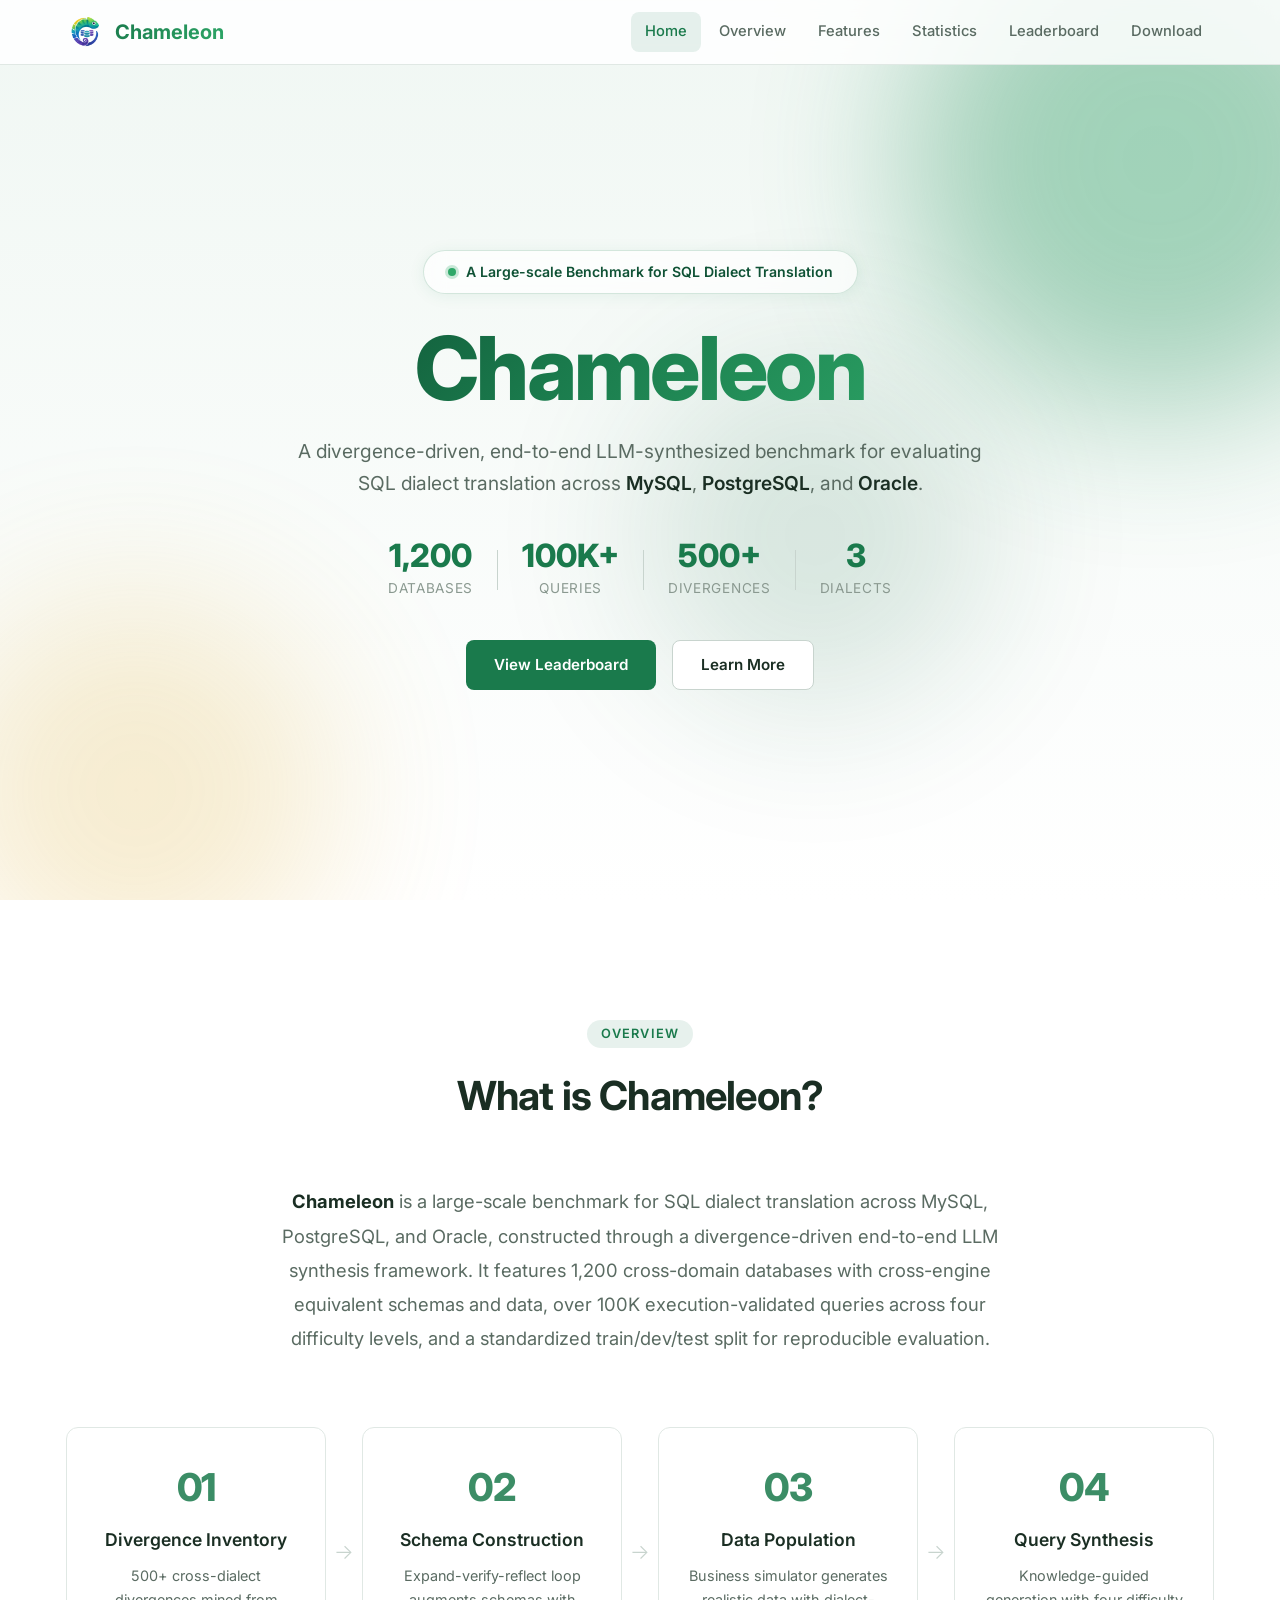
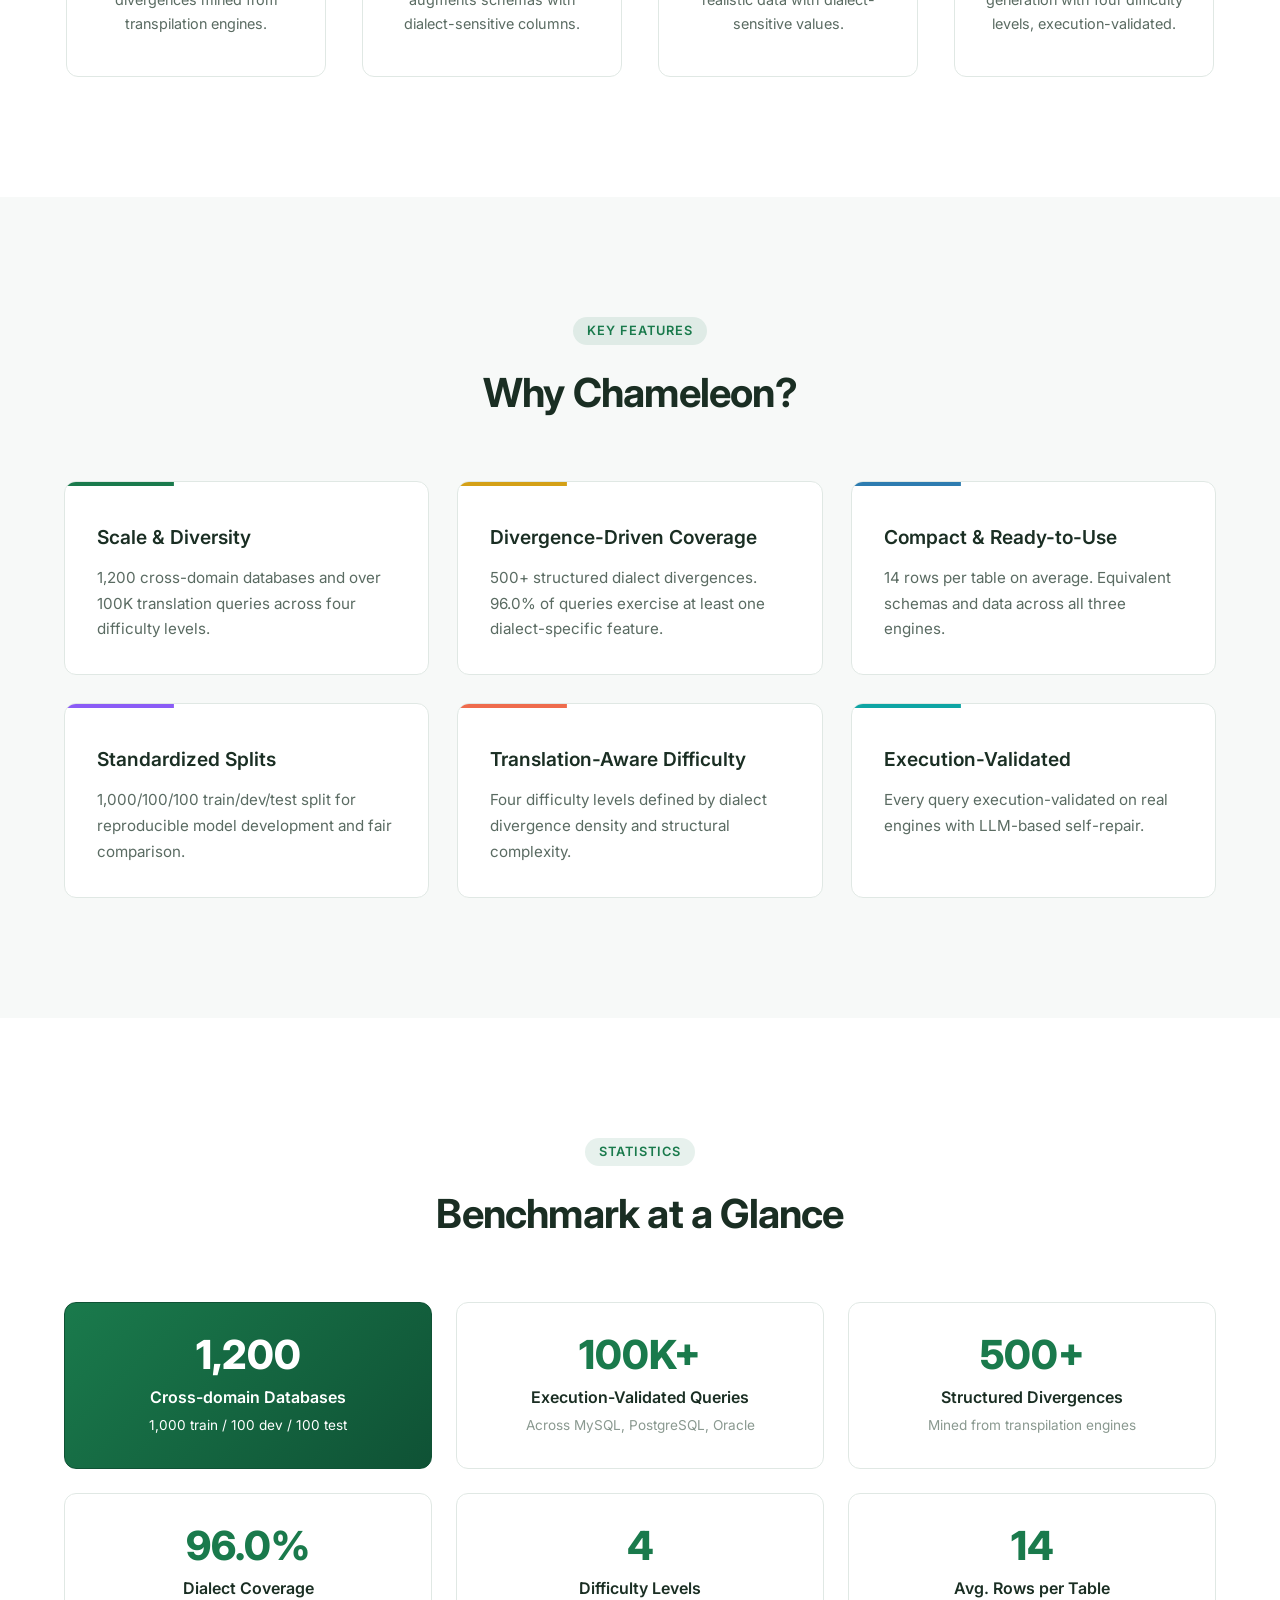
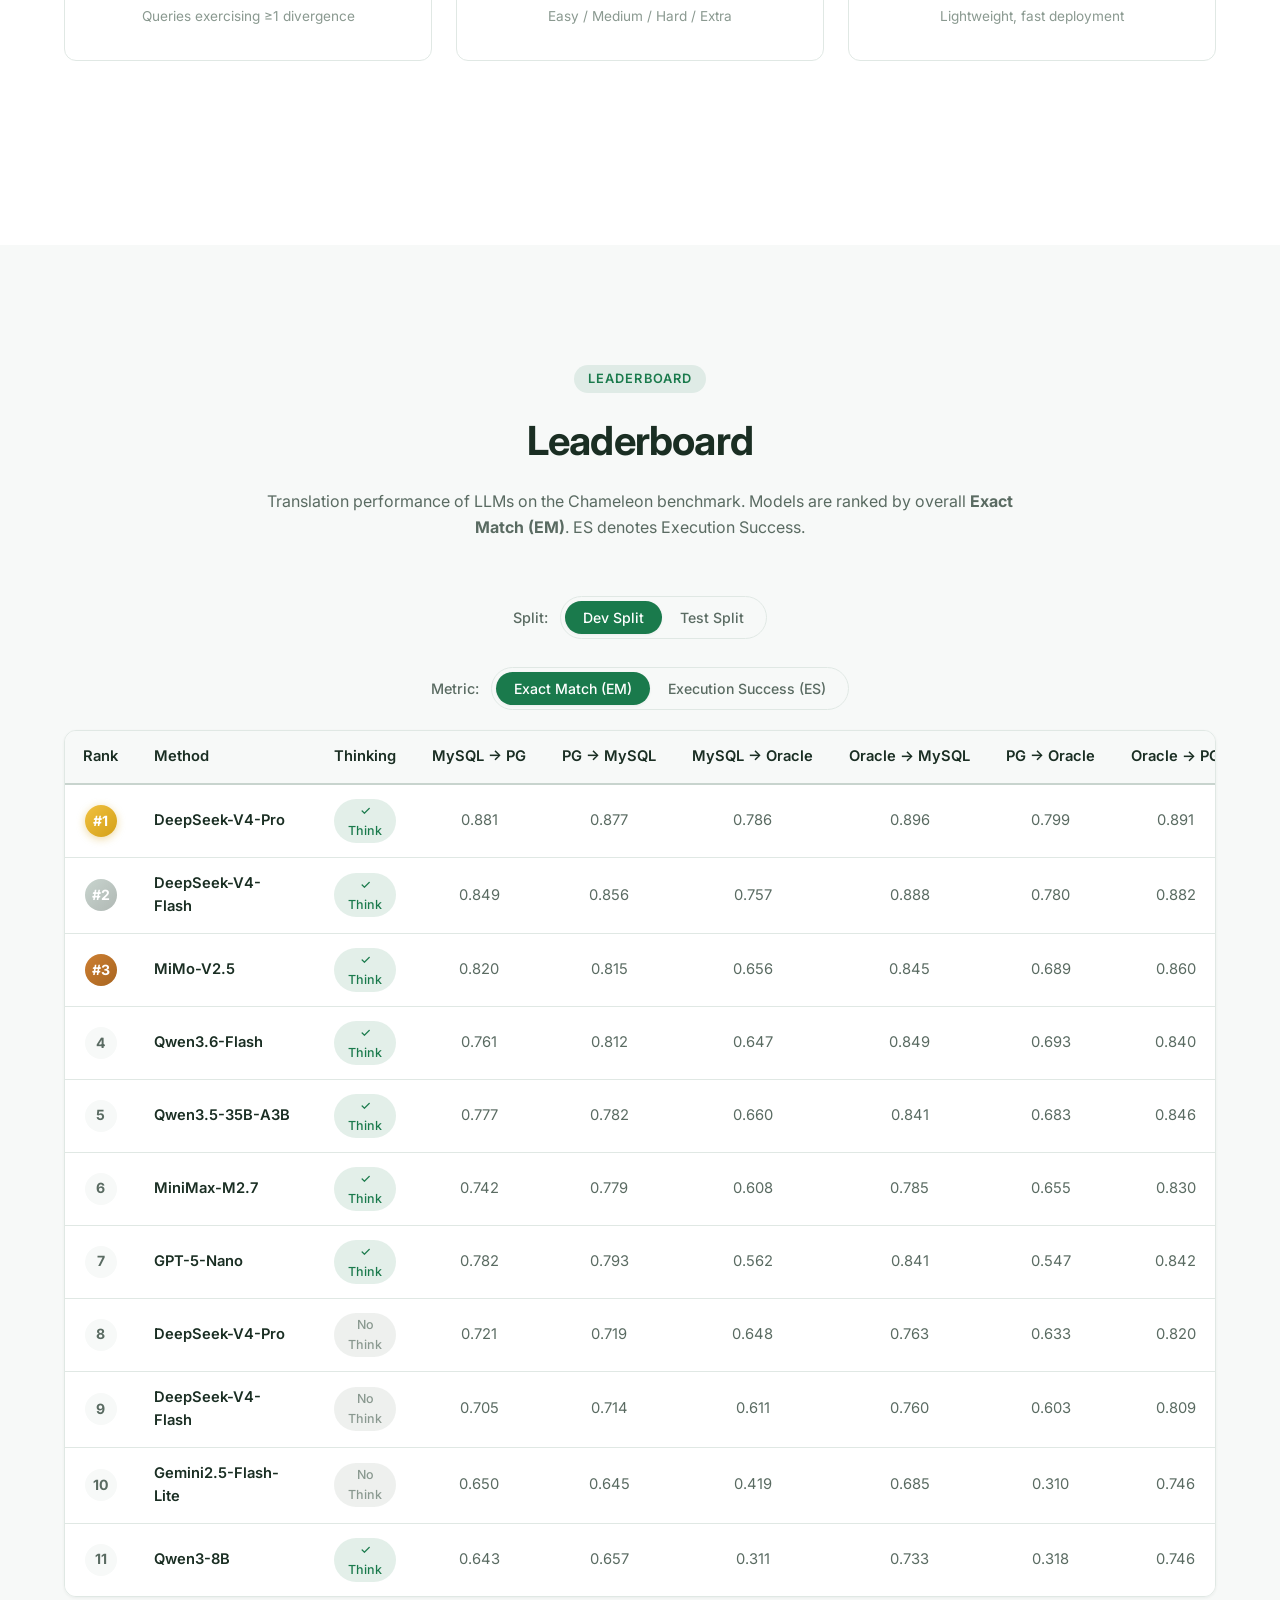
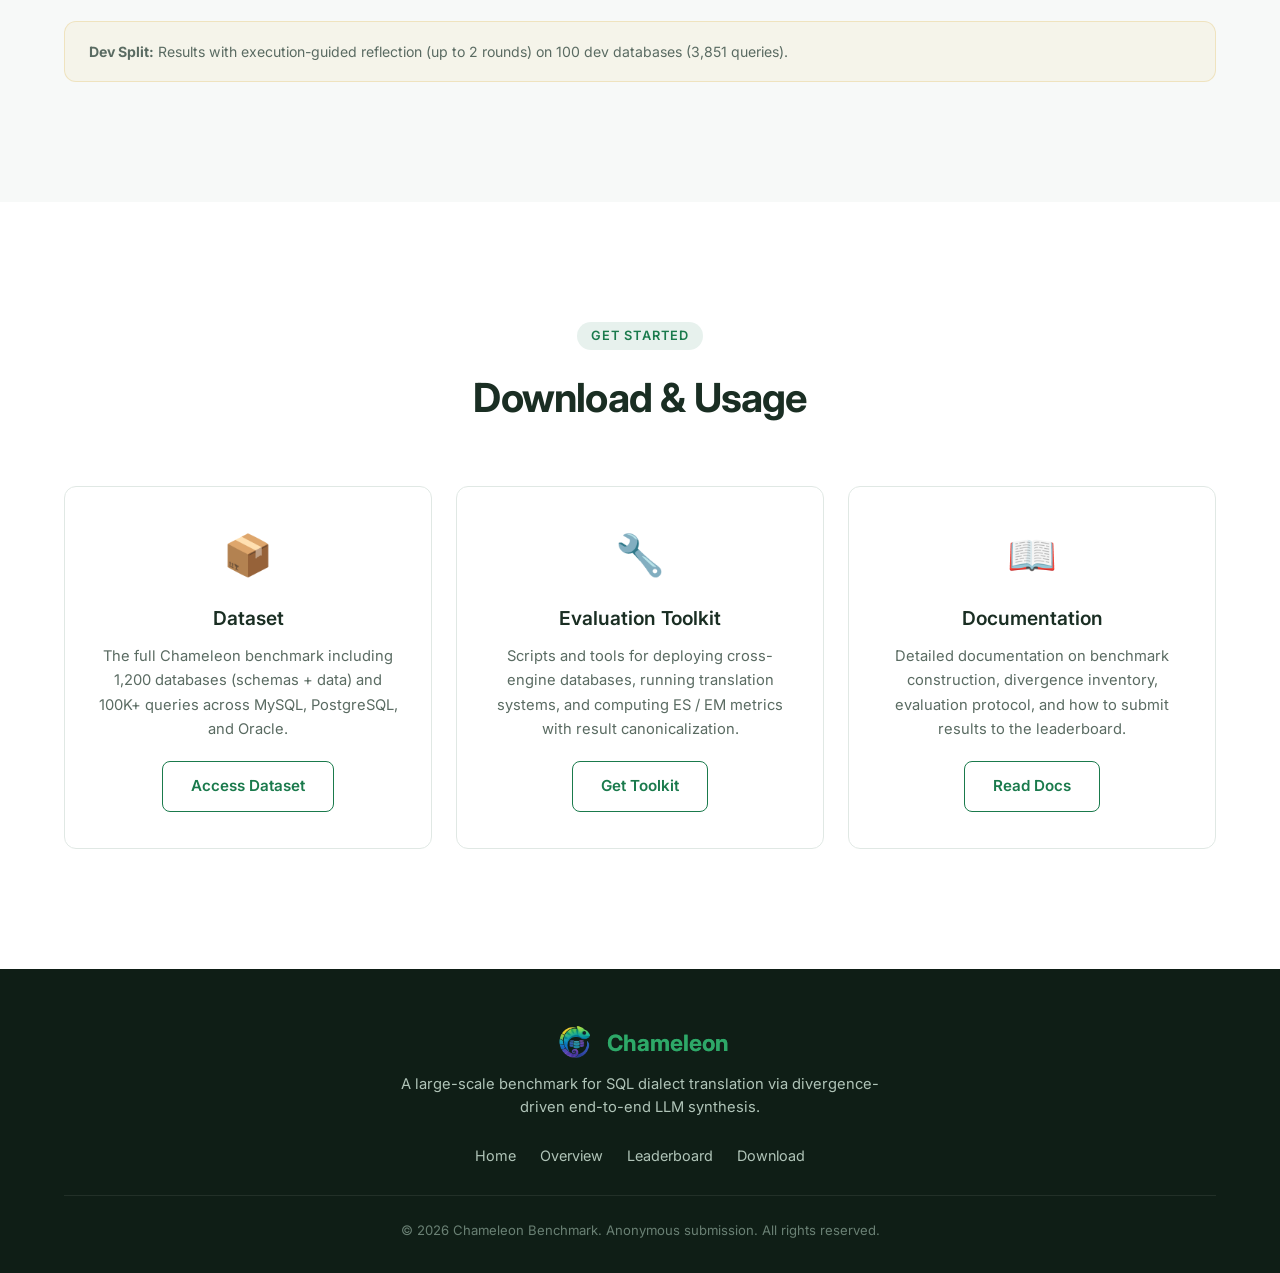
==== index.html @ 234d5c5d "Redesign: cleaner overview and features" ====
<!DOCTYPE html>
<html lang="en">
<head>
    <meta charset="UTF-8">
    <meta name="viewport" content="width=device-width, initial-scale=1.0">
    <title>Chameleon: A Large-scale Benchmark for SQL Dialect Translation</title>
    <meta name="description" content="Chameleon is a large-scale benchmark for SQL dialect translation constructed through a divergence-driven end-to-end LLM synthesis framework.">
    <link rel="stylesheet" href="css/style.css">
    <link rel="preconnect" href="https://fonts.googleapis.com">
    <link rel="preconnect" href="https://fonts.gstatic.com" crossorigin>
    <link href="https://fonts.googleapis.com/css2?family=Inter:wght@300;400;500;600;700;800&family=JetBrains+Mono:wght@400;500&display=swap" rel="stylesheet">
</head>
<body>
    <!-- Navigation -->
    <nav class="navbar" id="navbar">
        <div class="nav-container">
            <a href="#home" class="nav-logo">
                <img src="logo.png" alt="Chameleon" class="logo-img">
                <span class="logo-text">Chameleon</span>
            </a>
            <ul class="nav-menu">
                <li><a href="#home" class="nav-link">Home</a></li>
                <li><a href="#overview" class="nav-link">Overview</a></li>
                <li><a href="#features" class="nav-link">Features</a></li>
                <li><a href="#statistics" class="nav-link">Statistics</a></li>
                <li><a href="#leaderboard" class="nav-link">Leaderboard</a></li>
                <li><a href="#download" class="nav-link">Download</a></li>
            </ul>
            <button class="nav-toggle" id="navToggle" aria-label="Toggle menu">
                <span></span>
                <span></span>
                <span></span>
            </button>
        </div>
    </nav>

    <!-- Hero Section -->
    <section class="hero" id="home">
        <div class="hero-bg">
            <div class="hero-blob blob-1"></div>
            <div class="hero-blob blob-2"></div>
            <div class="hero-blob blob-3"></div>
        </div>
        <div class="hero-content">
            <div class="hero-badge">
                <span class="badge-dot"></span>
                A Large-scale Benchmark for SQL Dialect Translation
            </div>
            <h1 class="hero-title">Chameleon</h1>
            <p class="hero-subtitle">
                A divergence-driven, end-to-end LLM-synthesized benchmark for evaluating
                SQL dialect translation across <strong>MySQL</strong>, <strong>PostgreSQL</strong>, and <strong>Oracle</strong>.
            </p>
            <div class="hero-stats">
                <div class="hero-stat">
                    <span class="stat-number">1,200</span>
                    <span class="stat-label">Databases</span>
                </div>
                <div class="hero-stat-divider"></div>
                <div class="hero-stat">
                    <span class="stat-number">100K+</span>
                    <span class="stat-label">Queries</span>
                </div>
                <div class="hero-stat-divider"></div>
                <div class="hero-stat">
                    <span class="stat-number">500+</span>
                    <span class="stat-label">Divergences</span>
                </div>
                <div class="hero-stat-divider"></div>
                <div class="hero-stat">
                    <span class="stat-number">3</span>
                    <span class="stat-label">Dialects</span>
                </div>
            </div>
            <div class="hero-actions">
                <a href="#leaderboard" class="btn btn-primary">View Leaderboard</a>
                <a href="#overview" class="btn btn-secondary">Learn More</a>
            </div>
        </div>
    </section>

    <!-- Overview Section -->
    <section class="section" id="overview">
        <div class="container">
            <div class="section-header">
                <span class="section-tag">Overview</span>
                <h2 class="section-title">What is Chameleon?</h2>
            </div>
            <div class="overview-intro">
                <p>
                    <strong>Chameleon</strong> is a large-scale benchmark for SQL dialect translation across MySQL, PostgreSQL, and Oracle, constructed through a divergence-driven end-to-end LLM synthesis framework. It features 1,200 cross-domain databases with cross-engine equivalent schemas and data, over 100K execution-validated queries across four difficulty levels, and a standardized train/dev/test split for reproducible evaluation.
                </p>
            </div>
            <div class="framework-pipeline">
                <div class="pipeline-step">
                    <div class="pipeline-number">01</div>
                    <h4>Divergence Inventory</h4>
                    <p>500+ cross-dialect divergences mined from transpilation engines.</p>
                </div>
                <div class="pipeline-connector"><span>→</span></div>
                <div class="pipeline-step">
                    <div class="pipeline-number">02</div>
                    <h4>Schema Construction</h4>
                    <p>Expand-verify-reflect loop augments schemas with dialect-sensitive columns.</p>
                </div>
                <div class="pipeline-connector"><span>→</span></div>
                <div class="pipeline-step">
                    <div class="pipeline-number">03</div>
                    <h4>Data Population</h4>
                    <p>Business simulator generates realistic data with dialect-sensitive values.</p>
                </div>
                <div class="pipeline-connector"><span>→</span></div>
                <div class="pipeline-step">
                    <div class="pipeline-number">04</div>
                    <h4>Query Synthesis</h4>
                    <p>Knowledge-guided generation with four difficulty levels, execution-validated.</p>
                </div>
            </div>
        </div>
    </section>

    <!-- Features Section -->
    <section class="section section-alt" id="features">
        <div class="container">
            <div class="section-header">
                <span class="section-tag">Key Features</span>
                <h2 class="section-title">Why Chameleon?</h2>
            </div>
            <div class="features-grid">
                <div class="feature-card" style="--card-accent: #1a7a4c;">
                    <div class="feature-accent-bar"></div>
                    <h3>Scale &amp; Diversity</h3>
                    <p>1,200 cross-domain databases and over 100K translation queries across four difficulty levels.</p>
                </div>
                <div class="feature-card" style="--card-accent: #d4a017;">
                    <div class="feature-accent-bar"></div>
                    <h3>Divergence-Driven Coverage</h3>
                    <p>500+ structured dialect divergences. 96.0% of queries exercise at least one dialect-specific feature.</p>
                </div>
                <div class="feature-card" style="--card-accent: #2d7cb0;">
                    <div class="feature-accent-bar"></div>
                    <h3>Compact &amp; Ready-to-Use</h3>
                    <p>14 rows per table on average. Equivalent schemas and data across all three engines.</p>
                </div>
                <div class="feature-card" style="--card-accent: #8b5cf6;">
                    <div class="feature-accent-bar"></div>
                    <h3>Standardized Splits</h3>
                    <p>1,000/100/100 train/dev/test split for reproducible model development and fair comparison.</p>
                </div>
                <div class="feature-card" style="--card-accent: #ef6c4d;">
                    <div class="feature-accent-bar"></div>
                    <h3>Translation-Aware Difficulty</h3>
                    <p>Four difficulty levels defined by dialect divergence density and structural complexity.</p>
                </div>
                <div class="feature-card" style="--card-accent: #0ea5a4;">
                    <div class="feature-accent-bar"></div>
                    <h3>Execution-Validated</h3>
                    <p>Every query execution-validated on real engines with LLM-based self-repair.</p>
                </div>
            </div>
        </div>
    </section>

    <!-- Statistics Section -->
    <section class="section" id="statistics">
        <div class="container">
            <div class="section-header">
                <span class="section-tag">Statistics</span>
                <h2 class="section-title">Benchmark at a Glance</h2>
            </div>
            <div class="stats-grid">
                <div class="stat-card highlight">
                    <div class="stat-card-number">1,200</div>
                    <div class="stat-card-label">Cross-domain Databases</div>
                    <div class="stat-card-sub">1,000 train / 100 dev / 100 test</div>
                </div>
                <div class="stat-card">
                    <div class="stat-card-number">100K+</div>
                    <div class="stat-card-label">Execution-Validated Queries</div>
                    <div class="stat-card-sub">Across MySQL, PostgreSQL, Oracle</div>
                </div>
                <div class="stat-card">
                    <div class="stat-card-number">500+</div>
                    <div class="stat-card-label">Structured Divergences</div>
                    <div class="stat-card-sub">Mined from transpilation engines</div>
                </div>
                <div class="stat-card">
                    <div class="stat-card-number">96.0%</div>
                    <div class="stat-card-label">Dialect Coverage</div>
                    <div class="stat-card-sub">Queries exercising ≥1 divergence</div>
                </div>
                <div class="stat-card">
                    <div class="stat-card-number">4</div>
                    <div class="stat-card-label">Difficulty Levels</div>
                    <div class="stat-card-sub">Easy / Medium / Hard / Extra</div>
                </div>
                <div class="stat-card">
                    <div class="stat-card-number">14</div>
                    <div class="stat-card-label">Avg. Rows per Table</div>
                    <div class="stat-card-sub">Lightweight, fast deployment</div>
                </div>
            </div>
        </div>
    </section>

    <!-- Leaderboard Section -->
    <section class="section section-alt" id="leaderboard">
        <div class="container">
            <div class="section-header">
                <span class="section-tag">Leaderboard</span>
                <h2 class="section-title">Leaderboard</h2>
                <p class="section-desc">
                    Translation performance of LLMs on the Chameleon benchmark.
                    Models are ranked by overall <strong>Exact Match (EM)</strong>. ES denotes Execution Success.
                </p>
            </div>

            <!-- Split Toggle -->
            <div class="leaderboard-controls">
                <div class="control-group">
                    <label>Split:</label>
                    <div class="toggle-group">
                        <button class="split-btn toggle-btn active" data-split="dev">Dev Split</button>
                        <button class="split-btn toggle-btn" data-split="test">Test Split</button>
                    </div>
                </div>
            </div>

            <!-- Dev Split View -->
            <div id="devView">
                <div class="leaderboard-controls sub-controls">
                    <div class="control-group">
                        <label>Metric:</label>
                        <div class="toggle-group">
                            <button class="metric-btn toggle-btn active" data-metric="em">Exact Match (EM)</button>
                            <button class="metric-btn toggle-btn" data-metric="es">Execution Success (ES)</button>
                        </div>
                    </div>
                </div>
                <div class="table-container leaderboard-container">
                    <table class="leaderboard-table">
                        <thead>
                            <tr>
                                <th class="rank-col">Rank</th>
                                <th class="method-col">Method</th>
                                <th>Thinking</th>
                                <th>MySQL → PG</th>
                                <th>PG → MySQL</th>
                                <th>MySQL → Oracle</th>
                                <th>Oracle → MySQL</th>
                                <th>PG → Oracle</th>
                                <th>Oracle → PG</th>
                                <th class="overall-col">Overall</th>
                            </tr>
                        </thead>
                        <tbody id="devLeaderboardBody"></tbody>
                    </table>
                </div>
                <div class="leaderboard-note">
                    <p>
                        <strong>Dev Split:</strong> Results with execution-guided reflection (up to 2 rounds) on 100 dev databases (3,851 queries).
                    </p>
                </div>
            </div>

            <!-- Test Split View -->
            <div id="testView" style="display: none;">
                <div class="table-container leaderboard-container">
                    <table class="leaderboard-table test-table">
                        <thead>
                            <tr>
                                <th class="rank-col" rowspan="2">Rank</th>
                                <th class="method-col" rowspan="2">Method</th>
                                <th rowspan="2">Thinking</th>
                                <th colspan="2" class="group-header">No Reflection</th>
                                <th colspan="2" class="group-header group-highlight">With Reflection</th>
                            </tr>
                            <tr>
                                <th>ES</th>
                                <th>EM</th>
                                <th>ES</th>
                                <th class="overall-col">EM</th>
                            </tr>
                        </thead>
                        <tbody id="testLeaderboardBody"></tbody>
                    </table>
                </div>
                <div class="leaderboard-note">
                    <p>
                        <strong>Test Split:</strong> Results on 100 test databases (4,000+ queries). Test split statistics are withheld to prevent contamination.
                        To submit your model results, please refer to the submission instructions in the GitHub repository.
                    </p>
                </div>
            </div>
        </div>
    </section>

    <!-- Download Section -->
    <section class="section" id="download">
        <div class="container">
            <div class="section-header">
                <span class="section-tag">Get Started</span>
                <h2 class="section-title">Download &amp; Usage</h2>
            </div>
            <div class="download-grid">
                <div class="download-card">
                    <div class="download-icon">📦</div>
                    <h3>Dataset</h3>
                    <p>The full Chameleon benchmark including 1,200 databases (schemas + data) and 100K+ queries across MySQL, PostgreSQL, and Oracle.</p>
                    <a href="#" class="btn btn-outline" onclick="alert('Repository link will be available upon paper acceptance.'); return false;">Access Dataset</a>
                </div>
                <div class="download-card">
                    <div class="download-icon">🔧</div>
                    <h3>Evaluation Toolkit</h3>
                    <p>Scripts and tools for deploying cross-engine databases, running translation systems, and computing ES / EM metrics with result canonicalization.</p>
                    <a href="#" class="btn btn-outline" onclick="alert('Repository link will be available upon paper acceptance.'); return false;">Get Toolkit</a>
                </div>
                <div class="download-card">
                    <div class="download-icon">📖</div>
                    <h3>Documentation</h3>
                    <p>Detailed documentation on benchmark construction, divergence inventory, evaluation protocol, and how to submit results to the leaderboard.</p>
                    <a href="#" class="btn btn-outline" onclick="alert('Documentation will be available upon paper acceptance.'); return false;">Read Docs</a>
                </div>
            </div>
        </div>
    </section>

    <!-- Footer -->
    <footer class="footer">
        <div class="container">
            <div class="footer-content">
                <div class="footer-brand">
                    <img src="logo.png" alt="Chameleon" class="logo-img footer-logo-img">
                    <span class="logo-text">Chameleon</span>
                </div>
                <p class="footer-desc">
                    A large-scale benchmark for SQL dialect translation via divergence-driven end-to-end LLM synthesis.
                </p>
                <div class="footer-links">
                    <a href="#home">Home</a>
                    <a href="#overview">Overview</a>
                    <a href="#leaderboard">Leaderboard</a>
                    <a href="#download">Download</a>
                </div>
                <p class="footer-copy">
                    © 2026 Chameleon Benchmark. Anonymous submission. All rights reserved.
                </p>
            </div>
        </div>
    </footer>

    <script src="js/main.js"></script>
</body>
</html>
---- css/style.css ----
/* ===== Reset & Base ===== */
*,
*::before,
*::after {
    margin: 0;
    padding: 0;
    box-sizing: border-box;
}

:root {
    /* Chameleon-inspired palette */
    --color-primary: #1a7a4c;
    --color-primary-dark: #0f5235;
    --color-primary-light: #2ea868;
    --color-accent: #d4a017;
    --color-accent-light: #f0c040;

    --color-bg: #ffffff;
    --color-bg-alt: #f7f9f8;
    --color-bg-dark: #0f1e16;

    --color-text: #1a2e23;
    --color-text-light: #5a6b62;
    --color-text-muted: #8a9990;

    --color-border: #e0e8e4;
    --color-border-dark: #c8d4ce;

    --color-gold: #e8b339;
    --color-silver: #b0b8b4;
    --color-bronze: #cd7f32;

    --shadow-sm: 0 1px 3px rgba(15, 46, 35, 0.06);
    --shadow-md: 0 4px 16px rgba(15, 46, 35, 0.08);
    --shadow-lg: 0 12px 40px rgba(15, 46, 35, 0.12);

    --radius-sm: 8px;
    --radius-md: 12px;
    --radius-lg: 20px;

    --font-sans: 'Inter', -apple-system, BlinkMacSystemFont, 'Segoe UI', sans-serif;
    --font-mono: 'JetBrains Mono', 'SF Mono', Consolas, monospace;
}

html {
    scroll-behavior: smooth;
    scroll-padding-top: 80px;
}

body {
    font-family: var(--font-sans);
    color: var(--color-text);
    background: var(--color-bg);
    line-height: 1.6;
    -webkit-font-smoothing: antialiased;
    -moz-osx-font-smoothing: grayscale;
}

a {
    color: var(--color-primary);
    text-decoration: none;
    transition: color 0.2s ease;
}

a:hover {
    color: var(--color-primary-dark);
}

.container {
    max-width: 1200px;
    margin: 0 auto;
    padding: 0 24px;
}

/* ===== Navbar ===== */
.navbar {
    position: fixed;
    top: 0;
    left: 0;
    right: 0;
    z-index: 1000;
    background: rgba(255, 255, 255, 0.85);
    backdrop-filter: blur(12px);
    -webkit-backdrop-filter: blur(12px);
    border-bottom: 1px solid var(--color-border);
    transition: all 0.3s ease;
}

.navbar.scrolled {
    box-shadow: var(--shadow-sm);
}

.nav-container {
    max-width: 1200px;
    margin: 0 auto;
    padding: 0 24px;
    height: 64px;
    display: flex;
    align-items: center;
    justify-content: space-between;
}

.nav-logo {
    display: flex;
    align-items: center;
    gap: 8px;
    font-weight: 700;
    font-size: 1.25rem;
    color: var(--color-text);
}

.logo-icon {
    font-size: 1.5rem;
}

.logo-img {
    height: 32px;
    width: auto;
    object-fit: contain;
}

.footer-logo-img {
    height: 36px;
}

.logo-text {
    background: linear-gradient(135deg, var(--color-primary), var(--color-primary-light));
    -webkit-background-clip: text;
    -webkit-text-fill-color: transparent;
    background-clip: text;
}

.nav-menu {
    display: flex;
    list-style: none;
    gap: 4px;
}

.nav-link {
    display: block;
    padding: 8px 14px;
    color: var(--color-text-light);
    font-size: 0.92rem;
    font-weight: 500;
    border-radius: var(--radius-sm);
    transition: all 0.2s ease;
}

.nav-link:hover {
    color: var(--color-primary);
    background: rgba(26, 122, 76, 0.06);
}

.nav-link.active {
    color: var(--color-primary);
    background: rgba(26, 122, 76, 0.1);
}

.nav-toggle {
    display: none;
    flex-direction: column;
    gap: 5px;
    background: none;
    border: none;
    cursor: pointer;
    padding: 4px;
}

.nav-toggle span {
    width: 24px;
    height: 2px;
    background: var(--color-text);
    border-radius: 2px;
    transition: all 0.3s ease;
}

/* ===== Hero ===== */
.hero {
    position: relative;
    min-height: 100vh;
    display: flex;
    align-items: center;
    justify-content: center;
    overflow: hidden;
    background: linear-gradient(180deg, #f0f7f3 0%, #ffffff 100%);
    padding: 100px 24px 60px;
}

.hero-bg {
    position: absolute;
    inset: 0;
    overflow: hidden;
    z-index: 0;
}

.hero-blob {
    position: absolute;
    border-radius: 50%;
    filter: blur(80px);
    opacity: 0.4;
    animation: float 20s ease-in-out infinite;
}

.blob-1 {
    width: 500px;
    height: 500px;
    background: radial-gradient(circle, #2ea868, #1a7a4c);
    top: -10%;
    right: -10%;
    animation-delay: 0s;
}

.blob-2 {
    width: 400px;
    height: 400px;
    background: radial-gradient(circle, #d4a017, #e8b339);
    bottom: -10%;
    left: -5%;
    opacity: 0.2;
    animation-delay: -7s;
}

.blob-3 {
    width: 350px;
    height: 350px;
    background: radial-gradient(circle, #1a7a4c, #0f5235);
    top: 40%;
    left: 50%;
    opacity: 0.15;
    animation-delay: -14s;
}

@keyframes float {
    0%, 100% { transform: translate(0, 0) scale(1); }
    33% { transform: translate(30px, -30px) scale(1.05); }
    66% { transform: translate(-20px, 20px) scale(0.95); }
}

.hero-content {
    position: relative;
    z-index: 1;
    text-align: center;
    max-width: 900px;
}

.hero-badge {
    display: inline-flex;
    align-items: center;
    gap: 10px;
    padding: 10px 24px;
    background: rgba(255, 255, 255, 0.7);
    backdrop-filter: blur(10px);
    -webkit-backdrop-filter: blur(10px);
    border: 1px solid rgba(26, 122, 76, 0.18);
    border-radius: 50px;
    color: var(--color-primary-dark);
    font-size: 0.88rem;
    font-weight: 600;
    margin-bottom: 28px;
    box-shadow: 0 2px 16px rgba(26, 122, 76, 0.08);
}

.badge-dot {
    width: 8px;
    height: 8px;
    border-radius: 50%;
    background: var(--color-primary-light);
    box-shadow: 0 0 0 3px rgba(46, 168, 104, 0.25);
    animation: pulse 2s ease-in-out infinite;
    flex-shrink: 0;
}

@keyframes pulse {
    0%, 100% { box-shadow: 0 0 0 3px rgba(46, 168, 104, 0.25); }
    50% { box-shadow: 0 0 0 7px rgba(46, 168, 104, 0.08); }
}

.hero-title {
    font-size: clamp(3rem, 8vw, 5.5rem);
    font-weight: 800;
    letter-spacing: -0.03em;
    background: linear-gradient(135deg, #0f5235 0%, #1a7a4c 40%, #2ea868 100%);
    -webkit-background-clip: text;
    -webkit-text-fill-color: transparent;
    background-clip: text;
    margin-bottom: 20px;
    line-height: 1.05;
}

.hero-subtitle {
    font-size: clamp(1rem, 2vw, 1.2rem);
    color: var(--color-text-light);
    max-width: 720px;
    margin: 0 auto 40px;
    line-height: 1.7;
}

.hero-subtitle strong {
    color: var(--color-text);
    font-weight: 600;
}

.hero-stats {
    display: flex;
    align-items: center;
    justify-content: center;
    gap: 24px;
    margin-bottom: 40px;
    flex-wrap: wrap;
}

.hero-stat {
    display: flex;
    flex-direction: column;
    align-items: center;
}

.stat-number {
    font-size: 2rem;
    font-weight: 800;
    color: var(--color-primary);
    line-height: 1;
}

.stat-label {
    font-size: 0.85rem;
    color: var(--color-text-muted);
    margin-top: 6px;
    text-transform: uppercase;
    letter-spacing: 0.05em;
}

.hero-stat-divider {
    width: 1px;
    height: 40px;
    background: var(--color-border-dark);
}

.hero-actions {
    display: flex;
    gap: 16px;
    justify-content: center;
    flex-wrap: wrap;
}

/* ===== Buttons ===== */
.btn {
    display: inline-flex;
    align-items: center;
    justify-content: center;
    padding: 12px 28px;
    border-radius: var(--radius-sm);
    font-size: 0.95rem;
    font-weight: 600;
    cursor: pointer;
    transition: all 0.2s ease;
    border: none;
    font-family: var(--font-sans);
}

.btn-primary {
    background: var(--color-primary);
    color: #fff;
}

.btn-primary:hover {
    background: var(--color-primary-dark);
    color: #fff;
    transform: translateY(-2px);
    box-shadow: var(--shadow-md);
}

.btn-secondary {
    background: #fff;
    color: var(--color-text);
    border: 1px solid var(--color-border-dark);
}

.btn-secondary:hover {
    border-color: var(--color-primary);
    color: var(--color-primary);
    transform: translateY(-2px);
    box-shadow: var(--shadow-sm);
}

.btn-outline {
    background: transparent;
    color: var(--color-primary);
    border: 1.5px solid var(--color-primary);
}

.btn-outline:hover {
    background: var(--color-primary);
    color: #fff;
}

/* ===== Sections ===== */
.section {
    padding: 120px 0;
}

.section-alt {
    background: var(--color-bg-alt);
}

.section-header {
    text-align: center;
    margin-bottom: 56px;
}

.section-tag {
    display: inline-block;
    padding: 4px 14px;
    background: rgba(26, 122, 76, 0.1);
    color: var(--color-primary);
    font-size: 0.8rem;
    font-weight: 600;
    text-transform: uppercase;
    letter-spacing: 0.08em;
    border-radius: 50px;
    margin-bottom: 16px;
}

.section-title {
    font-size: clamp(1.8rem, 4vw, 2.5rem);
    font-weight: 700;
    color: var(--color-text);
    letter-spacing: -0.02em;
}

.section-desc {
    max-width: 760px;
    margin: 16px auto 0;
    color: var(--color-text-light);
    font-size: 1rem;
}

.sub-section-title {
    font-size: 1.4rem;
    font-weight: 600;
    margin-bottom: 24px;
    color: var(--color-text);
}

/* ===== Overview ===== */
.overview-intro {
    max-width: 760px;
    margin: 0 auto 72px;
    text-align: center;
}

.overview-intro p {
    color: var(--color-text-light);
    font-size: 1.15rem;
    line-height: 1.85;
}

.overview-intro strong {
    color: var(--color-text);
}

.framework-pipeline {
    display: flex;
    align-items: stretch;
    justify-content: center;
    gap: 0;
}

.pipeline-step {
    flex: 1;
    min-width: 0;
    max-width: 260px;
    background: #fff;
    border: 1px solid var(--color-border);
    border-radius: var(--radius-md);
    padding: 40px 28px;
    text-align: center;
    transition: all 0.3s ease;
    position: relative;
}

.pipeline-step:hover {
    transform: translateY(-6px);
    box-shadow: var(--shadow-lg);
    border-color: var(--color-primary-light);
}

.pipeline-number {
    font-size: 2.4rem;
    font-weight: 800;
    color: var(--color-primary);
    letter-spacing: -0.03em;
    margin-bottom: 20px;
    line-height: 1;
    opacity: 0.85;
}

.pipeline-step h4 {
    font-size: 1.1rem;
    font-weight: 600;
    margin-bottom: 10px;
    color: var(--color-text);
}

.pipeline-step p {
    font-size: 0.9rem;
    color: var(--color-text-light);
    line-height: 1.65;
}

.pipeline-connector {
    display: flex;
    align-items: center;
    justify-content: center;
    padding: 0 8px;
    color: var(--color-border-dark);
    font-size: 1.3rem;
    font-weight: 300;
    flex-shrink: 0;
}

/* ===== Features ===== */
.features-grid {
    display: grid;
    grid-template-columns: repeat(3, 1fr);
    gap: 28px;
}

.feature-card {
    position: relative;
    background: #fff;
    border: 1px solid var(--color-border);
    border-radius: var(--radius-md);
    padding: 40px 32px 32px;
    transition: all 0.3s ease;
    overflow: hidden;
}

.feature-accent-bar {
    position: absolute;
    top: 0;
    left: 0;
    right: 0;
    height: 4px;
    background: var(--card-accent, var(--color-primary));
    transform: scaleX(0.3);
    transform-origin: left;
    transition: transform 0.35s ease;
}

.feature-card:hover {
    transform: translateY(-6px);
    box-shadow: var(--shadow-lg);
    border-color: transparent;
}

.feature-card:hover .feature-accent-bar {
    transform: scaleX(1);
}

.feature-card h3 {
    font-size: 1.2rem;
    font-weight: 600;
    margin-bottom: 12px;
    color: var(--color-text);
}

.feature-card p {
    font-size: 0.95rem;
    color: var(--color-text-light);
    line-height: 1.7;
}

/* ===== Statistics ===== */
.stats-grid {
    display: grid;
    grid-template-columns: repeat(3, 1fr);
    gap: 24px;
    margin-bottom: 64px;
}

.stat-card {
    background: #fff;
    border: 1px solid var(--color-border);
    border-radius: var(--radius-md);
    padding: 32px 28px;
    text-align: center;
    transition: all 0.3s ease;
}

.stat-card:hover {
    transform: translateY(-2px);
    box-shadow: var(--shadow-md);
}

.stat-card.highlight {
    background: linear-gradient(135deg, var(--color-primary), var(--color-primary-dark));
    border-color: var(--color-primary-dark);
}

.stat-card.highlight .stat-card-number,
.stat-card.highlight .stat-card-label,
.stat-card.highlight .stat-card-sub {
    color: #fff;
}

.stat-card-number {
    font-size: 2.5rem;
    font-weight: 800;
    color: var(--color-primary);
    line-height: 1;
    margin-bottom: 10px;
}

.stat-card-label {
    font-size: 1rem;
    font-weight: 600;
    color: var(--color-text);
    margin-bottom: 4px;
}

.stat-card-sub {
    font-size: 0.85rem;
    color: var(--color-text-muted);
}

/* ===== Tables ===== */
.table-container {
    overflow-x: auto;
    border-radius: var(--radius-md);
    border: 1px solid var(--color-border);
    background: #fff;
    box-shadow: var(--shadow-sm);
}

.comparison-table,
.leaderboard-table {
    width: 100%;
    border-collapse: collapse;
    font-size: 0.92rem;
}

.comparison-table th,
.comparison-table td,
.leaderboard-table th,
.leaderboard-table td {
    padding: 14px 18px;
    text-align: center;
}

.comparison-table th,
.leaderboard-table th {
    background: var(--color-bg-alt);
    font-weight: 600;
    color: var(--color-text);
    border-bottom: 2px solid var(--color-border-dark);
    white-space: nowrap;
}

.comparison-table td,
.leaderboard-table td {
    border-bottom: 1px solid var(--color-border);
    color: var(--color-text-light);
}

.comparison-table tbody tr:last-child td,
.leaderboard-table tbody tr:last-child td {
    border-bottom: none;
}

.comparison-table tbody tr:hover,
.leaderboard-table tbody tr:hover {
    background: rgba(26, 122, 76, 0.03);
}

.highlight-col {
    background: rgba(26, 122, 76, 0.05);
}

.highlight-col strong {
    color: var(--color-primary);
}

/* ===== Leaderboard ===== */
.leaderboard-controls {
    display: flex;
    justify-content: center;
    margin-bottom: 28px;
}

.leaderboard-controls.sub-controls {
    margin-bottom: 20px;
}

.control-group {
    display: flex;
    align-items: center;
    gap: 12px;
}

.control-group label {
    font-size: 0.9rem;
    color: var(--color-text-light);
    font-weight: 500;
}

.toggle-group {
    display: inline-flex;
    background: var(--color-bg-alt);
    border: 1px solid var(--color-border);
    border-radius: 50px;
    padding: 4px;
}

.toggle-btn {
    padding: 8px 18px;
    border: none;
    background: transparent;
    color: var(--color-text-light);
    font-size: 0.88rem;
    font-weight: 500;
    border-radius: 50px;
    cursor: pointer;
    transition: all 0.2s ease;
    font-family: var(--font-sans);
}

.toggle-btn.active {
    background: var(--color-primary);
    color: #fff;
    box-shadow: var(--shadow-sm);
}

.toggle-btn:hover:not(.active) {
    color: var(--color-primary);
}

.leaderboard-container {
    overflow-x: auto;
}

.leaderboard-table {
    min-width: 900px;
}

.leaderboard-table.test-table {
    min-width: 600px;
}

.group-header {
    text-align: center;
    font-size: 0.82rem;
    text-transform: uppercase;
    letter-spacing: 0.03em;
}

.group-highlight {
    background: rgba(26, 122, 76, 0.1);
    color: var(--color-primary);
}

.rank-col {
    width: 60px;
}

.method-col {
    text-align: left !important;
    min-width: 180px;
}

.overall-col {
    background: rgba(26, 122, 76, 0.08);
    font-weight: 600;
}

.leaderboard-table td.overall-cell {
    font-weight: 700;
    color: var(--color-primary);
    background: rgba(26, 122, 76, 0.05);
}

.leaderboard-table .rank-badge {
    display: inline-flex;
    align-items: center;
    justify-content: center;
    width: 32px;
    height: 32px;
    border-radius: 50%;
    font-weight: 700;
    font-size: 0.88rem;
}

.rank-1 {
    background: linear-gradient(135deg, #f0c040, #d4a017);
    color: #fff;
    box-shadow: 0 2px 8px rgba(212, 160, 23, 0.4);
}

.rank-2 {
    background: linear-gradient(135deg, #c8d4ce, #b0b8b4);
    color: #fff;
}

.rank-3 {
    background: linear-gradient(135deg, #cd7f32, #a86520);
    color: #fff;
}

.rank-other {
    background: var(--color-bg-alt);
    color: var(--color-text-light);
}

.method-name {
    font-weight: 600;
    color: var(--color-text);
}

.thinking-badge {
    display: inline-block;
    padding: 2px 10px;
    border-radius: 50px;
    font-size: 0.78rem;
    font-weight: 500;
}

.thinking-yes {
    background: rgba(26, 122, 76, 0.12);
    color: var(--color-primary);
}

.thinking-no {
    background: rgba(138, 153, 144, 0.15);
    color: var(--color-text-muted);
}

.leaderboard-note {
    margin-top: 24px;
    padding: 18px 24px;
    background: rgba(212, 160, 23, 0.06);
    border: 1px solid rgba(212, 160, 23, 0.2);
    border-radius: var(--radius-md);
}

.leaderboard-note p {
    font-size: 0.88rem;
    color: var(--color-text-light);
    line-height: 1.65;
}

/* ===== Download ===== */
.download-grid {
    display: grid;
    grid-template-columns: repeat(3, 1fr);
    gap: 24px;
}

.download-card {
    background: #fff;
    border: 1px solid var(--color-border);
    border-radius: var(--radius-md);
    padding: 36px 28px;
    text-align: center;
    transition: all 0.3s ease;
}

.download-card:hover {
    transform: translateY(-4px);
    box-shadow: var(--shadow-lg);
    border-color: var(--color-primary-light);
}

.download-icon {
    font-size: 2.5rem;
    margin-bottom: 16px;
}

.download-card h3 {
    font-size: 1.2rem;
    font-weight: 600;
    margin-bottom: 10px;
    color: var(--color-text);
}

.download-card p {
    font-size: 0.92rem;
    color: var(--color-text-light);
    margin-bottom: 20px;
    line-height: 1.65;
}

/* ===== Footer ===== */
.footer {
    background: var(--color-bg-dark);
    color: #b0c4b8;
    padding: 56px 0 32px;
}

.footer-content {
    text-align: center;
}

.footer-brand {
    display: flex;
    align-items: center;
    justify-content: center;
    gap: 8px;
    font-size: 1.4rem;
    font-weight: 700;
    margin-bottom: 12px;
}

.footer-brand .logo-text {
    color: var(--color-primary-light);
    -webkit-text-fill-color: var(--color-primary-light);
}

.footer-desc {
    max-width: 480px;
    margin: 0 auto 24px;
    font-size: 0.92rem;
    line-height: 1.6;
}

.footer-links {
    display: flex;
    justify-content: center;
    gap: 24px;
    flex-wrap: wrap;
    margin-bottom: 28px;
}

.footer-links a {
    color: #b0c4b8;
    font-size: 0.9rem;
    transition: color 0.2s ease;
}

.footer-links a:hover {
    color: var(--color-primary-light);
}

.footer-copy {
    font-size: 0.82rem;
    color: #6a8074;
    padding-top: 24px;
    border-top: 1px solid rgba(255, 255, 255, 0.08);
}

/* ===== Responsive ===== */
@media (max-width: 900px) {
    .framework-pipeline {
        flex-direction: column;
        align-items: center;
        gap: 0;
    }

    .pipeline-step {
        max-width: 400px;
        width: 100%;
    }

    .pipeline-connector {
        transform: rotate(90deg);
        padding: 8px 0;
    }

    .features-grid,
    .stats-grid,
    .download-grid {
        grid-template-columns: repeat(2, 1fr);
    }
}

@media (max-width: 768px) {
    .nav-menu {
        display: none;
        position: absolute;
        top: 64px;
        left: 0;
        right: 0;
        flex-direction: column;
        background: #fff;
        padding: 16px;
        box-shadow: var(--shadow-md);
        border-top: 1px solid var(--color-border);
        gap: 0;
    }

    .nav-menu.active {
        display: flex;
    }

    .nav-link {
        padding: 12px 16px;
    }

    .nav-toggle {
        display: flex;
    }

    .nav-toggle.active span:nth-child(1) {
        transform: rotate(45deg) translate(5px, 5px);
    }

    .nav-toggle.active span:nth-child(2) {
        opacity: 0;
    }

    .nav-toggle.active span:nth-child(3) {
        transform: rotate(-45deg) translate(5px, -5px);
    }

    .section {
        padding: 64px 0;
    }

    .hero {
        padding: 100px 20px 48px;
    }

    .hero-stats {
        gap: 16px;
    }

    .hero-stat-divider {
        display: none;
    }

    .stat-number {
        font-size: 1.6rem;
    }

    .features-grid,
    .stats-grid,
    .download-grid {
        grid-template-columns: 1fr;
    }
}

@media (max-width: 480px) {
    .hero-actions {
        flex-direction: column;
        width: 100%;
    }

    .btn {
        width: 100%;
    }
}
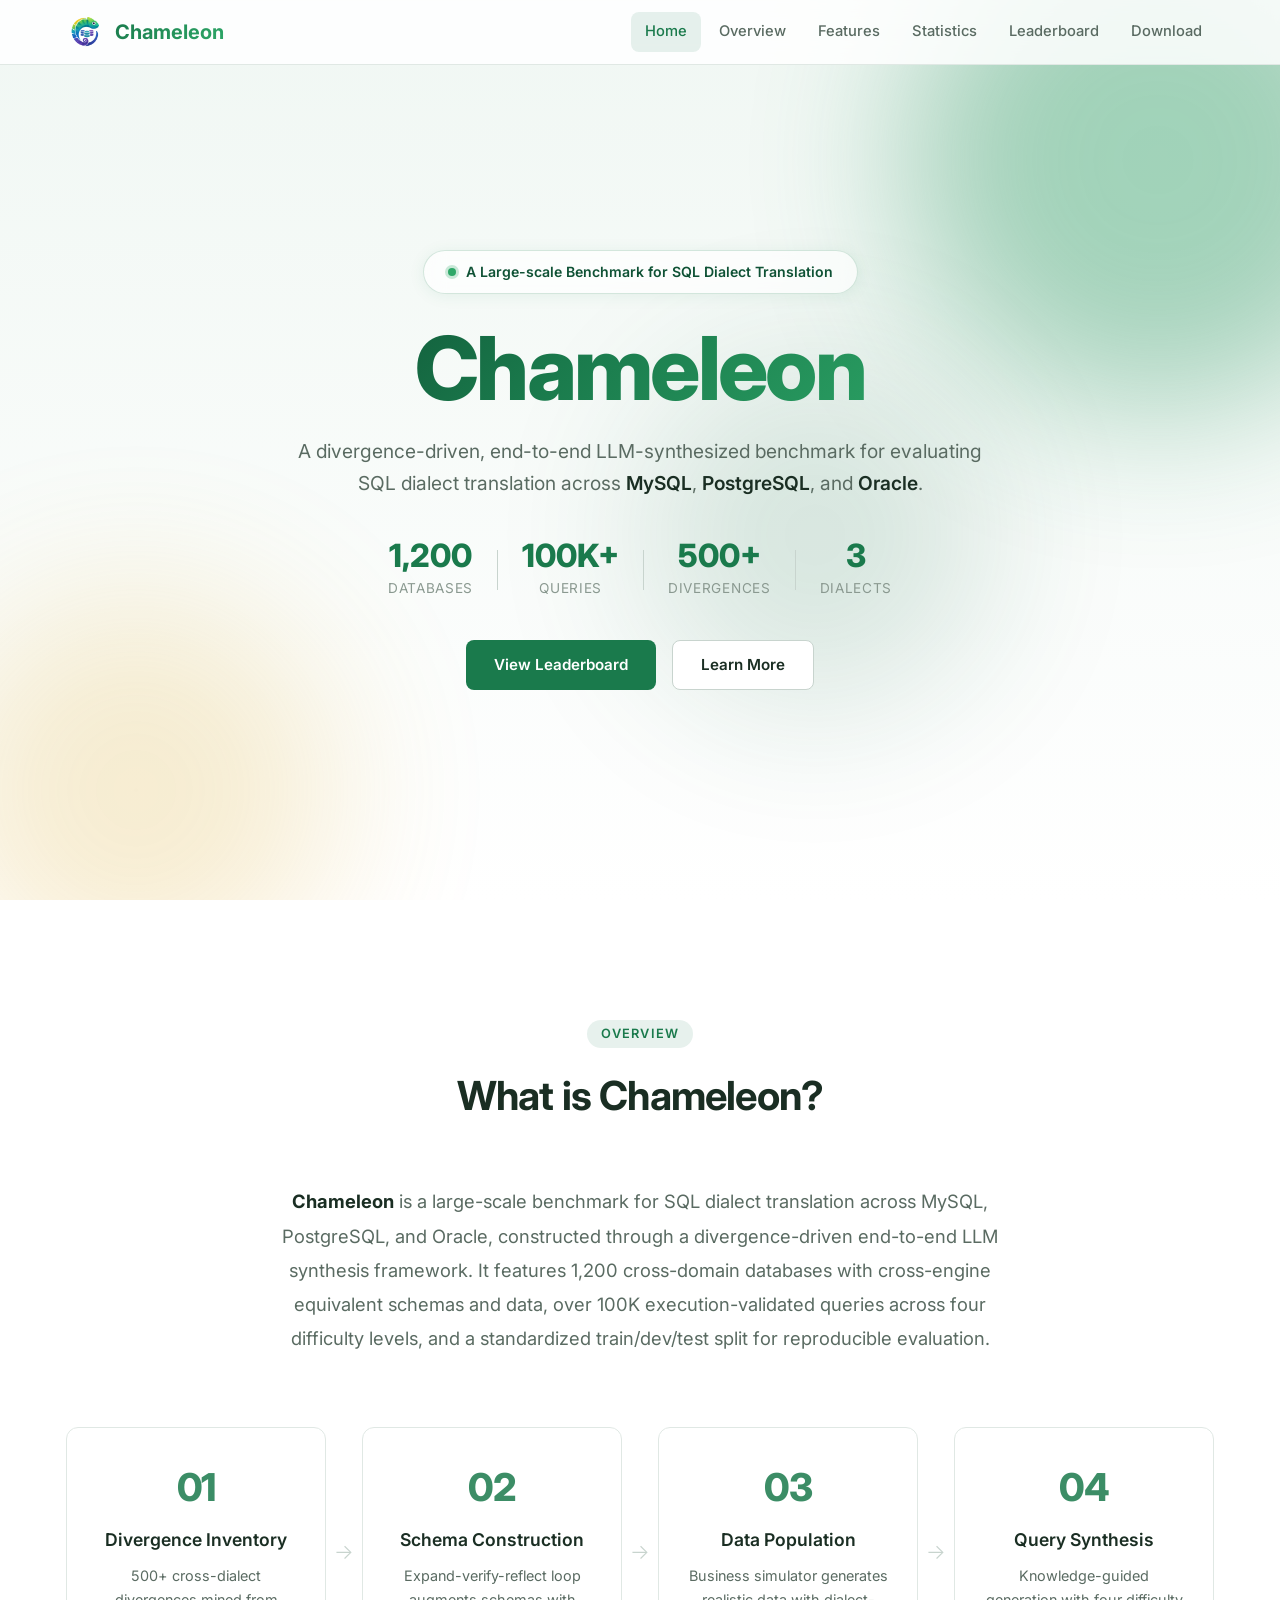
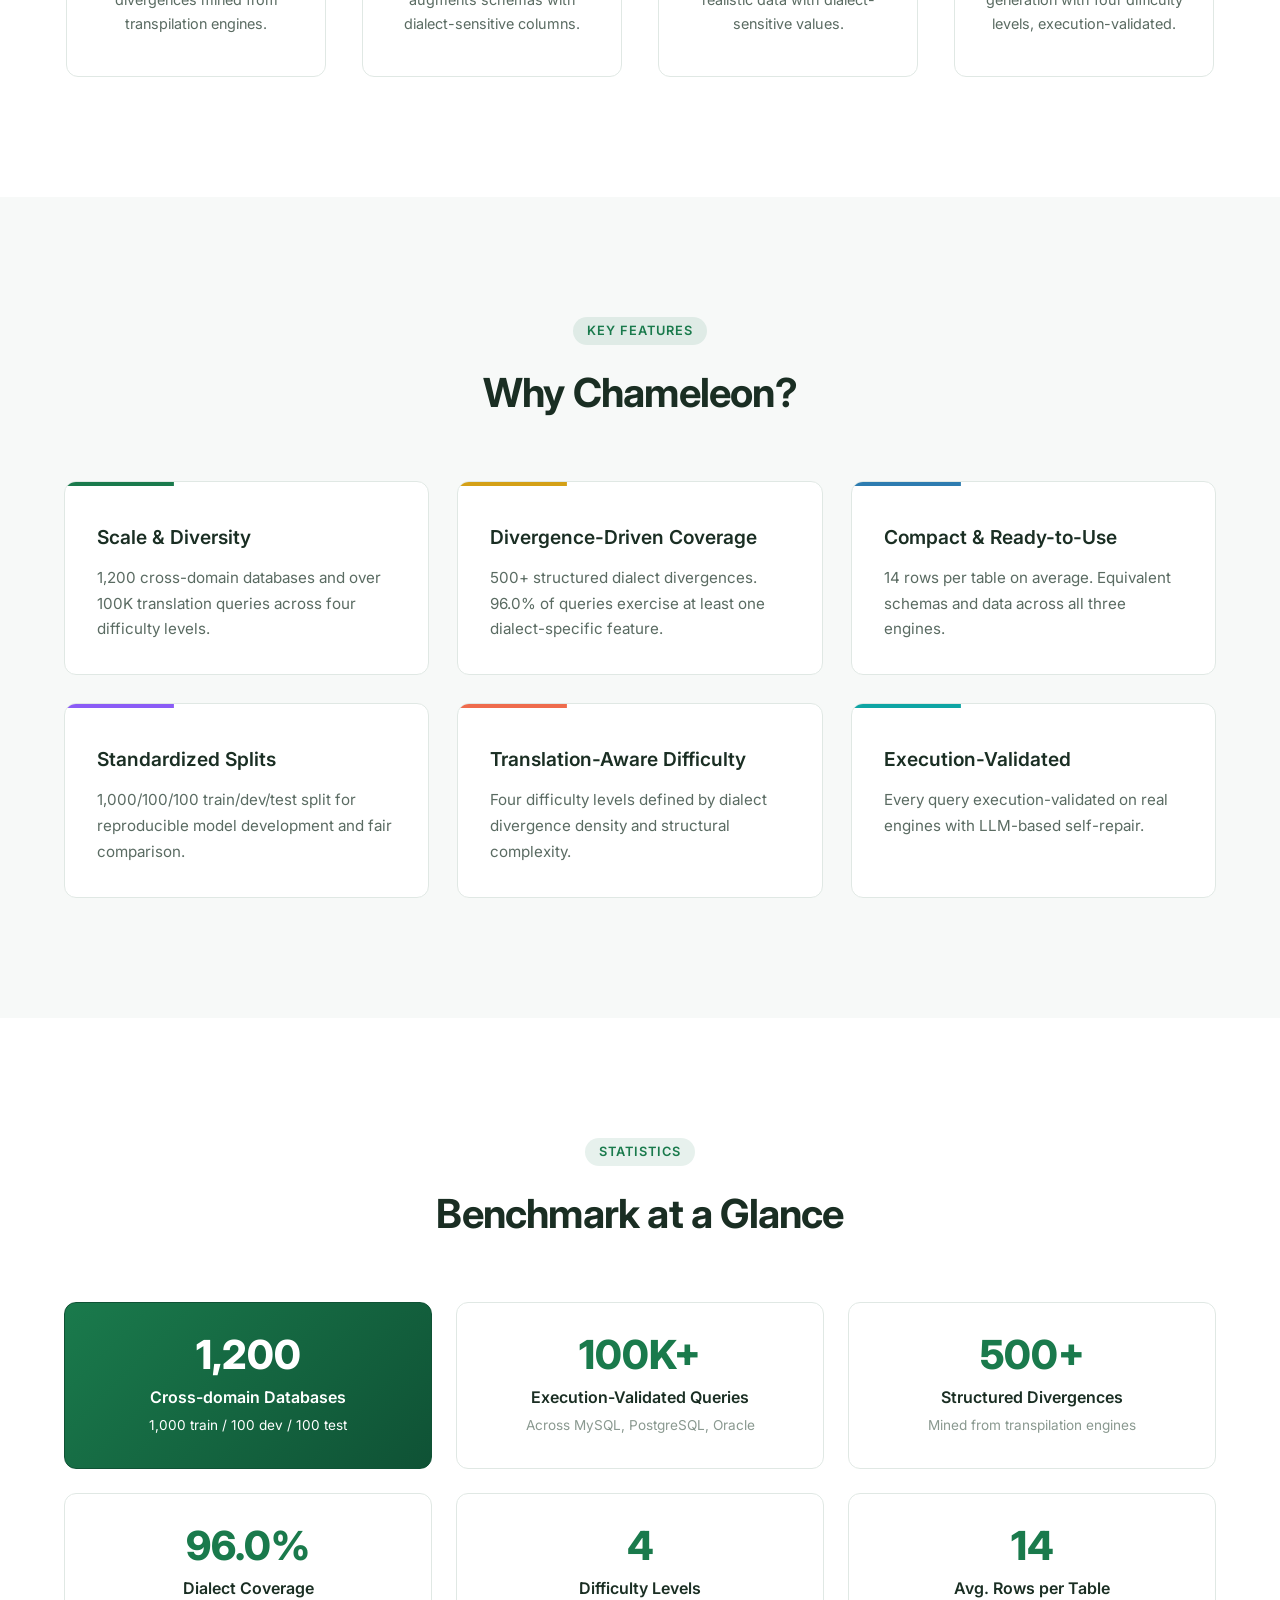
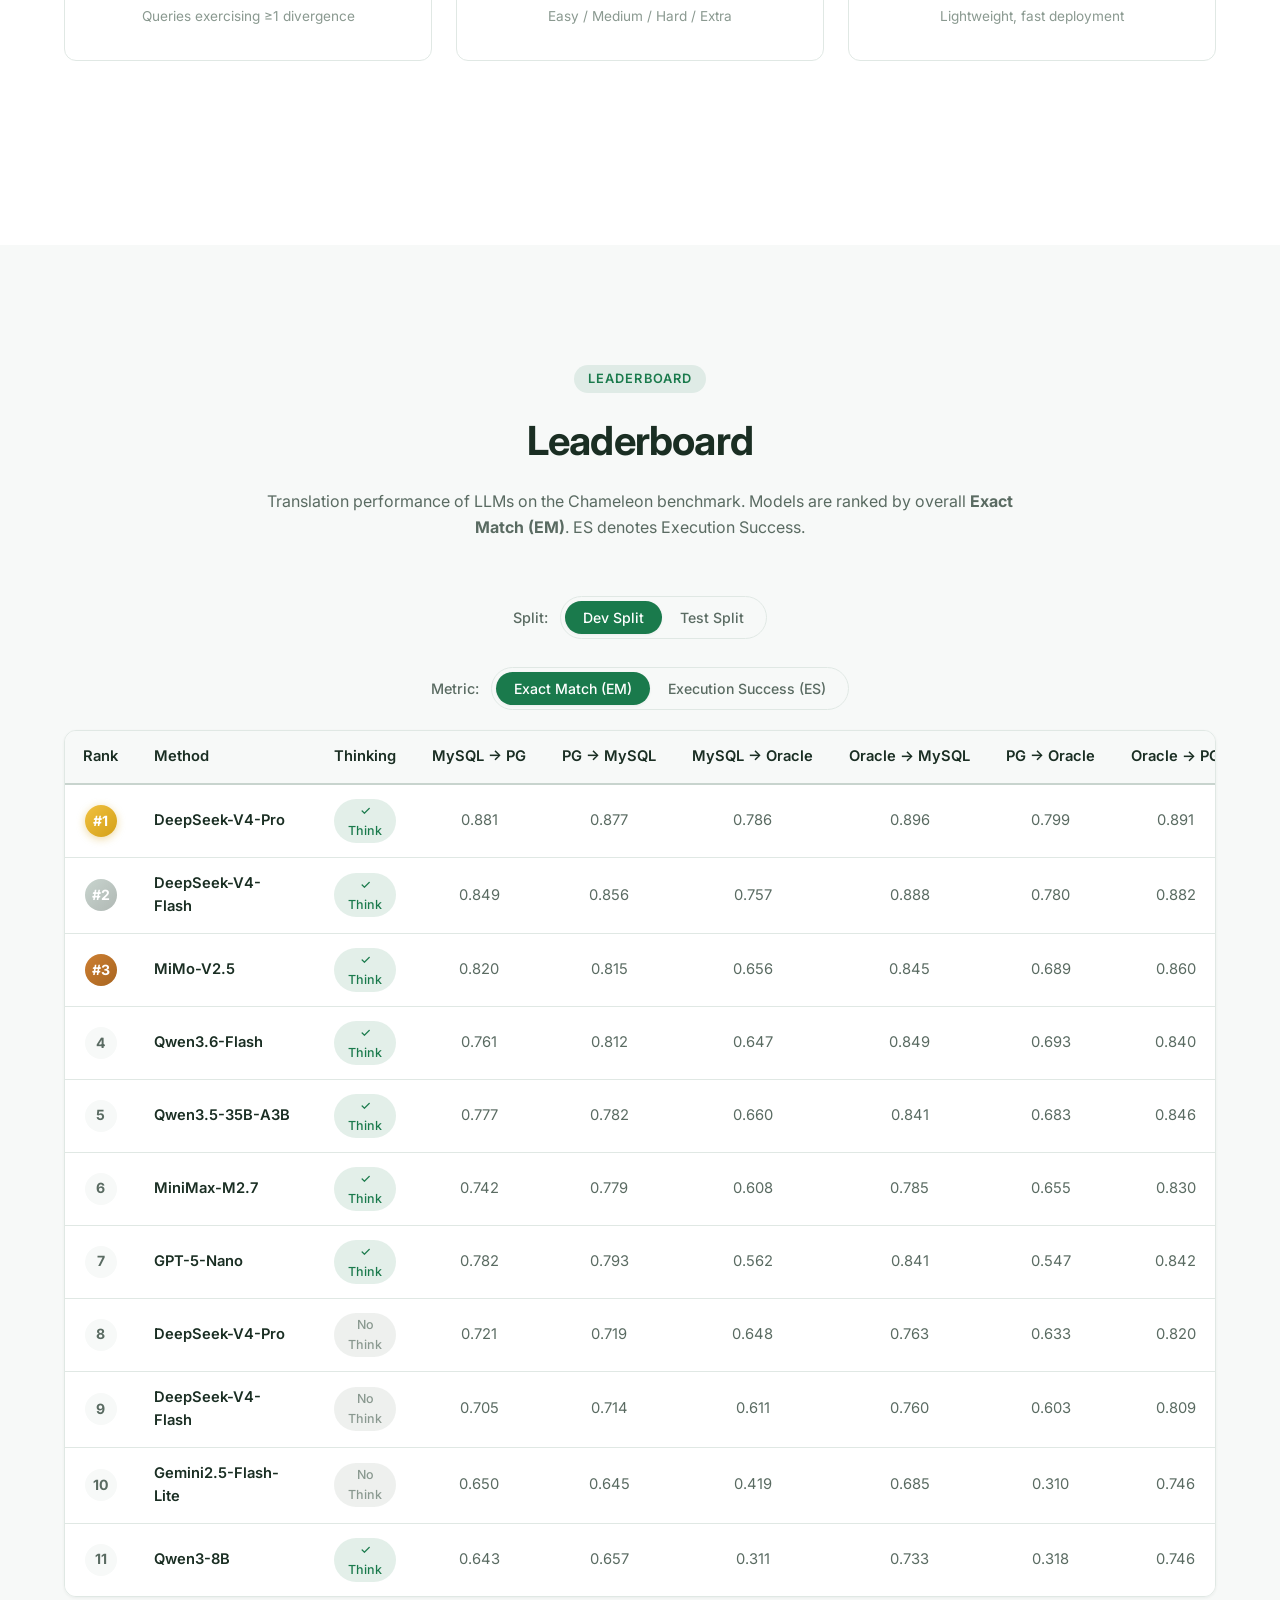
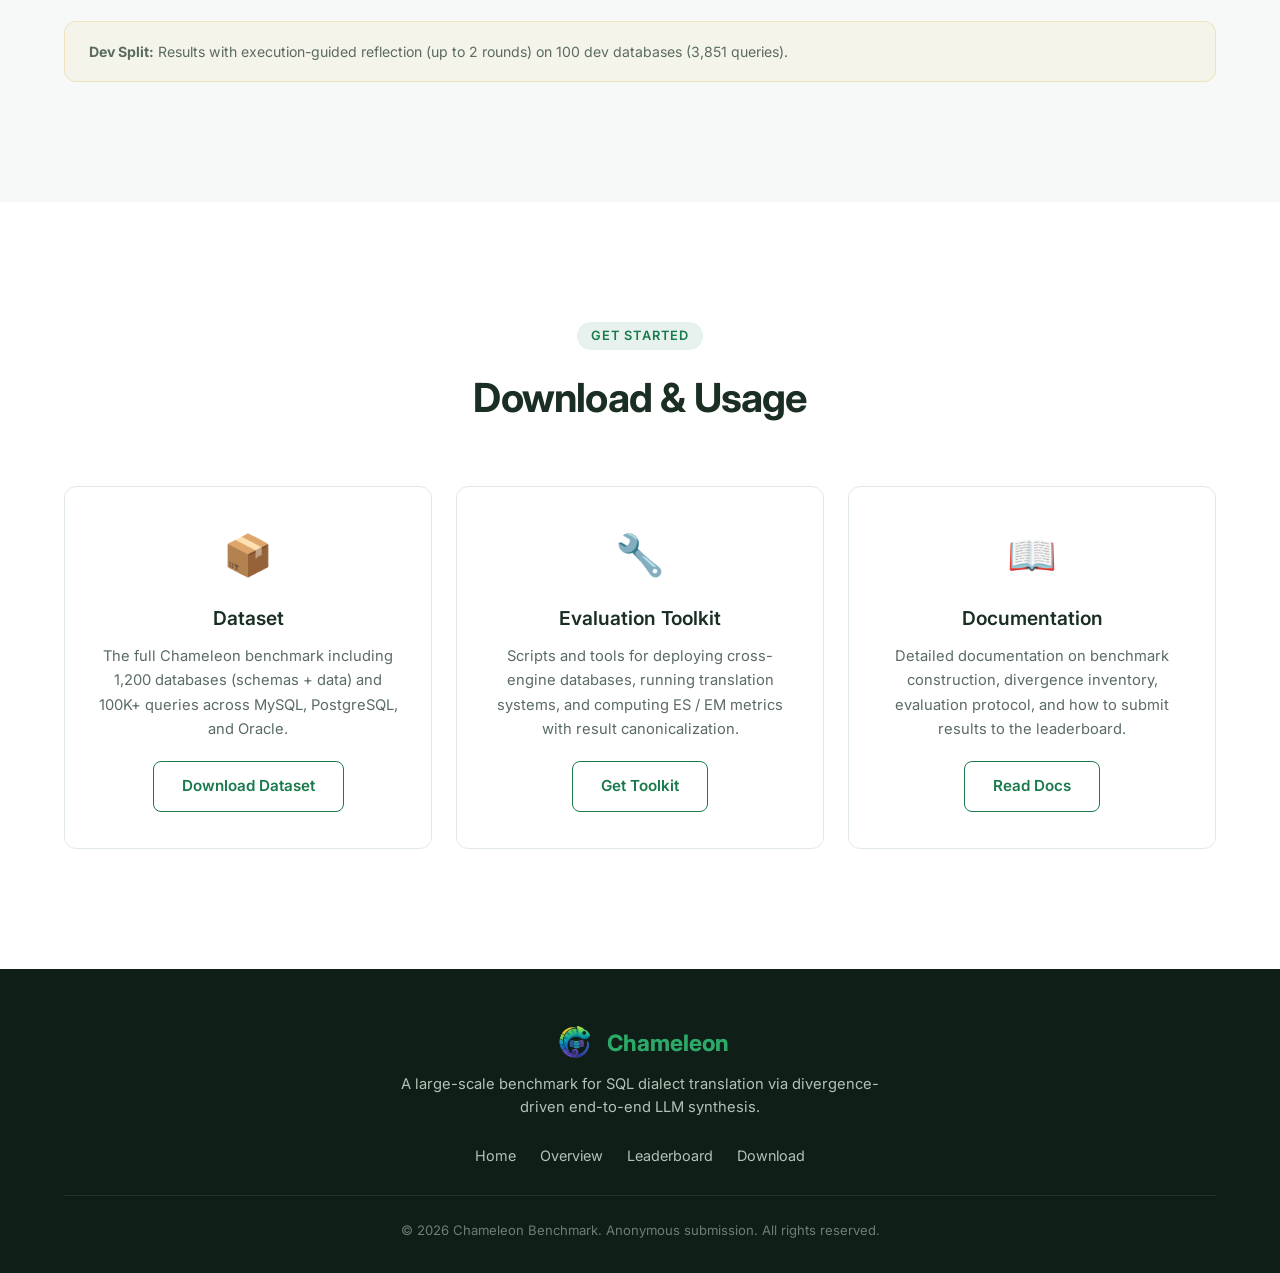
==== commit f5cd185c: "Add dataset download (train + dev splits, 38MB)" ====
--- a/index.html
+++ b/index.html
@@ -5,6 +5,7 @@
     <meta name="viewport" content="width=device-width, initial-scale=1.0">
     <title>Chameleon: A Large-scale Benchmark for SQL Dialect Translation</title>
     <meta name="description" content="Chameleon is a large-scale benchmark for SQL dialect translation constructed through a divergence-driven end-to-end LLM synthesis framework.">
+    <meta name="robots" content="noindex">
     <link rel="stylesheet" href="css/style.css">
     <link rel="preconnect" href="https://fonts.googleapis.com">
     <link rel="preconnect" href="https://fonts.gstatic.com" crossorigin>
@@ -307,7 +308,7 @@
                     <div class="download-icon">📦</div>
                     <h3>Dataset</h3>
                     <p>The full Chameleon benchmark including 1,200 databases (schemas + data) and 100K+ queries across MySQL, PostgreSQL, and Oracle.</p>
-                    <a href="#" class="btn btn-outline" onclick="alert('Repository link will be available upon paper acceptance.'); return false;">Access Dataset</a>
+                    <a href="dataset.zip" download class="btn btn-outline">Download Dataset</a>
                 </div>
                 <div class="download-card">
                     <div class="download-icon">🔧</div>
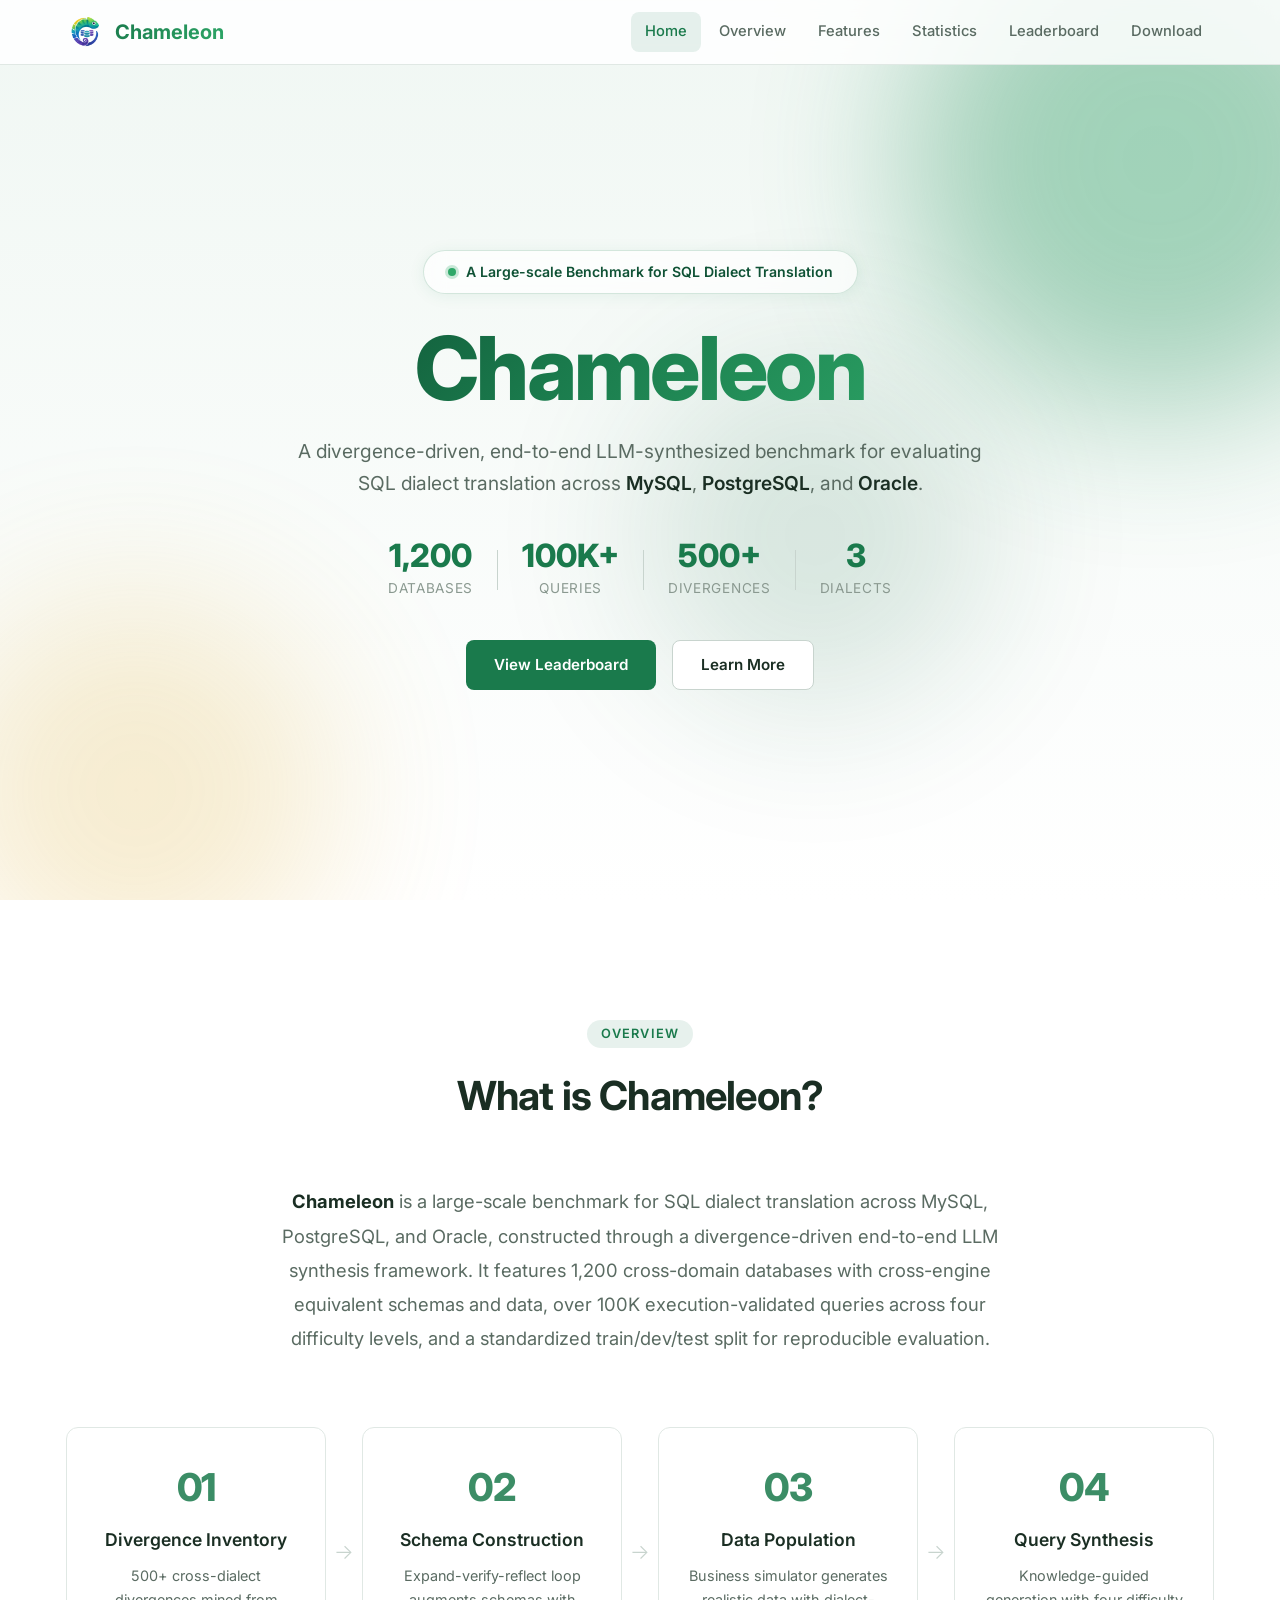
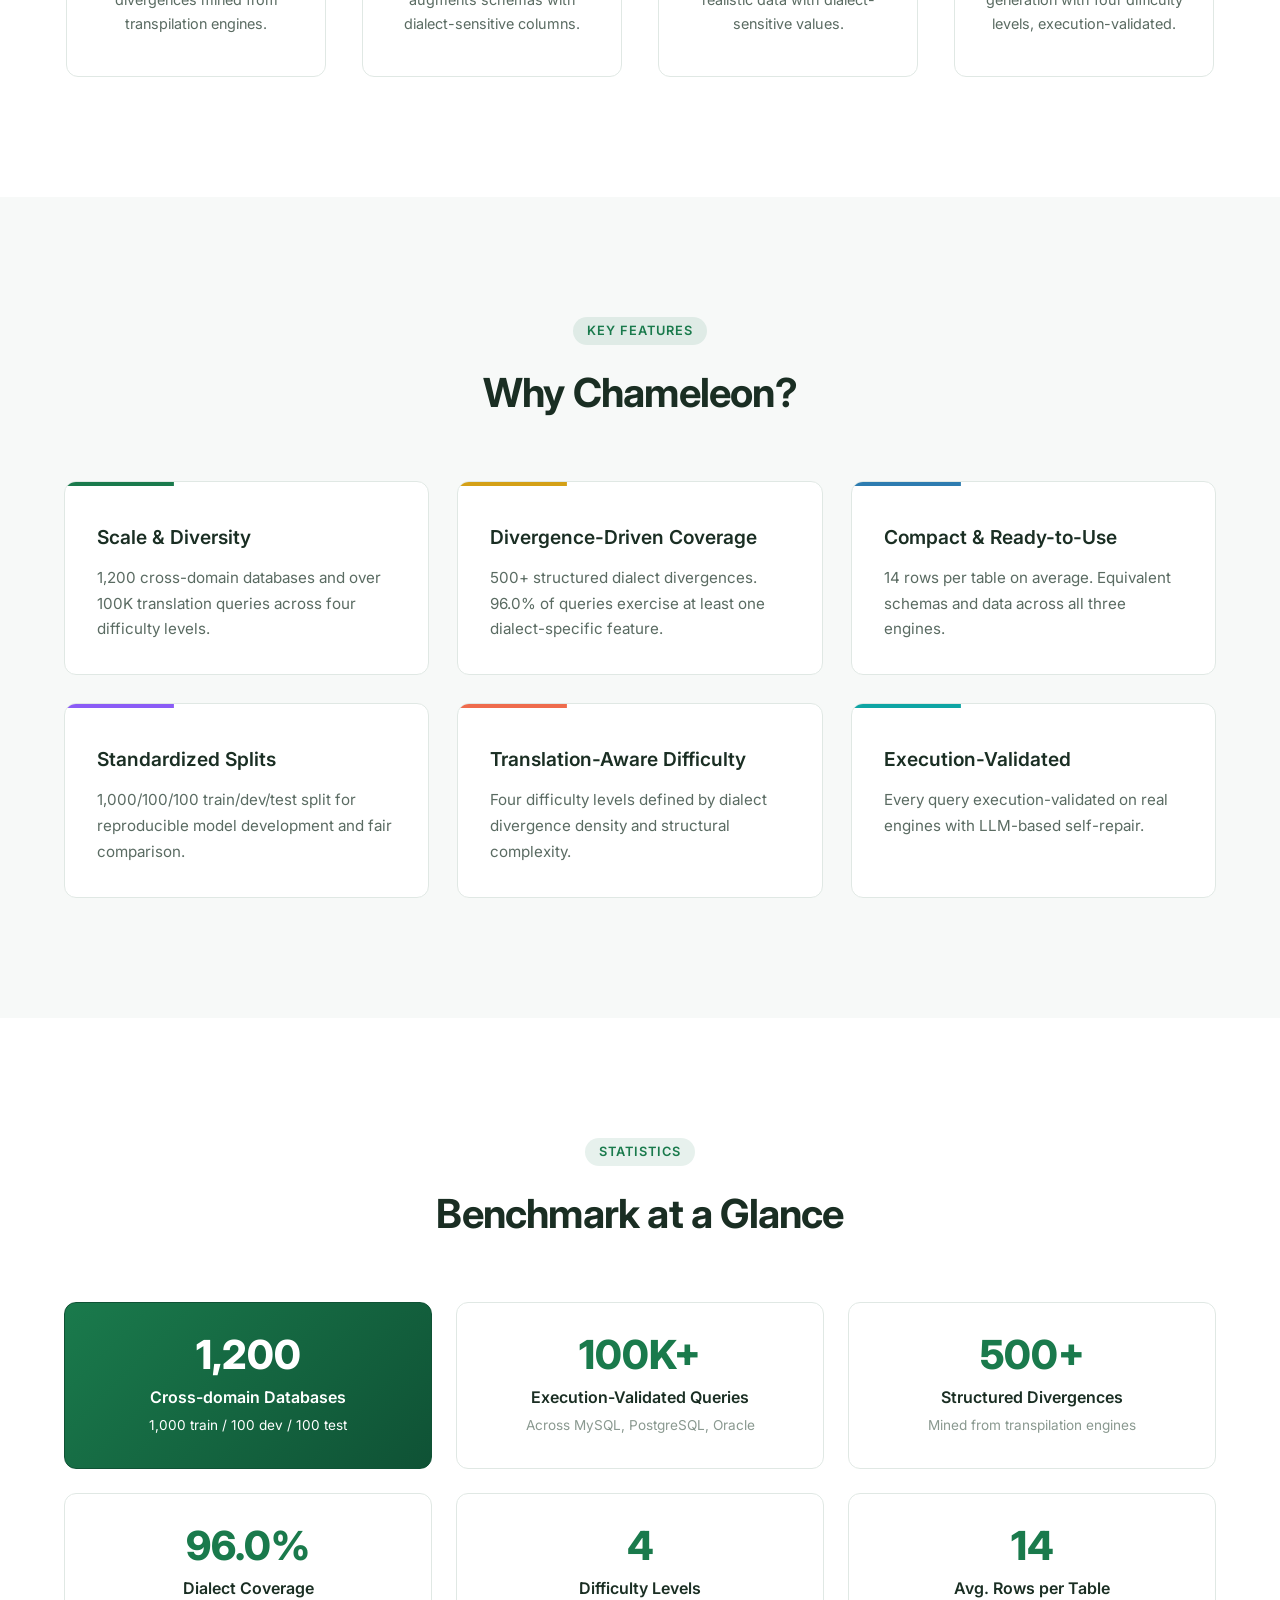
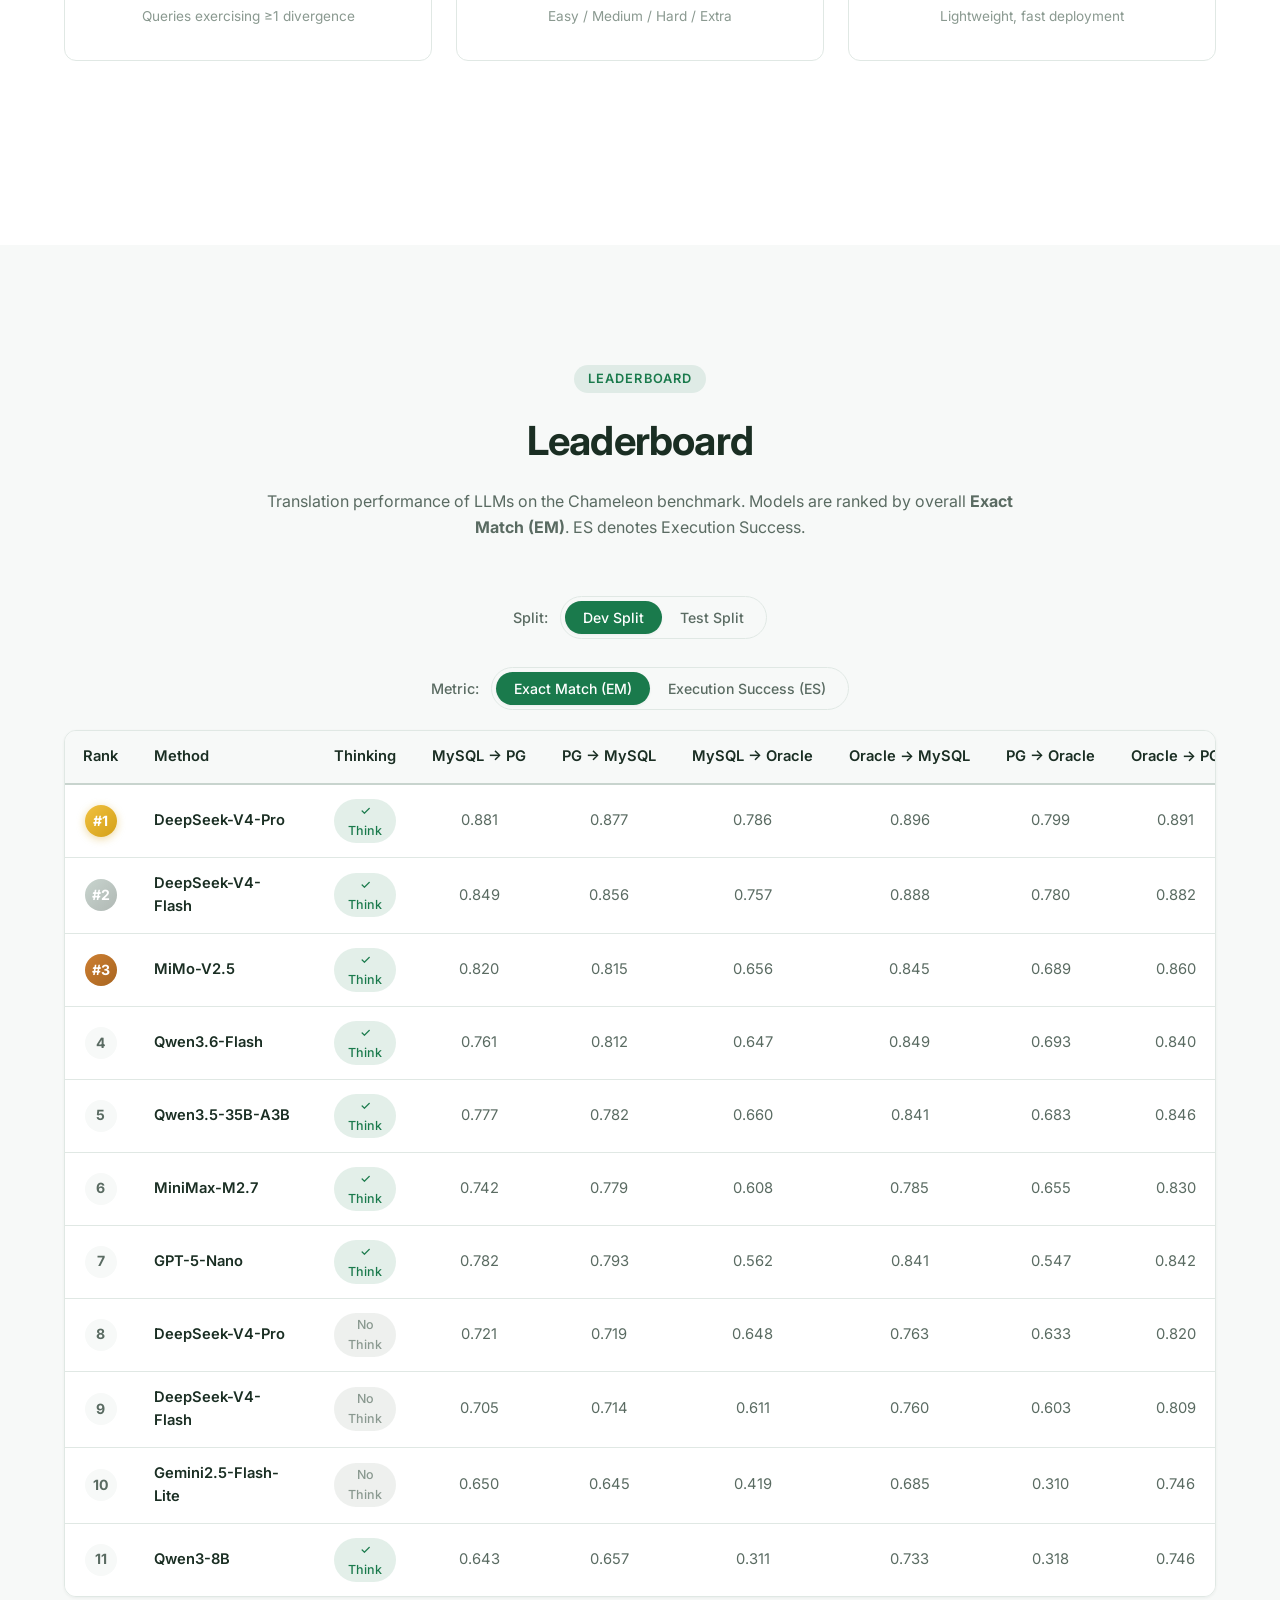
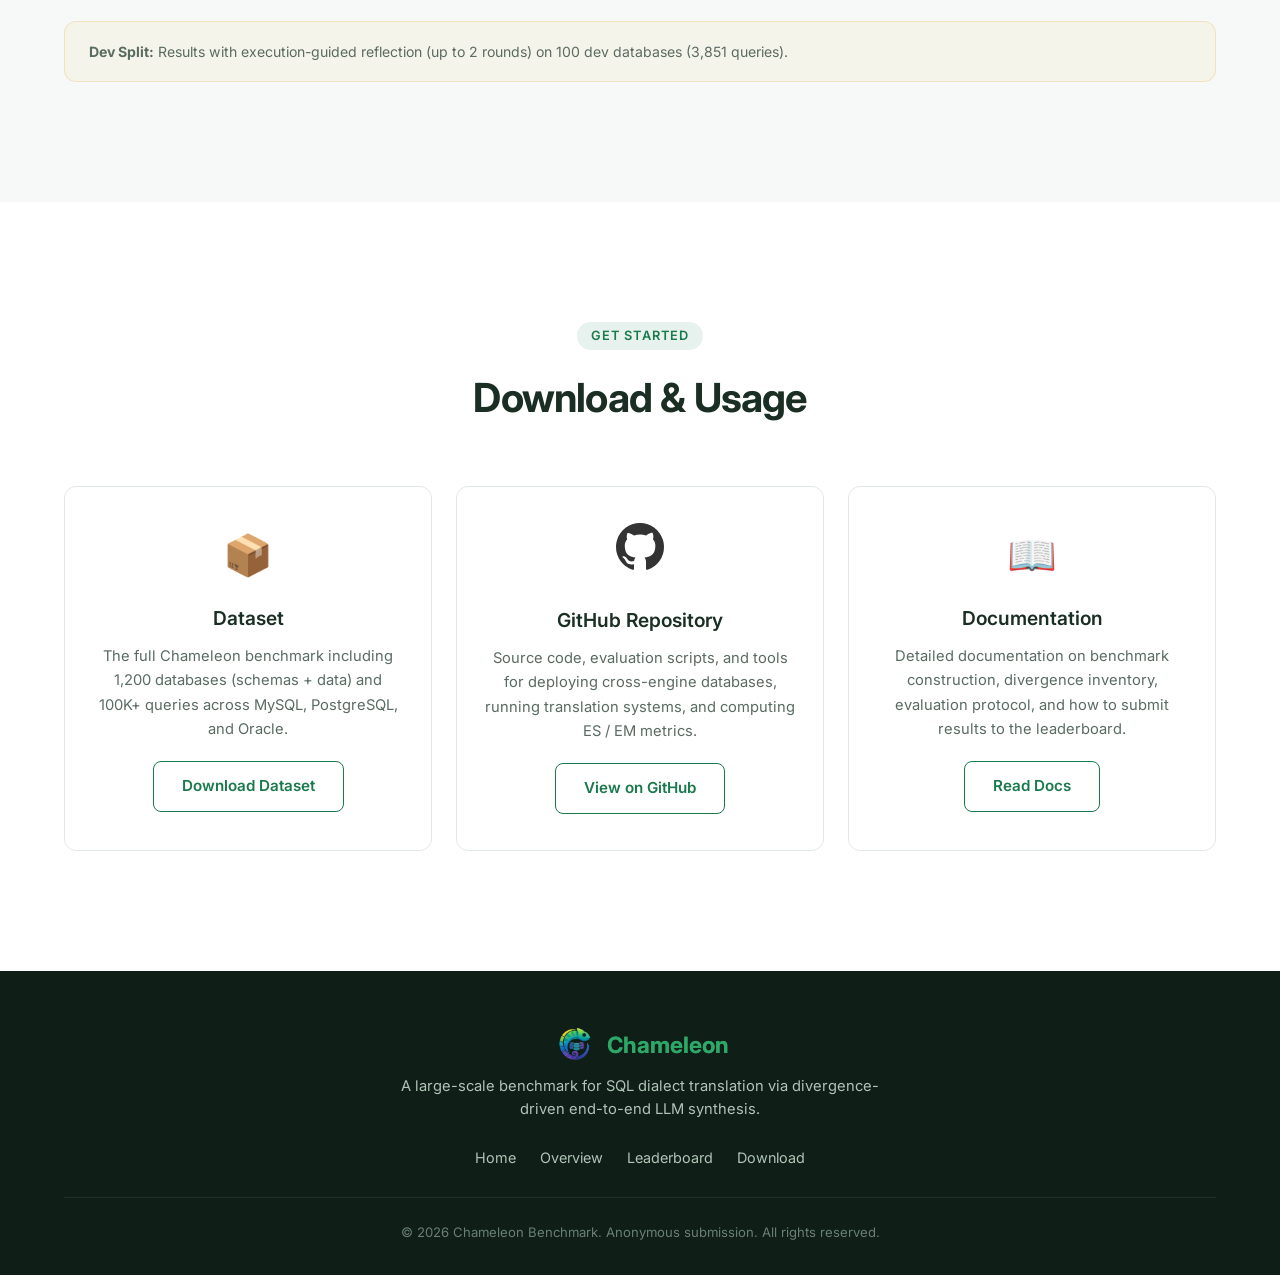
==== commit 121ce2cd: "Replace Evaluation Toolkit with GitHub Repository link" ====
--- a/index.html
+++ b/index.html
@@ -311,10 +311,10 @@
                     <a href="dataset.zip" download class="btn btn-outline">Download Dataset</a>
                 </div>
                 <div class="download-card">
-                    <div class="download-icon">🔧</div>
-                    <h3>Evaluation Toolkit</h3>
-                    <p>Scripts and tools for deploying cross-engine databases, running translation systems, and computing ES / EM metrics with result canonicalization.</p>
-                    <a href="#" class="btn btn-outline" onclick="alert('Repository link will be available upon paper acceptance.'); return false;">Get Toolkit</a>
+                    <div class="download-icon"><svg height="48" viewBox="0 0 16 16" width="48" fill="currentColor" style="color: #333;"><path d="M8 0c4.42 0 8 3.58 8 8a8.013 8.013 0 0 1-5.45 7.59c-.4.08-.55-.17-.55-.38 0-.27.01-1.13.01-2.2 0-.75-.25-1.23-.54-1.48 1.78-.2 3.65-.88 3.65-3.95 0-.88-.31-1.59-.82-2.15.08-.2.36-1.02-.08-2.12 0 0-.67-.22-2.2.82-.64-.18-1.32-.27-2-.27-.68 0-1.36.09-2 .27-1.53-1.03-2.2-.82-2.2-.82-.44 1.1-.16 1.92-.08 2.12-.51.56-.82 1.28-.82 2.15 0 3.06 1.86 3.75 3.64 3.95-.23.2-.44.55-.51 1.07-.46.21-1.61.55-2.33-.66-.15-.24-.6-.83-1.23-.82-.67.01-.27.38.01.53.34.19.73.9.82 1.13.16.45.68 1.31 2.69.94 0 .67.01 1.3.01 1.49 0 .21-.15.45-.55.38A7.995 7.995 0 0 1 0 8c0-4.42 3.58-8 8-8Z"></path></svg></div>
+                    <h3>GitHub Repository</h3>
+                    <p>Source code, evaluation scripts, and tools for deploying cross-engine databases, running translation systems, and computing ES / EM metrics.</p>
+                    <a href="https://github.com/chameleon-bench/Chameleon" target="_blank" rel="noopener noreferrer" class="btn btn-outline">View on GitHub</a>
                 </div>
                 <div class="download-card">
                     <div class="download-icon">📖</div>
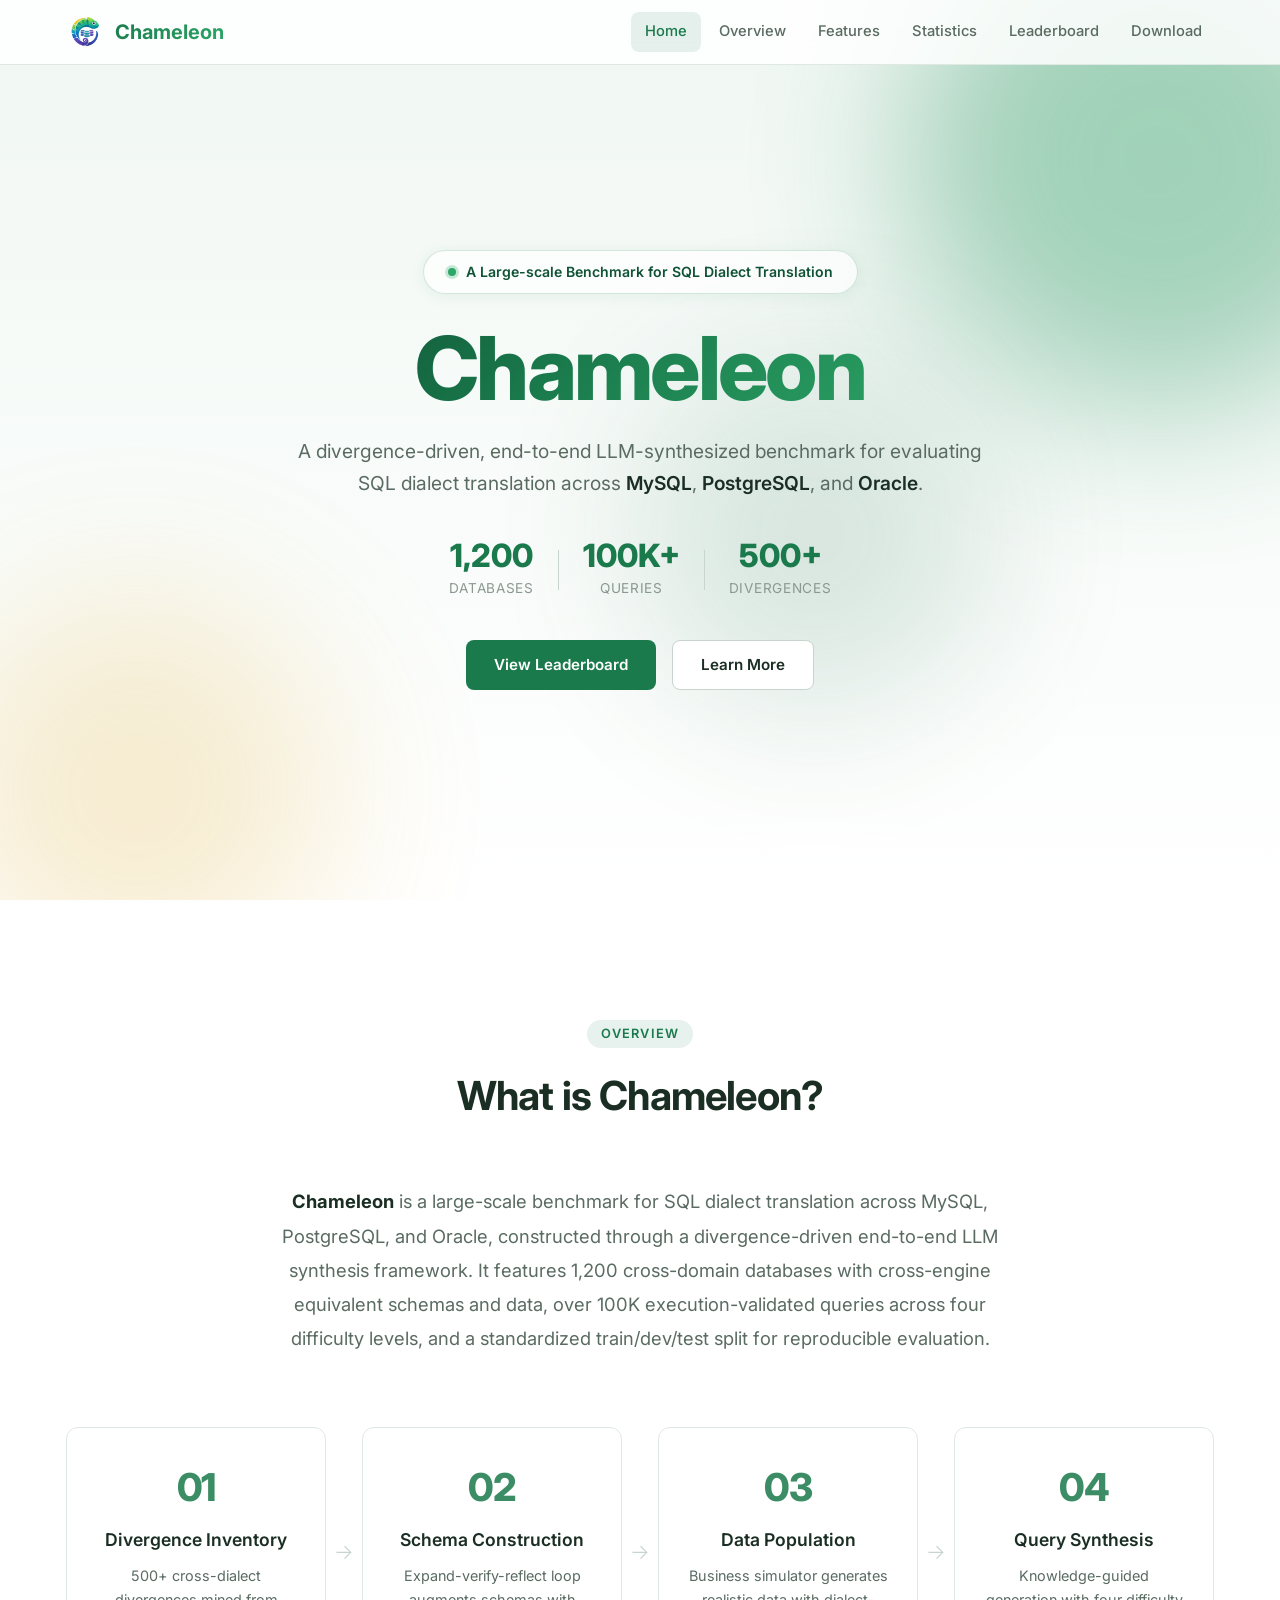
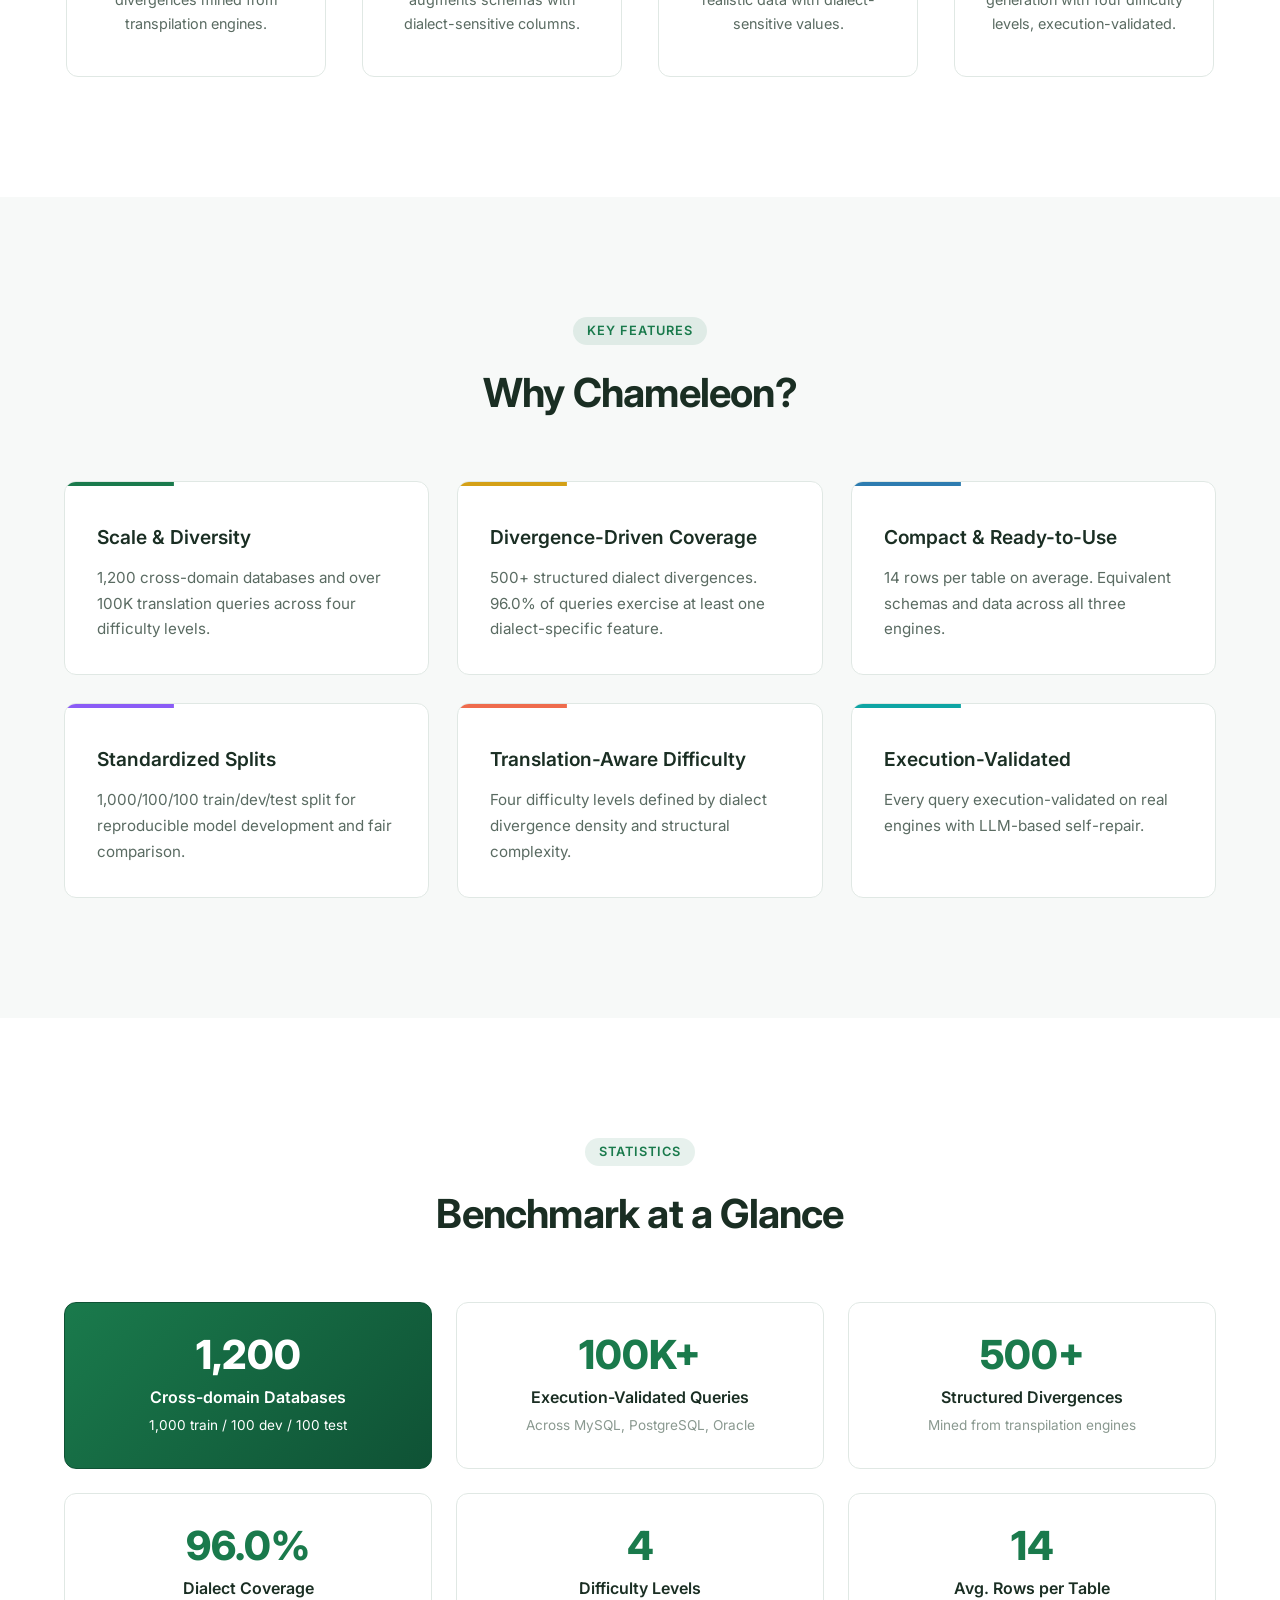
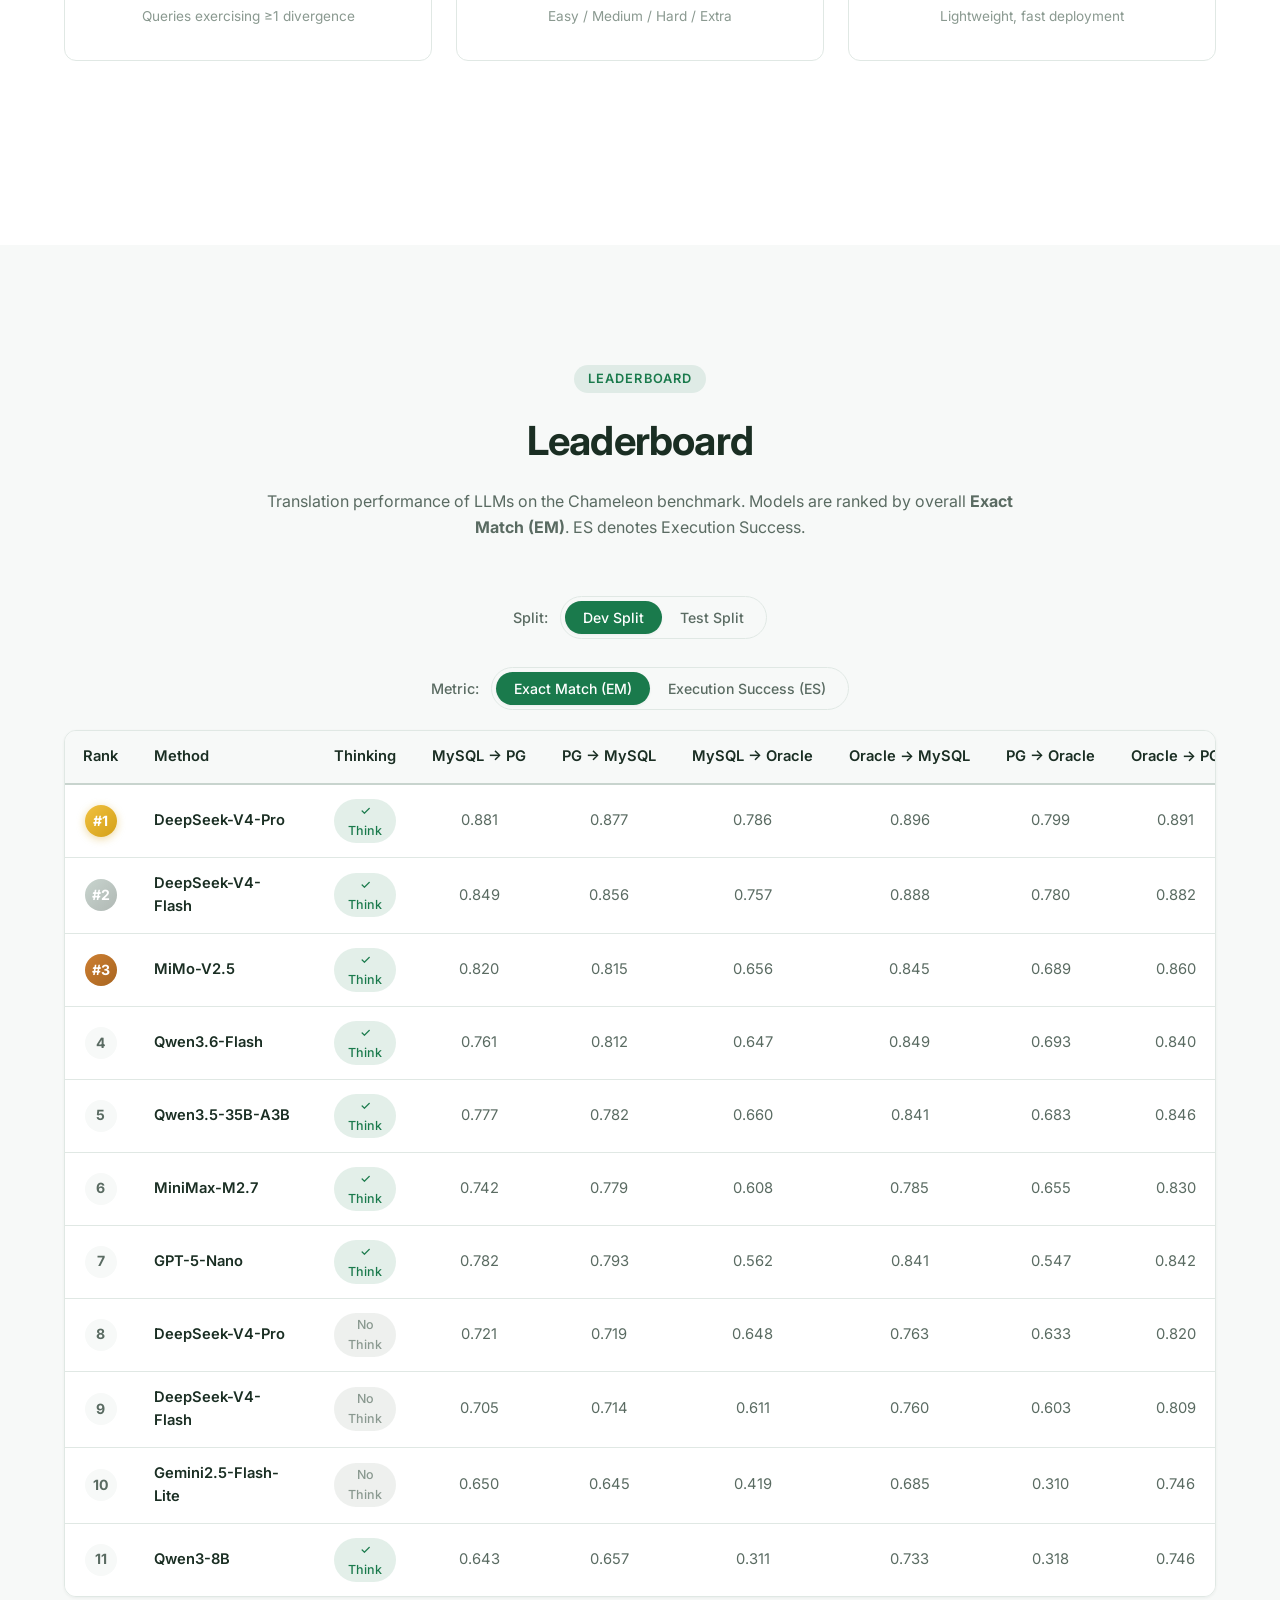
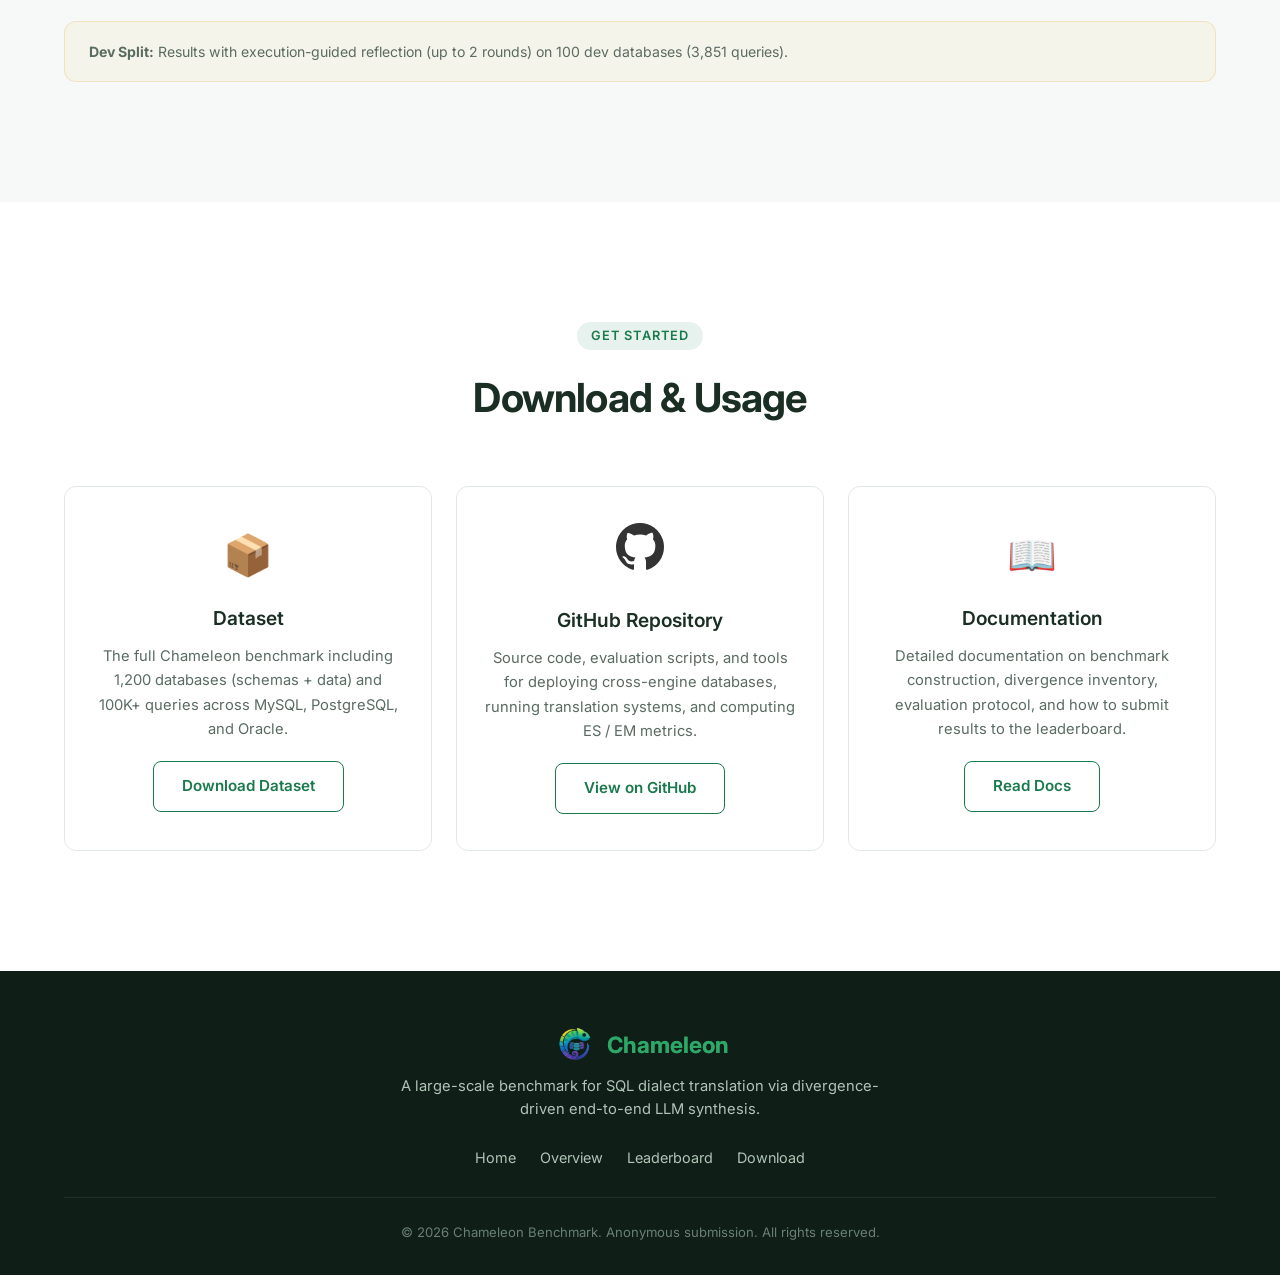
==== commit cab10003: "Update leaderboard data, remove dialect count, update GitHub link" ====
--- a/index.html
+++ b/index.html
@@ -67,11 +67,6 @@
                     <span class="stat-number">500+</span>
                     <span class="stat-label">Divergences</span>
                 </div>
-                <div class="hero-stat-divider"></div>
-                <div class="hero-stat">
-                    <span class="stat-number">3</span>
-                    <span class="stat-label">Dialects</span>
-                </div>
             </div>
             <div class="hero-actions">
                 <a href="#leaderboard" class="btn btn-primary">View Leaderboard</a>
@@ -314,7 +309,7 @@
                     <div class="download-icon"><svg height="48" viewBox="0 0 16 16" width="48" fill="currentColor" style="color: #333;"><path d="M8 0c4.42 0 8 3.58 8 8a8.013 8.013 0 0 1-5.45 7.59c-.4.08-.55-.17-.55-.38 0-.27.01-1.13.01-2.2 0-.75-.25-1.23-.54-1.48 1.78-.2 3.65-.88 3.65-3.95 0-.88-.31-1.59-.82-2.15.08-.2.36-1.02-.08-2.12 0 0-.67-.22-2.2.82-.64-.18-1.32-.27-2-.27-.68 0-1.36.09-2 .27-1.53-1.03-2.2-.82-2.2-.82-.44 1.1-.16 1.92-.08 2.12-.51.56-.82 1.28-.82 2.15 0 3.06 1.86 3.75 3.64 3.95-.23.2-.44.55-.51 1.07-.46.21-1.61.55-2.33-.66-.15-.24-.6-.83-1.23-.82-.67.01-.27.38.01.53.34.19.73.9.82 1.13.16.45.68 1.31 2.69.94 0 .67.01 1.3.01 1.49 0 .21-.15.45-.55.38A7.995 7.995 0 0 1 0 8c0-4.42 3.58-8 8-8Z"></path></svg></div>
                     <h3>GitHub Repository</h3>
                     <p>Source code, evaluation scripts, and tools for deploying cross-engine databases, running translation systems, and computing ES / EM metrics.</p>
-                    <a href="https://github.com/chameleon-bench/Chameleon" target="_blank" rel="noopener noreferrer" class="btn btn-outline">View on GitHub</a>
+                    <a href="https://github.com/chameleon-bench/Chameleon-Source" target="_blank" rel="noopener noreferrer" class="btn btn-outline">View on GitHub</a>
                 </div>
                 <div class="download-card">
                     <div class="download-icon">📖</div>
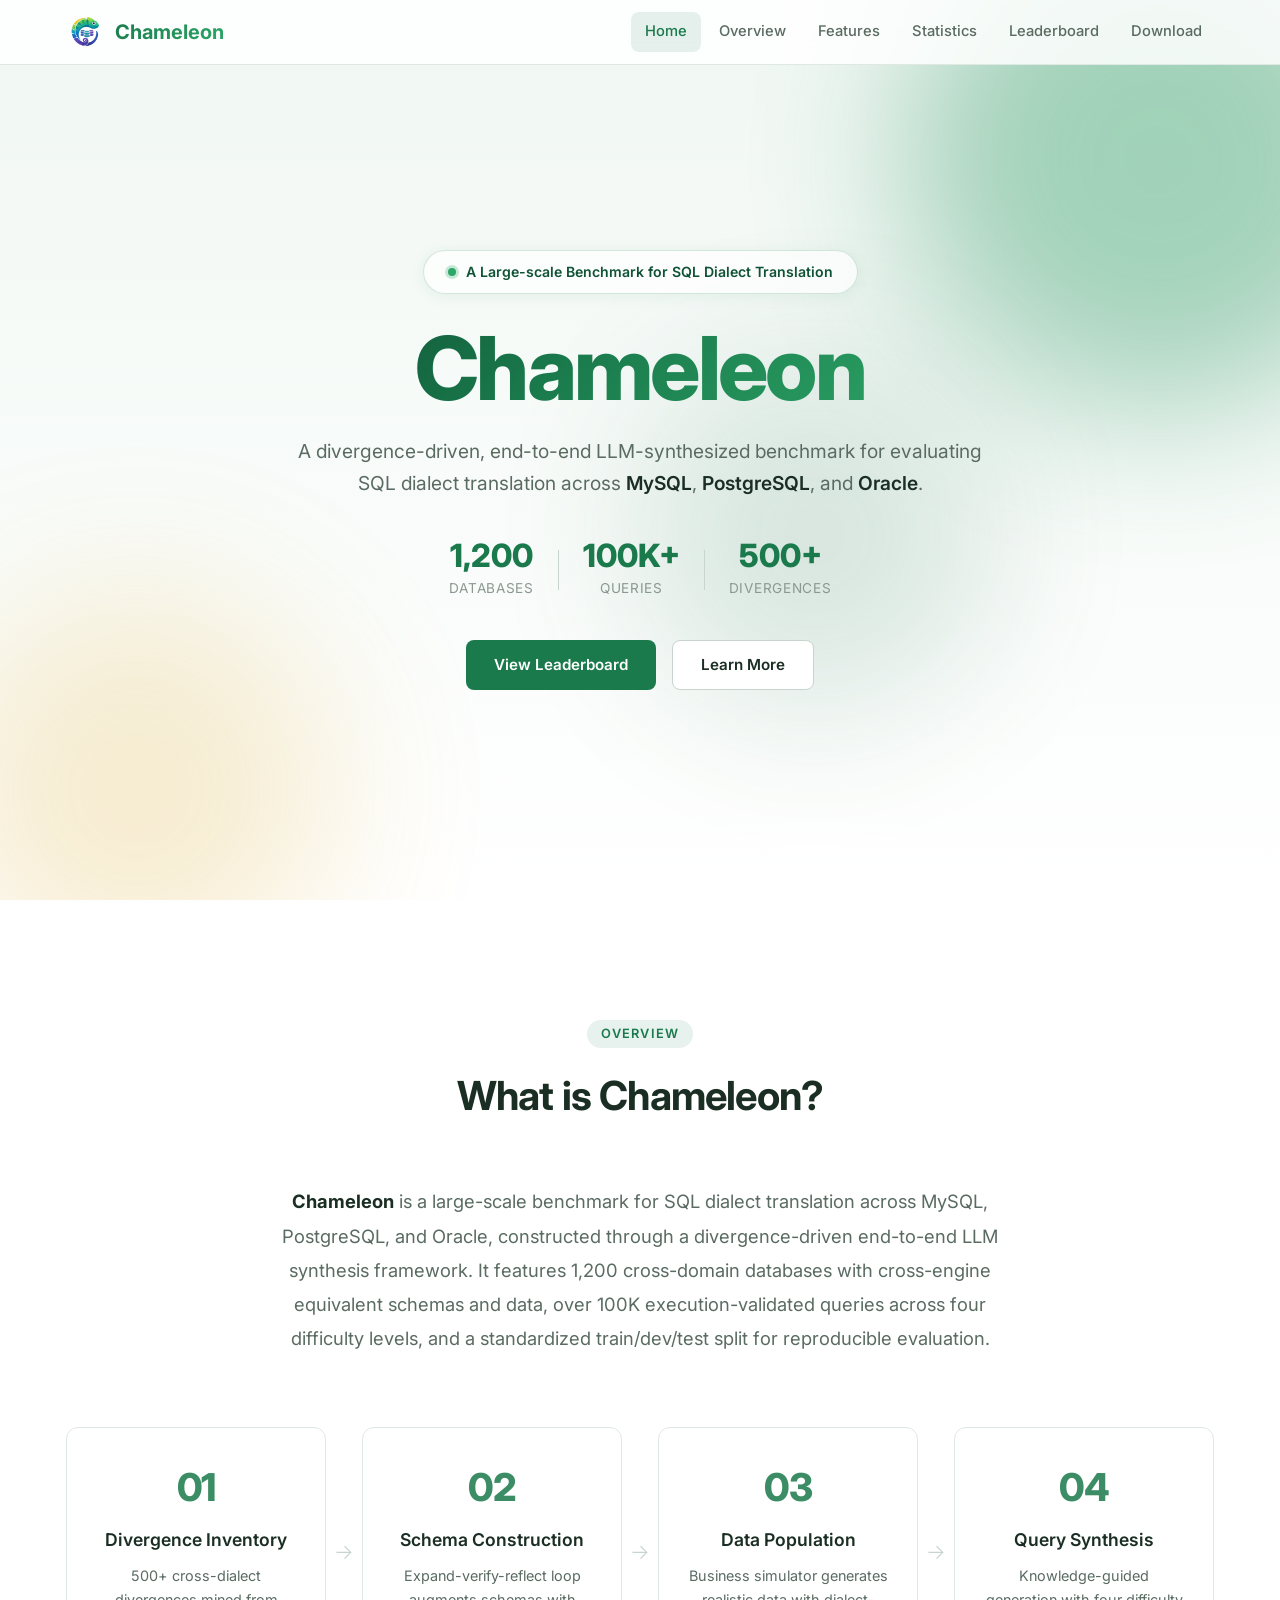
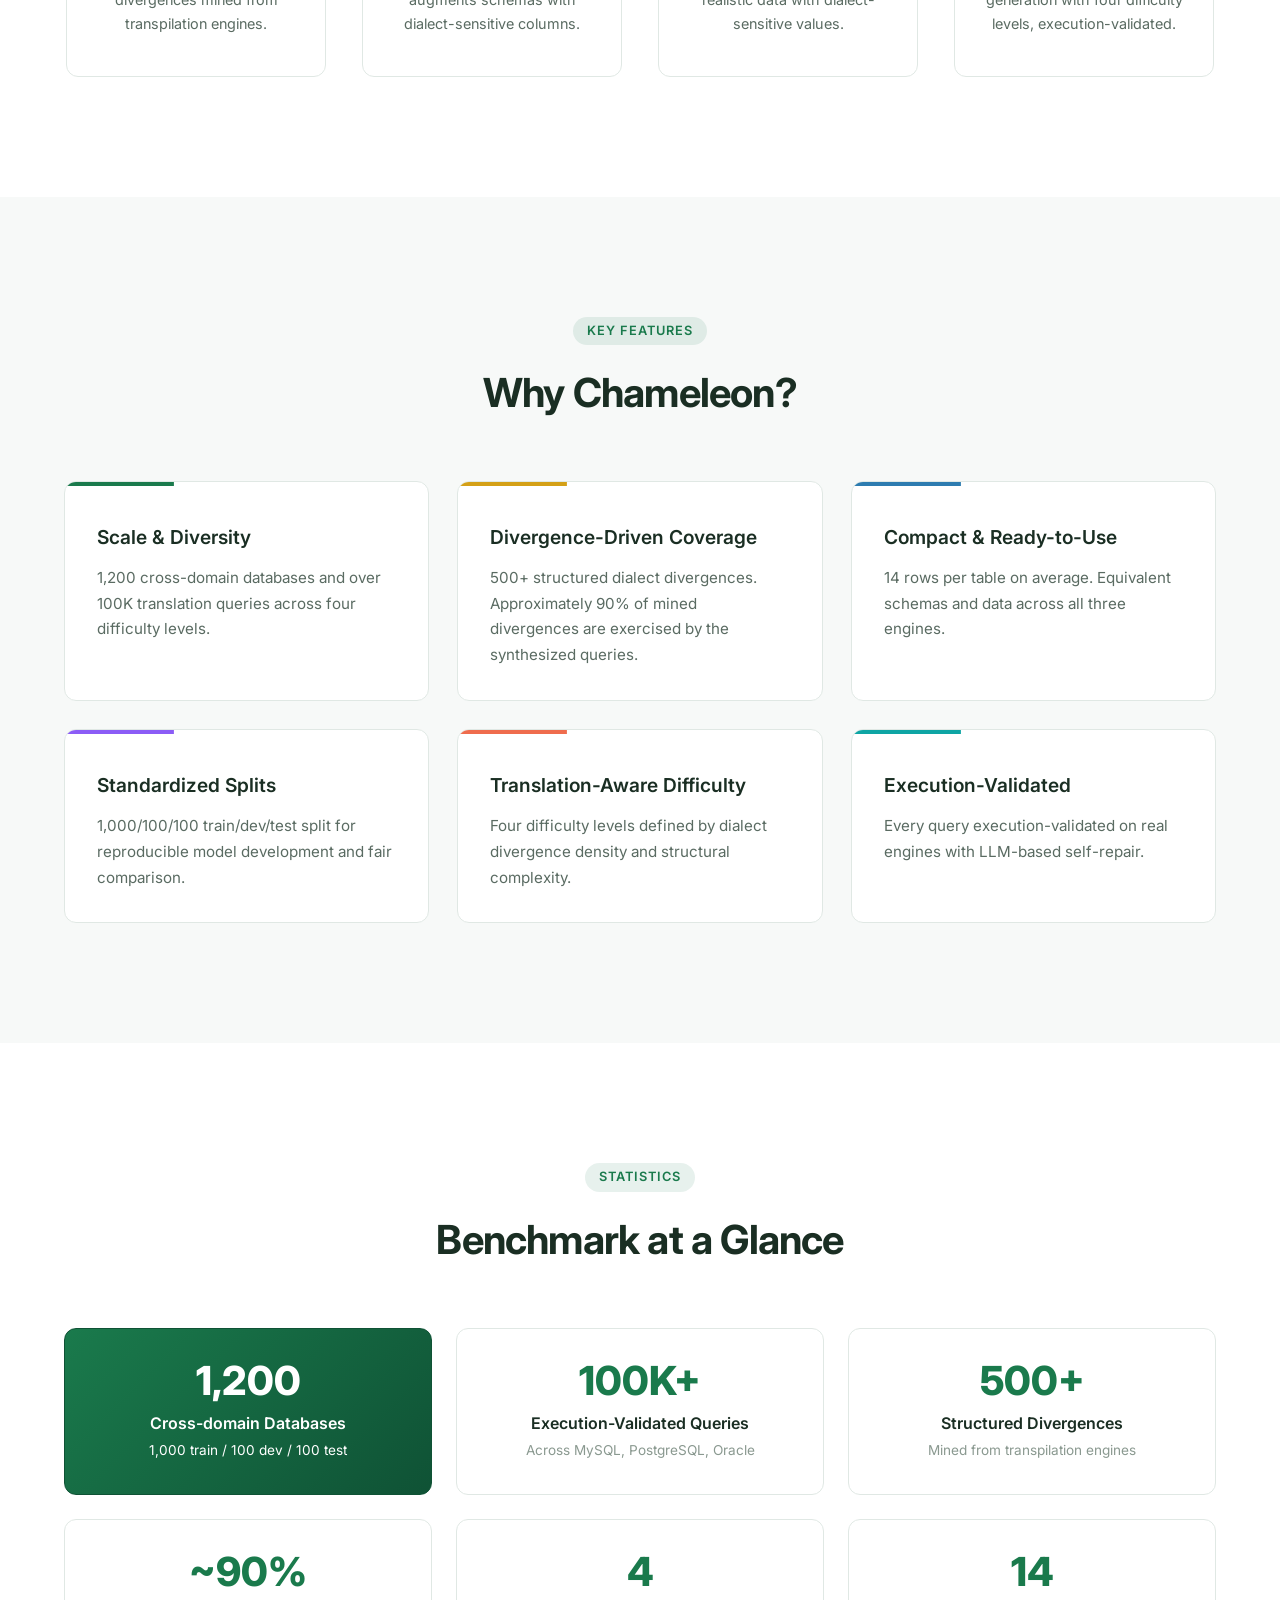
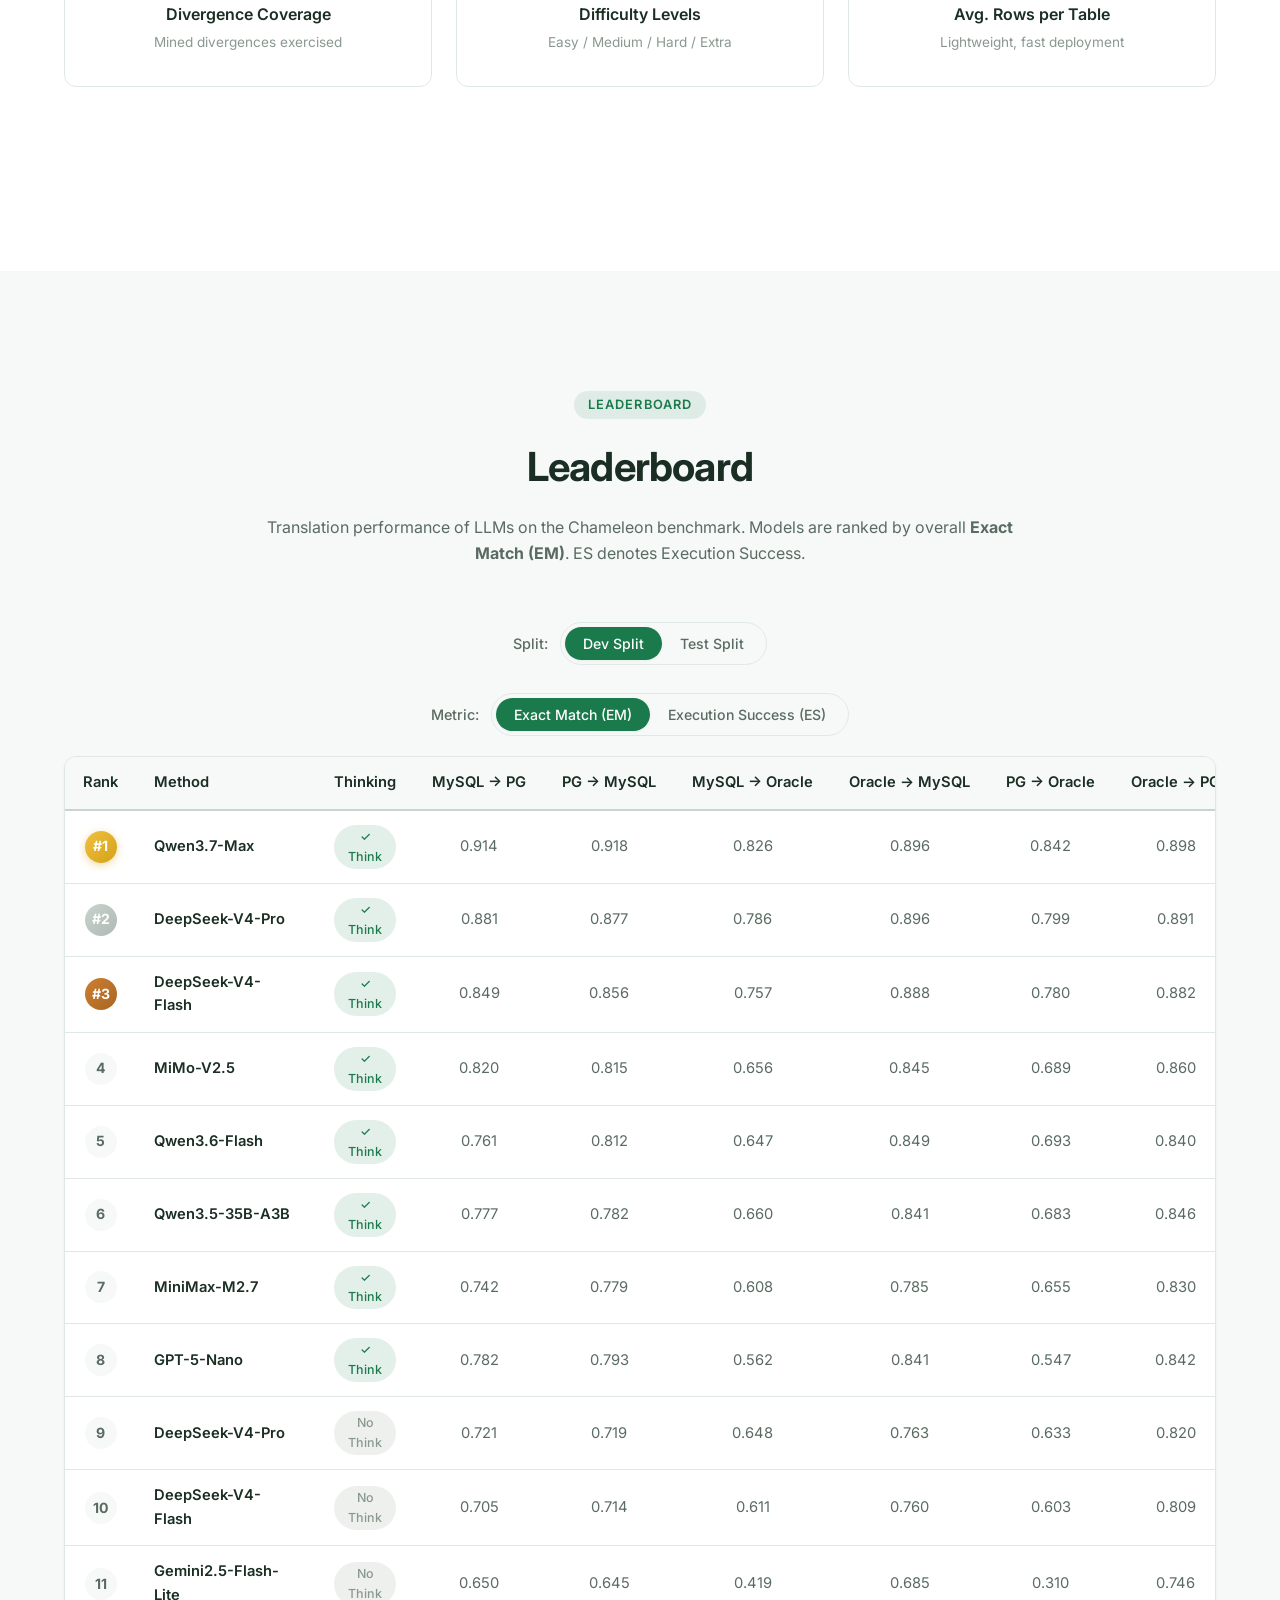
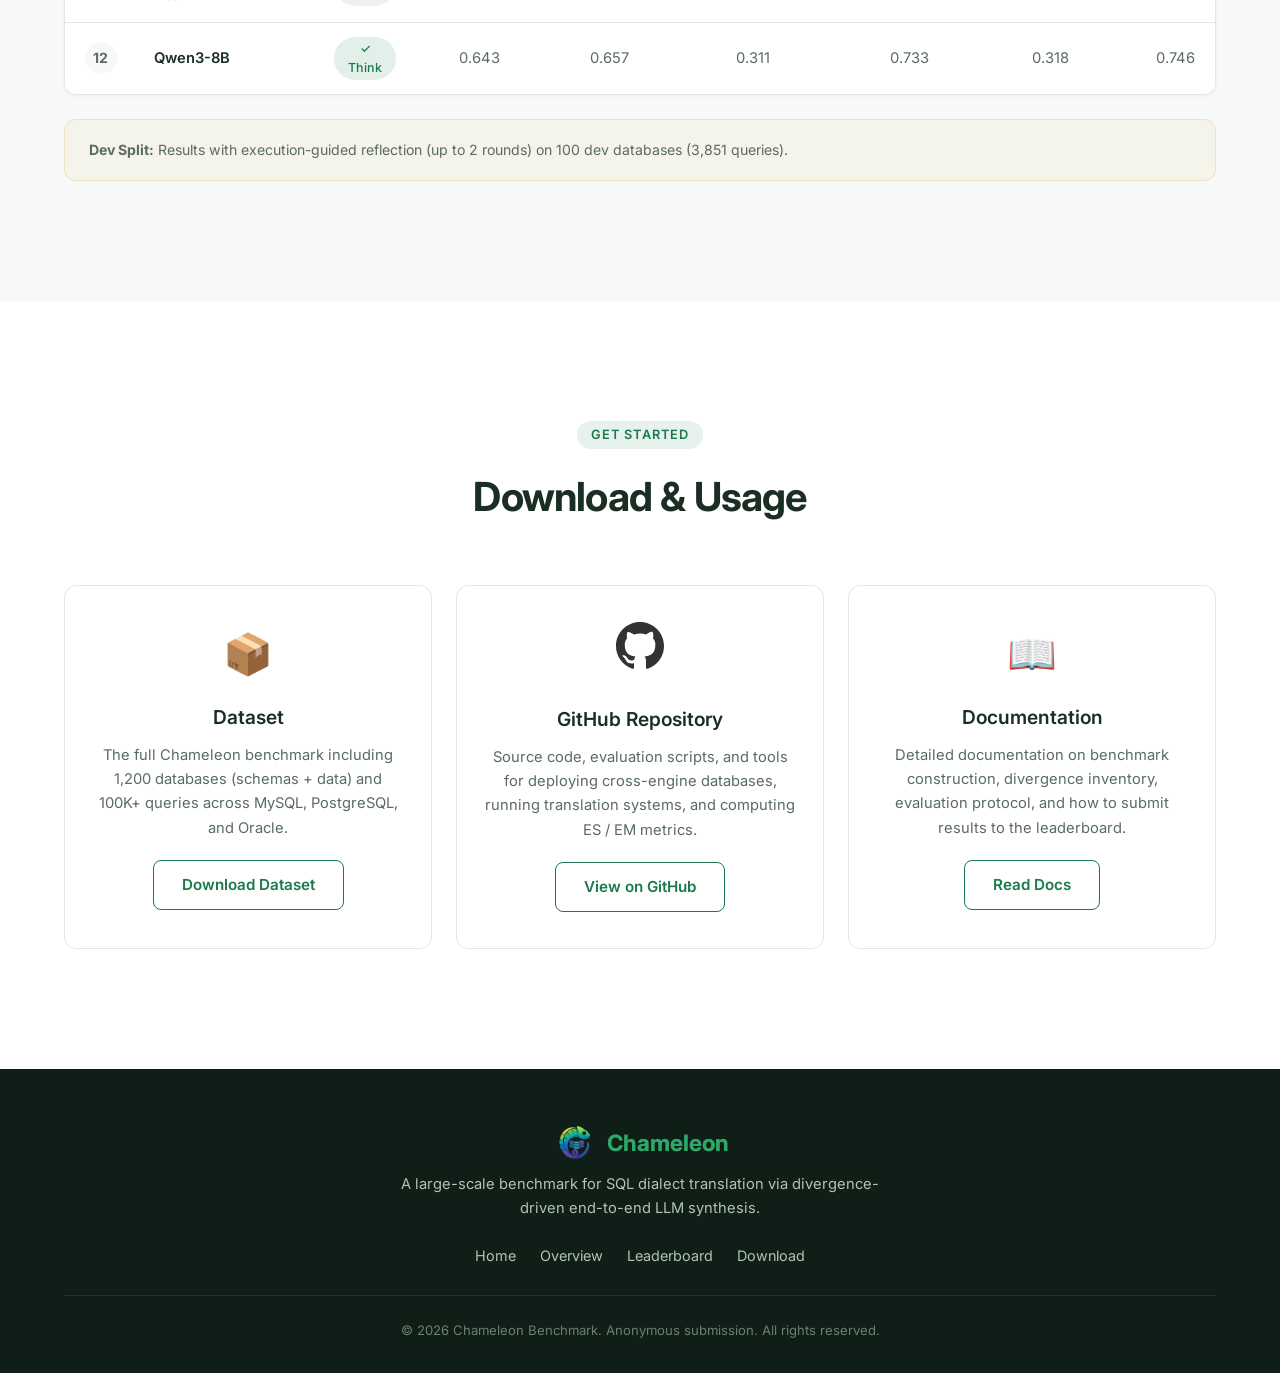
==== commit 3ebe8338: "Update divergence coverage stat to ~90%" ====
--- a/index.html
+++ b/index.html
@@ -131,7 +131,7 @@
                 <div class="feature-card" style="--card-accent: #d4a017;">
                     <div class="feature-accent-bar"></div>
                     <h3>Divergence-Driven Coverage</h3>
-                    <p>500+ structured dialect divergences. 96.0% of queries exercise at least one dialect-specific feature.</p>
+                    <p>500+ structured dialect divergences. Approximately 90% of mined divergences are exercised by the synthesized queries.</p>
                 </div>
                 <div class="feature-card" style="--card-accent: #2d7cb0;">
                     <div class="feature-accent-bar"></div>
@@ -181,9 +181,9 @@
                     <div class="stat-card-sub">Mined from transpilation engines</div>
                 </div>
                 <div class="stat-card">
-                    <div class="stat-card-number">96.0%</div>
-                    <div class="stat-card-label">Dialect Coverage</div>
-                    <div class="stat-card-sub">Queries exercising ≥1 divergence</div>
+                    <div class="stat-card-number">~90%</div>
+                    <div class="stat-card-label">Divergence Coverage</div>
+                    <div class="stat-card-sub">Mined divergences exercised</div>
                 </div>
                 <div class="stat-card">
                     <div class="stat-card-number">4</div>
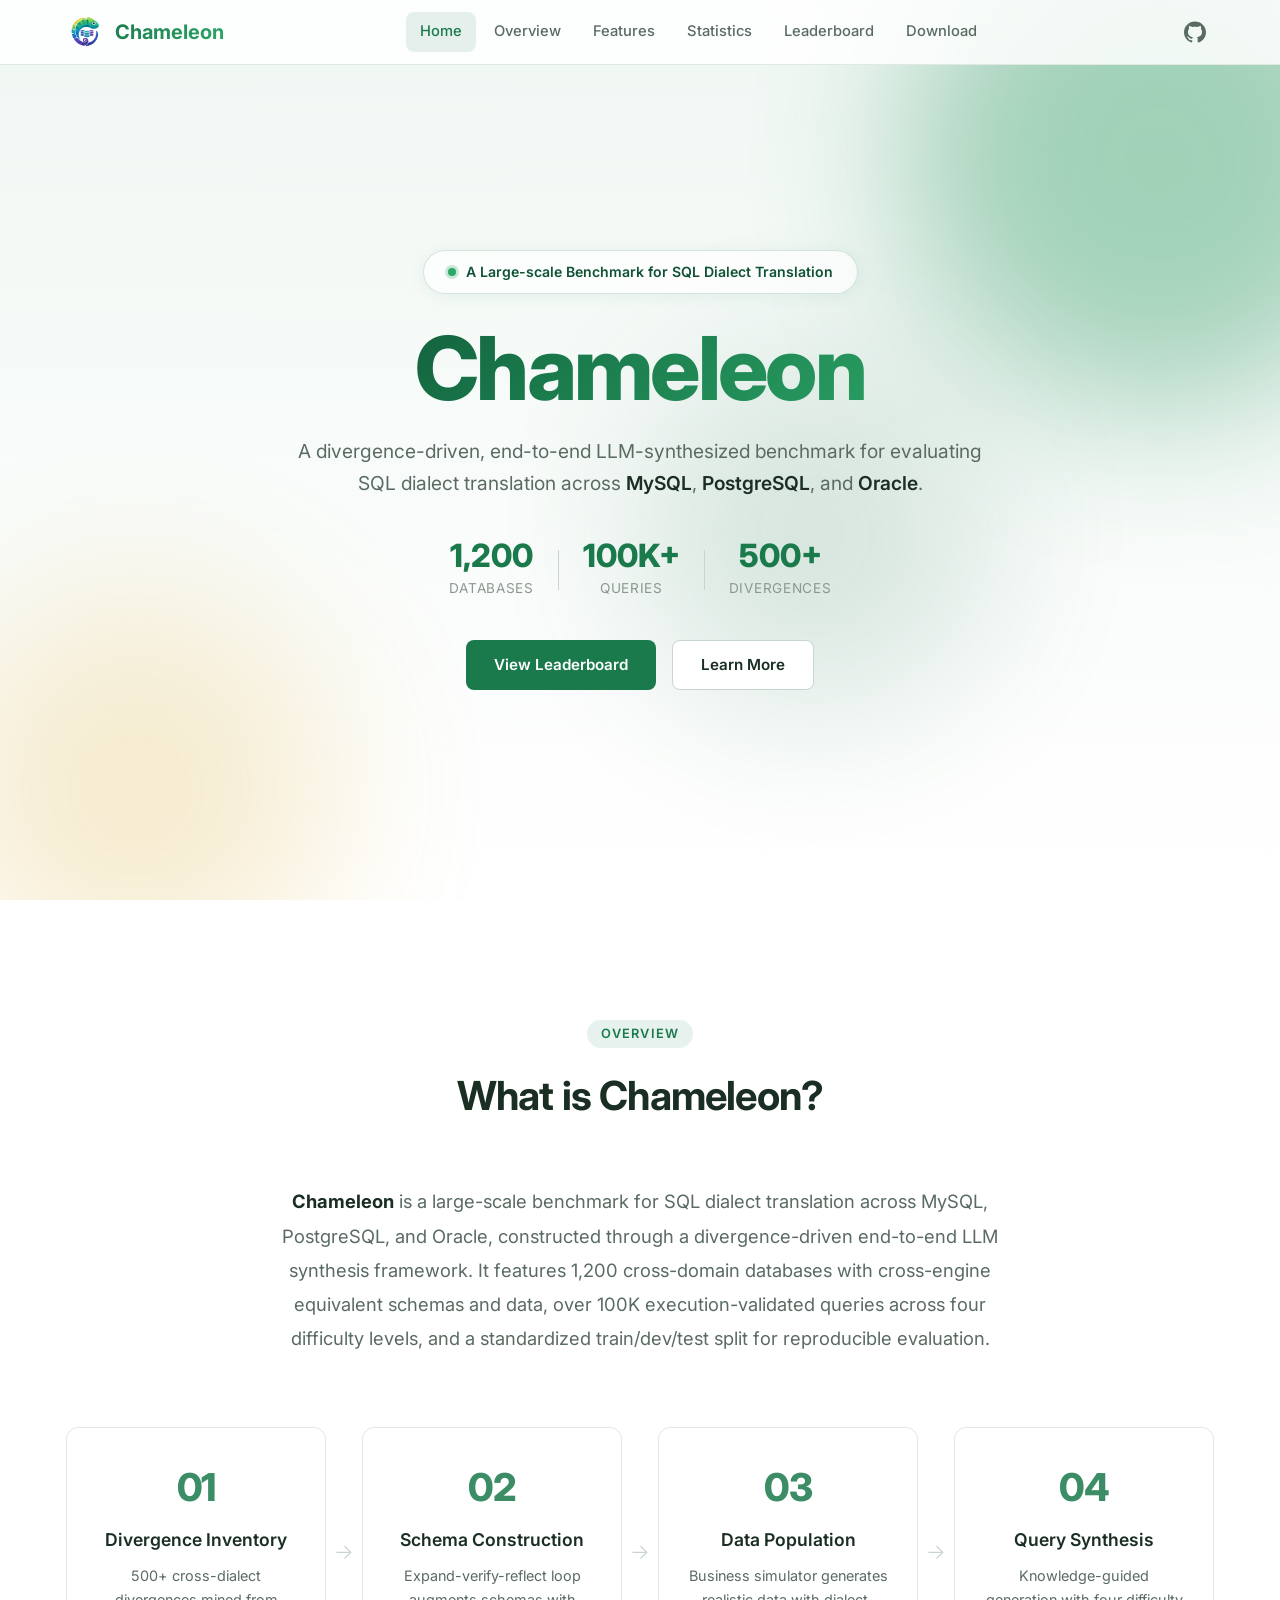
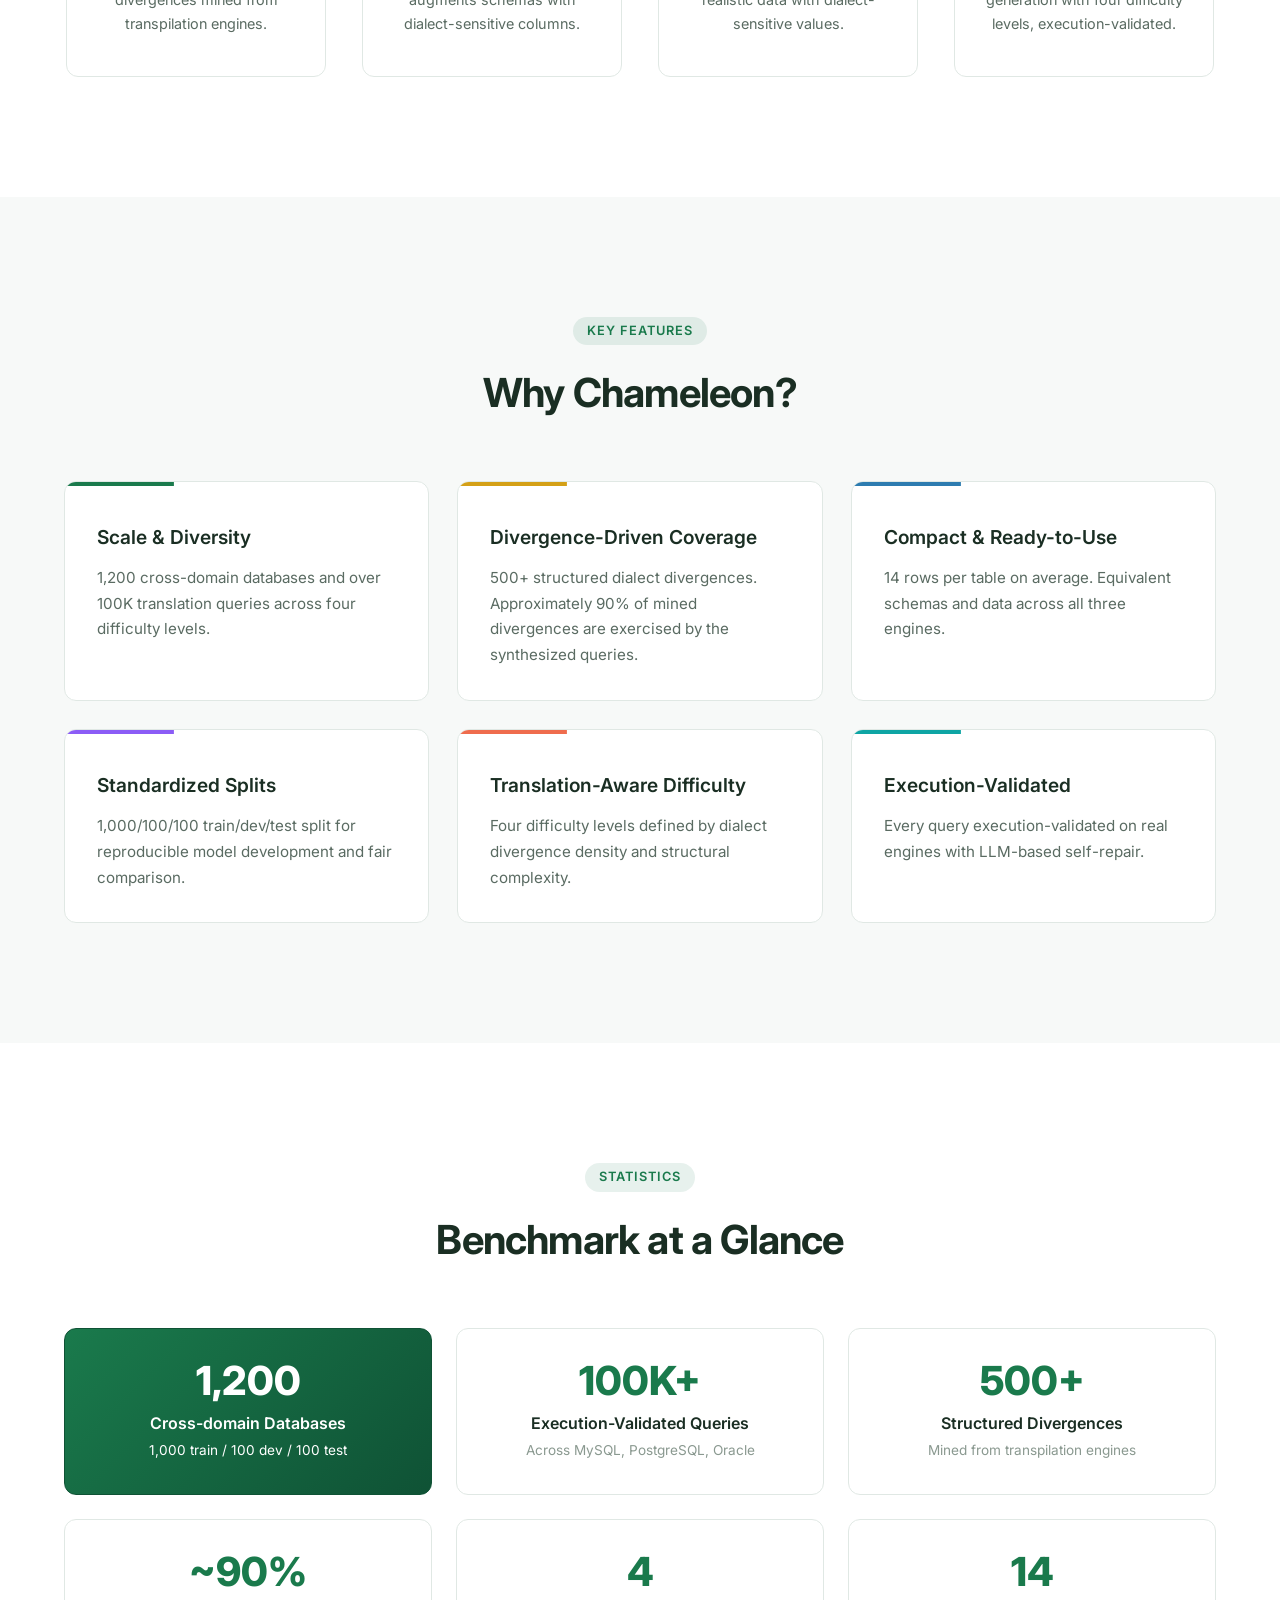
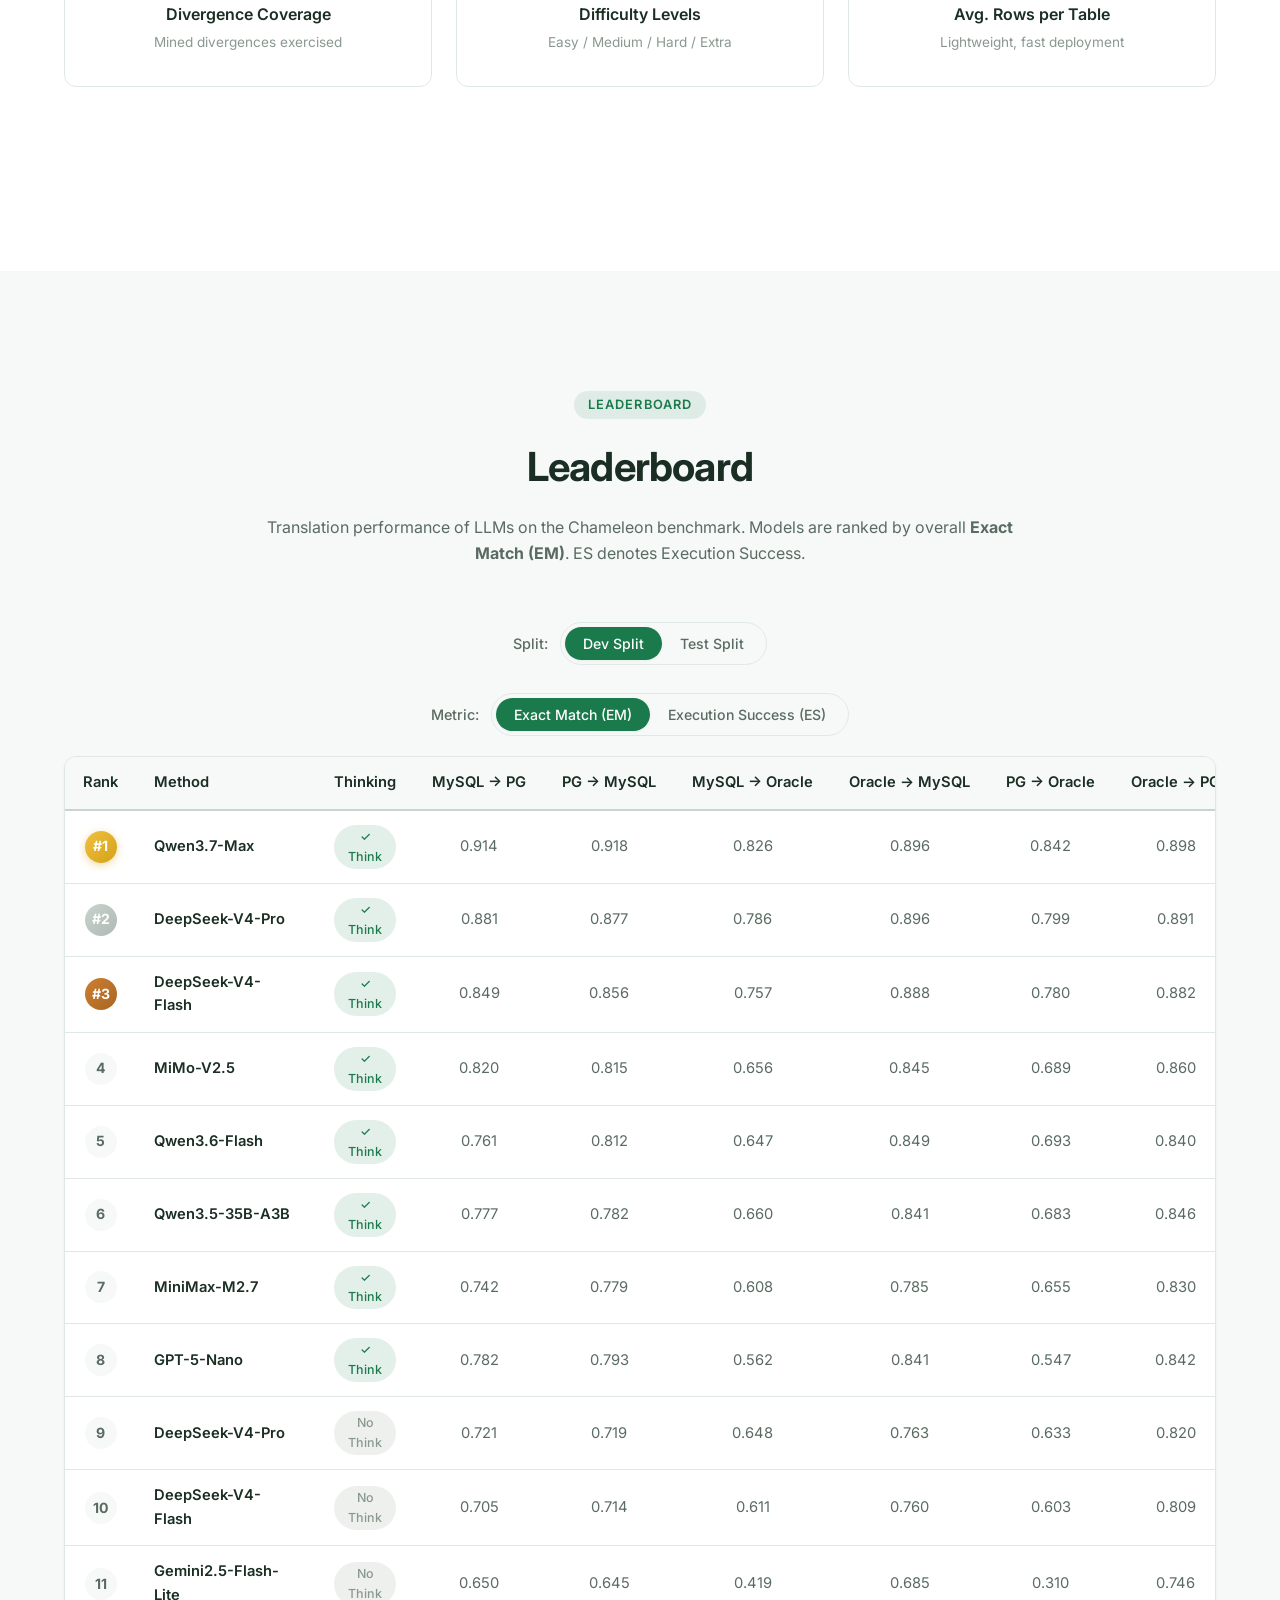
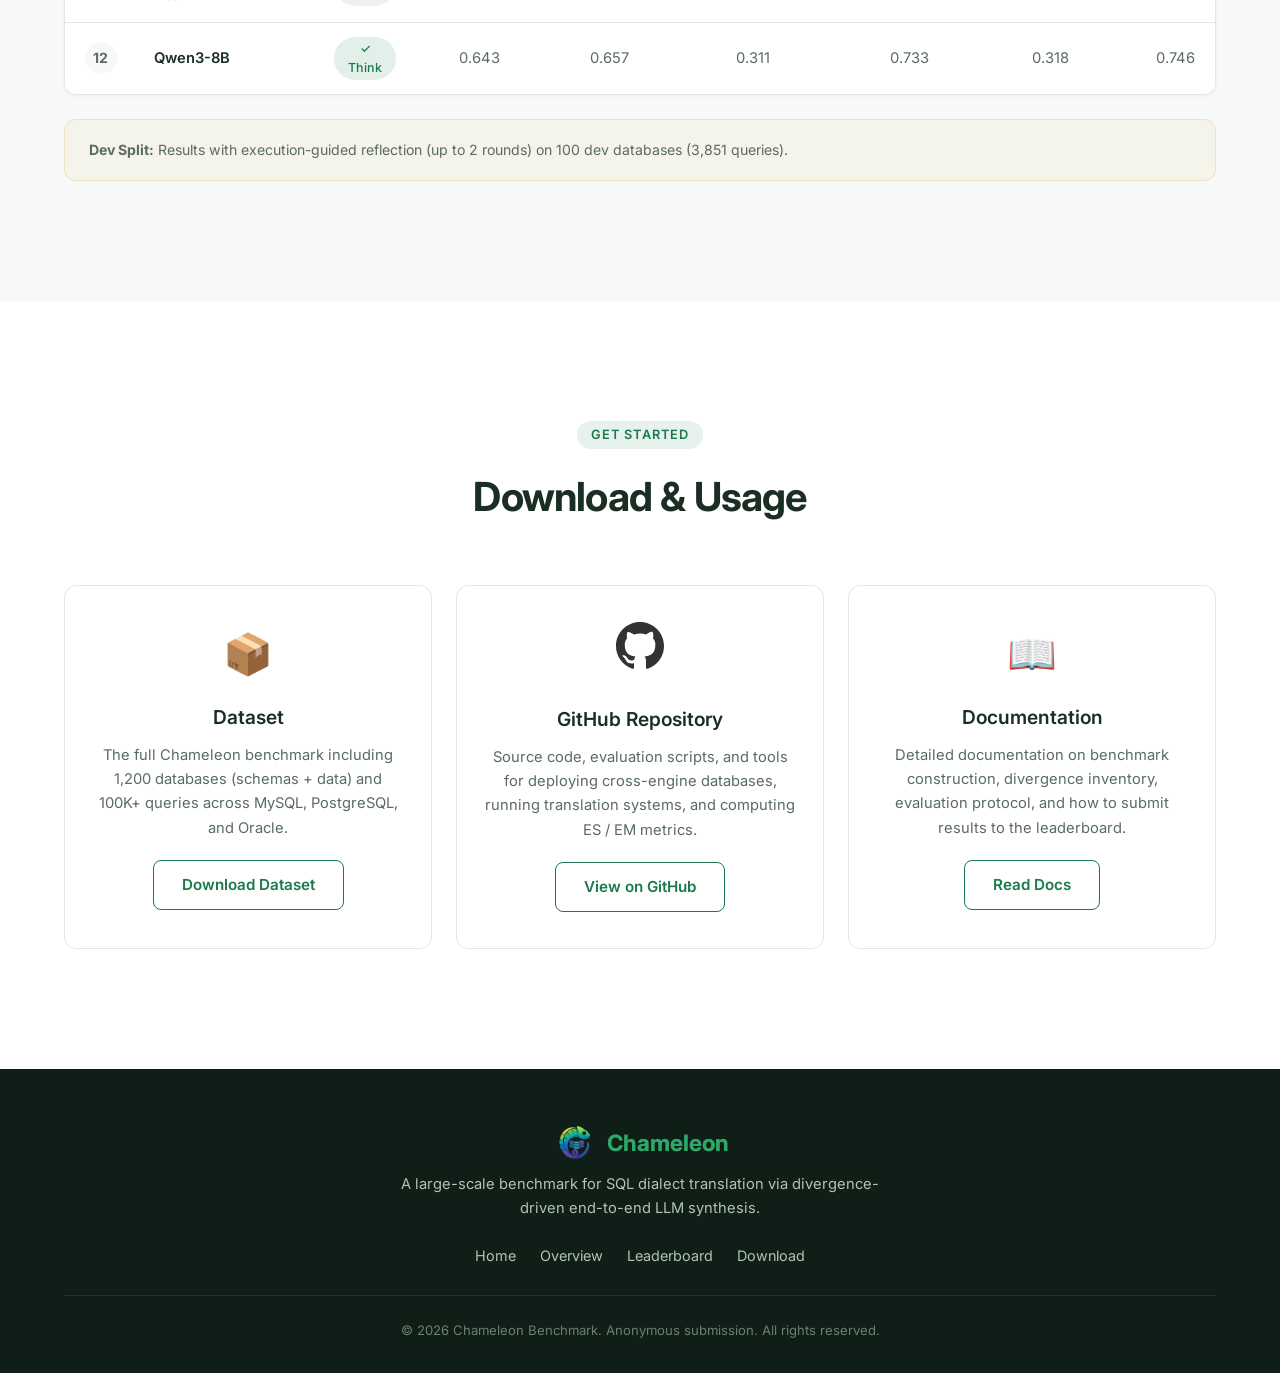
==== commit e779de7f: "Add GitHub icon to navbar" ====
--- a/index.html
+++ b/index.html
@@ -27,6 +27,9 @@
                 <li><a href="#leaderboard" class="nav-link">Leaderboard</a></li>
                 <li><a href="#download" class="nav-link">Download</a></li>
             </ul>
+            <a href="https://github.com/chameleon-bench/Chameleon-Source" target="_blank" rel="noopener" class="nav-github" aria-label="View on GitHub">
+                <svg width="22" height="22" viewBox="0 0 24 24" fill="currentColor"><path d="M12 .5C5.37.5 0 5.78 0 12.29c0 5.21 3.44 9.63 8.21 11.19.6.11.82-.25.82-.56 0-.28-.01-1.02-.02-2-3.34.71-4.04-1.58-4.04-1.58-.55-1.36-1.34-1.73-1.34-1.73-1.09-.73.08-.72.08-.72 1.2.08 1.84 1.21 1.84 1.21 1.07 1.79 2.81 1.27 3.5.97.11-.76.42-1.27.76-1.56-2.67-.3-5.47-1.31-5.47-5.81 0-1.28.47-2.33 1.23-3.15-.12-.3-.53-1.52.12-3.16 0 0 1-.32 3.3 1.2.96-.26 1.98-.39 3-.4 1.02.01 2.04.14 3 .4 2.28-1.52 3.29-1.2 3.29-1.2.65 1.64.24 2.86.12 3.16.77.82 1.23 1.87 1.23 3.15 0 4.51-2.81 5.5-5.49 5.79.43.36.81 1.09.81 2.22 0 1.6-.01 2.89-.01 3.28 0 .31.22.68.83.56C20.57 21.91 24 17.5 24 12.29 24 5.78 18.63.5 12 .5z"/></svg>
+            </a>
             <button class="nav-toggle" id="navToggle" aria-label="Toggle menu">
                 <span></span>
                 <span></span>
--- a/css/style.css
+++ b/css/style.css
@@ -154,6 +154,20 @@
 .nav-link.active {
     color: var(--color-primary);
     background: rgba(26, 122, 76, 0.1);
+}
+
+.nav-github {
+    display: flex;
+    align-items: center;
+    color: var(--color-text-light);
+    padding: 8px 10px;
+    border-radius: var(--radius-sm);
+    transition: all 0.2s ease;
+}
+
+.nav-github:hover {
+    color: var(--color-primary);
+    background: rgba(26, 122, 76, 0.06);
 }
 
 .nav-toggle {
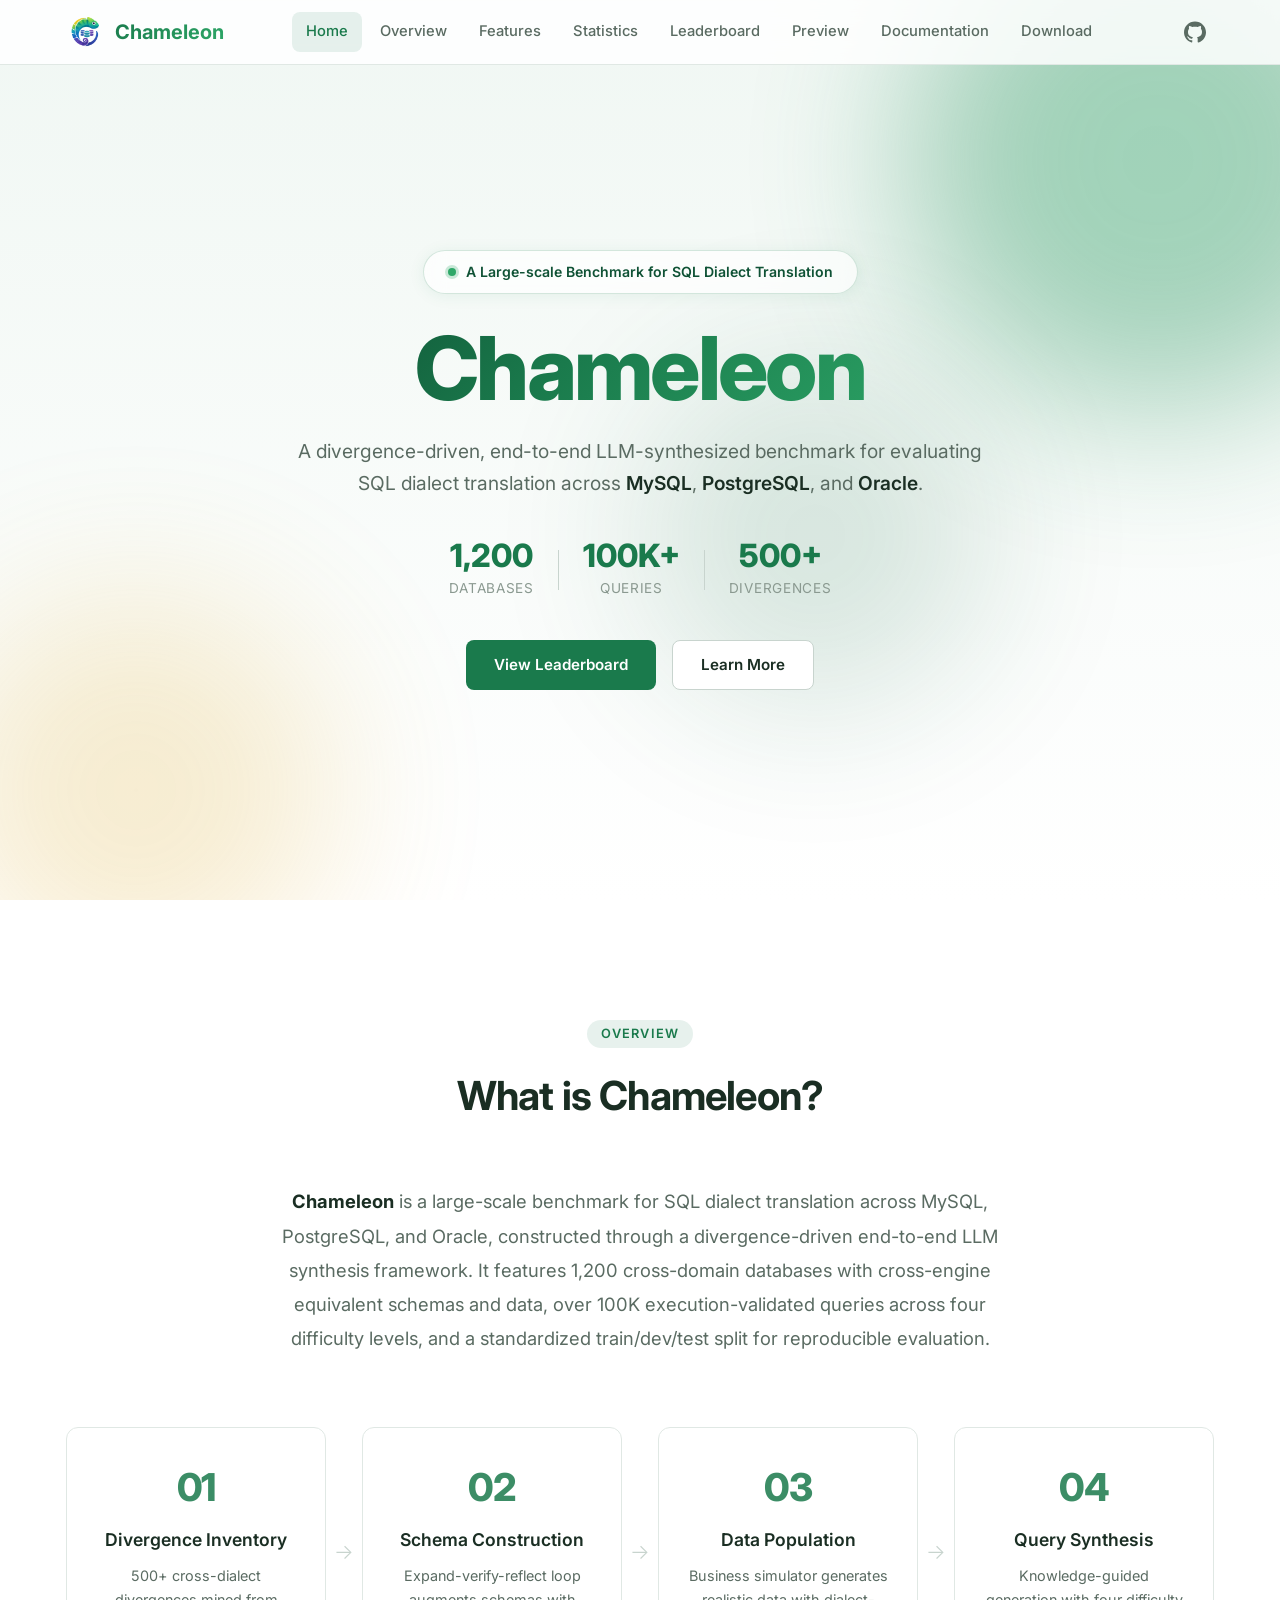
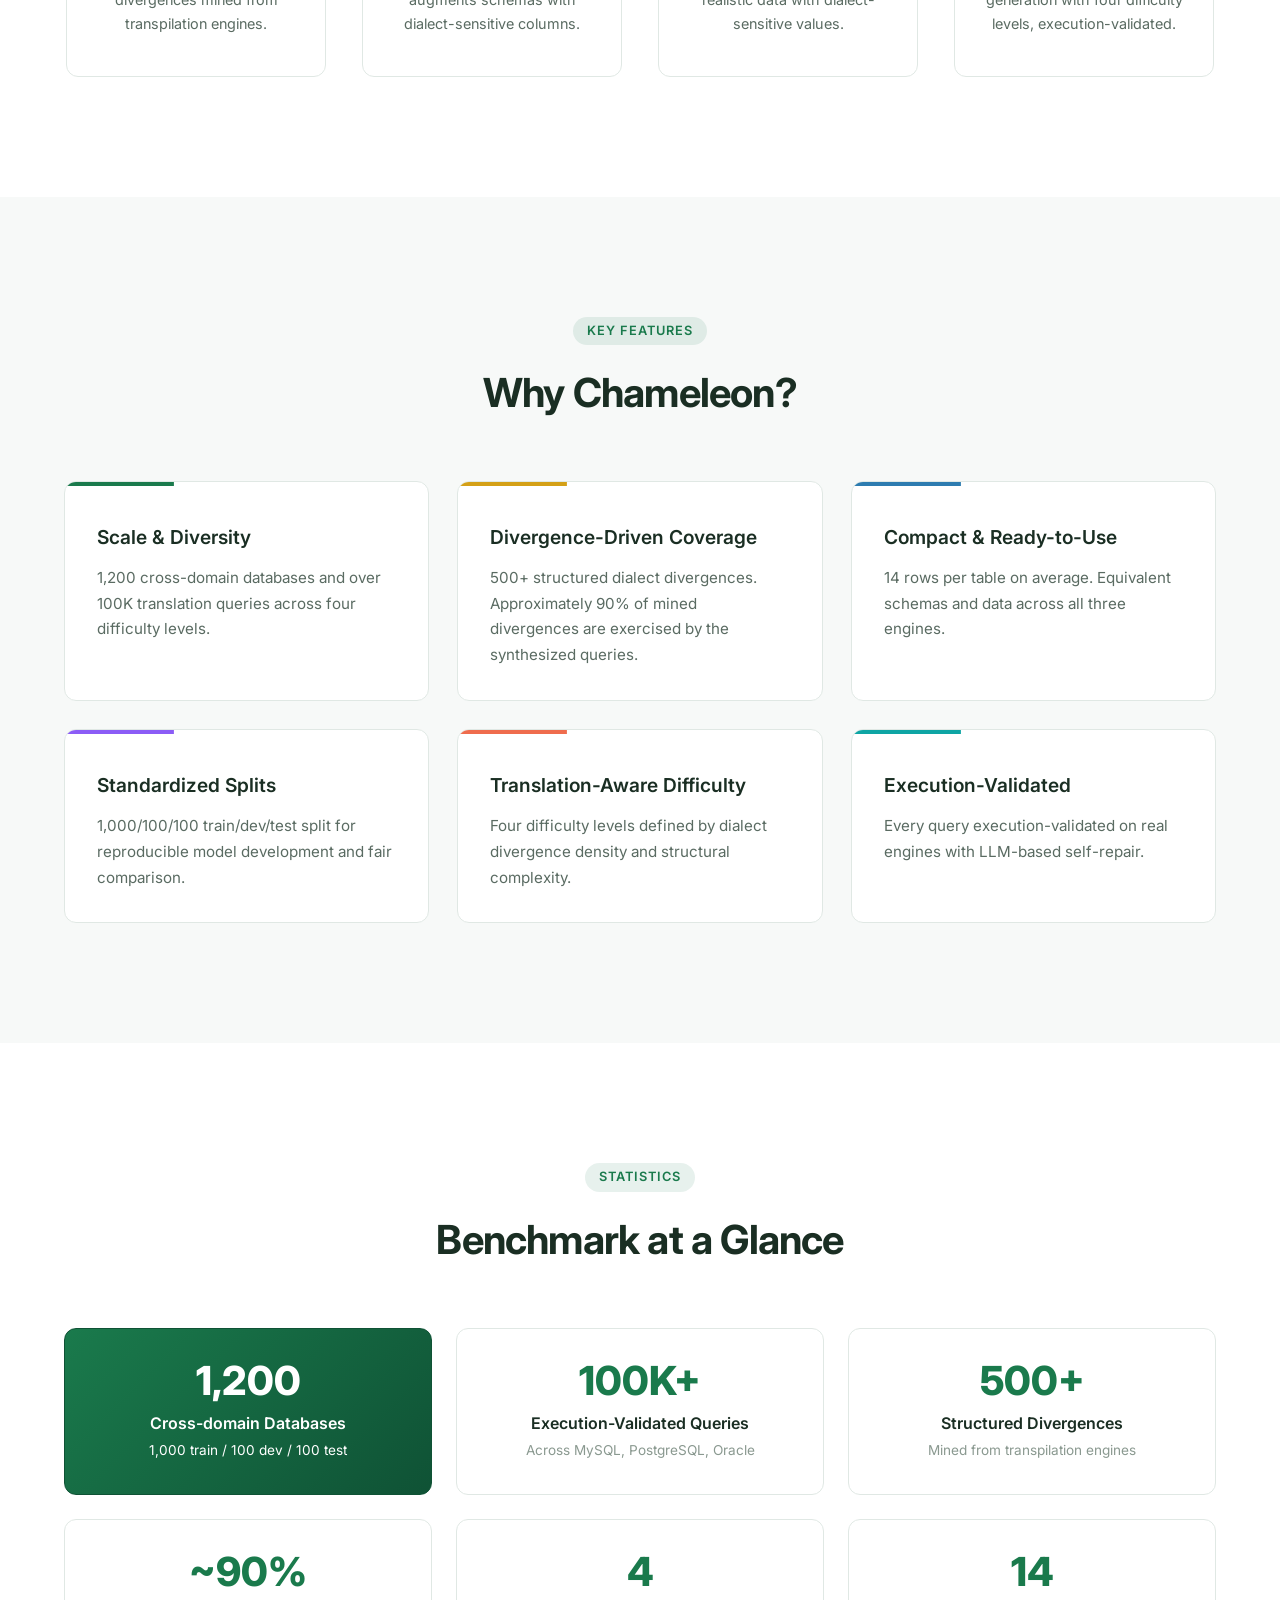
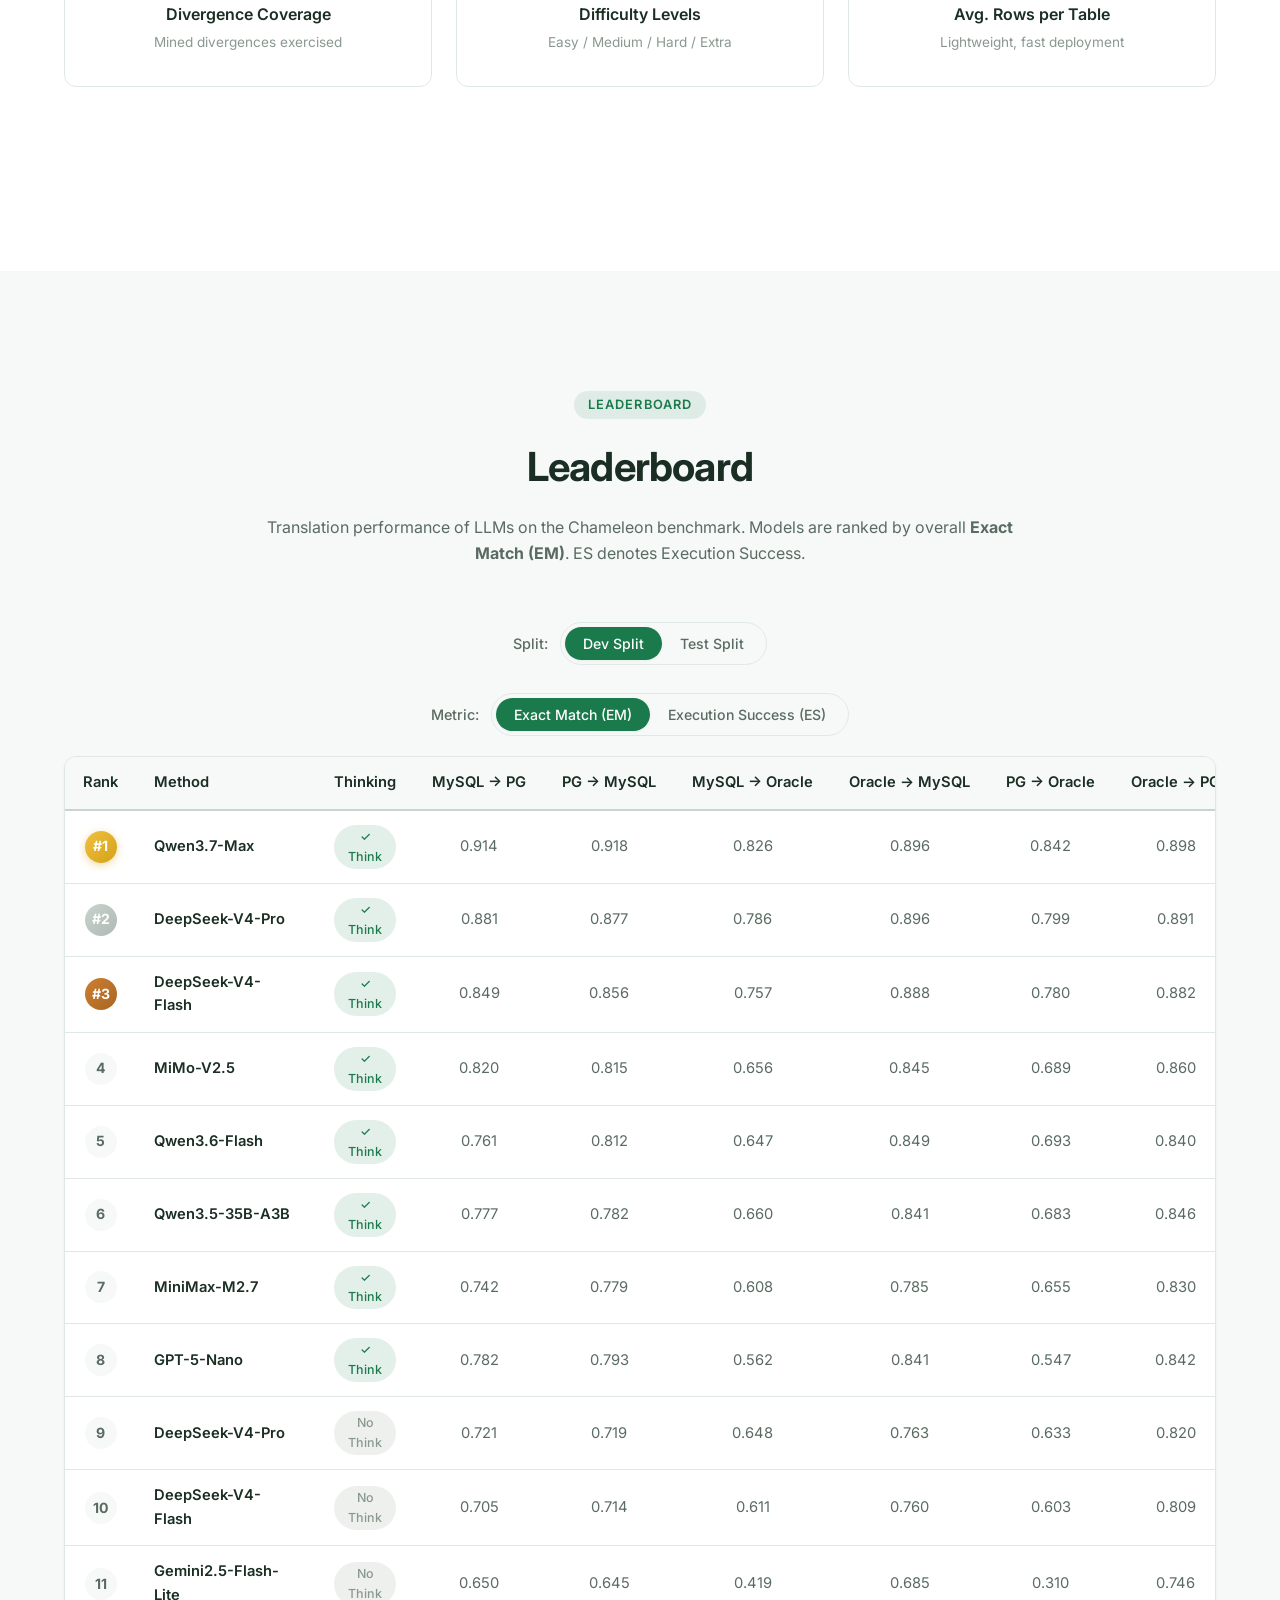
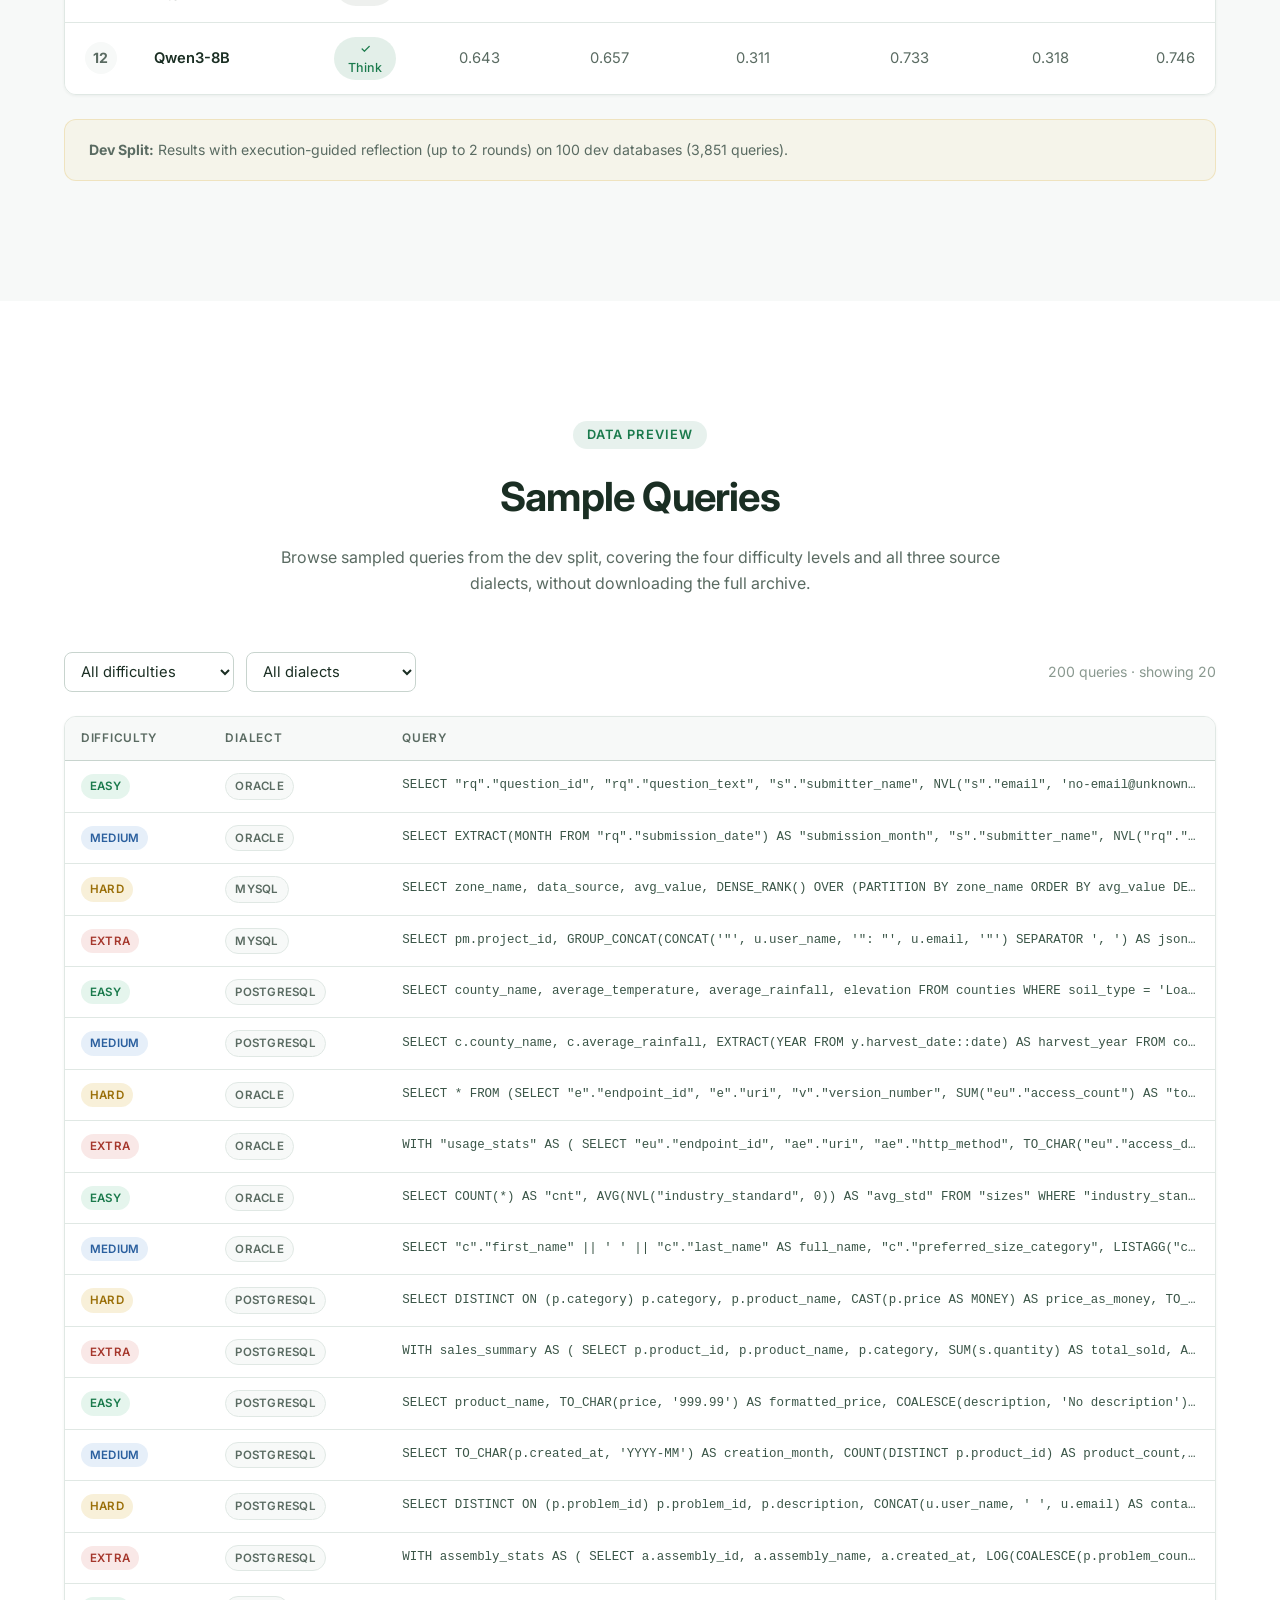
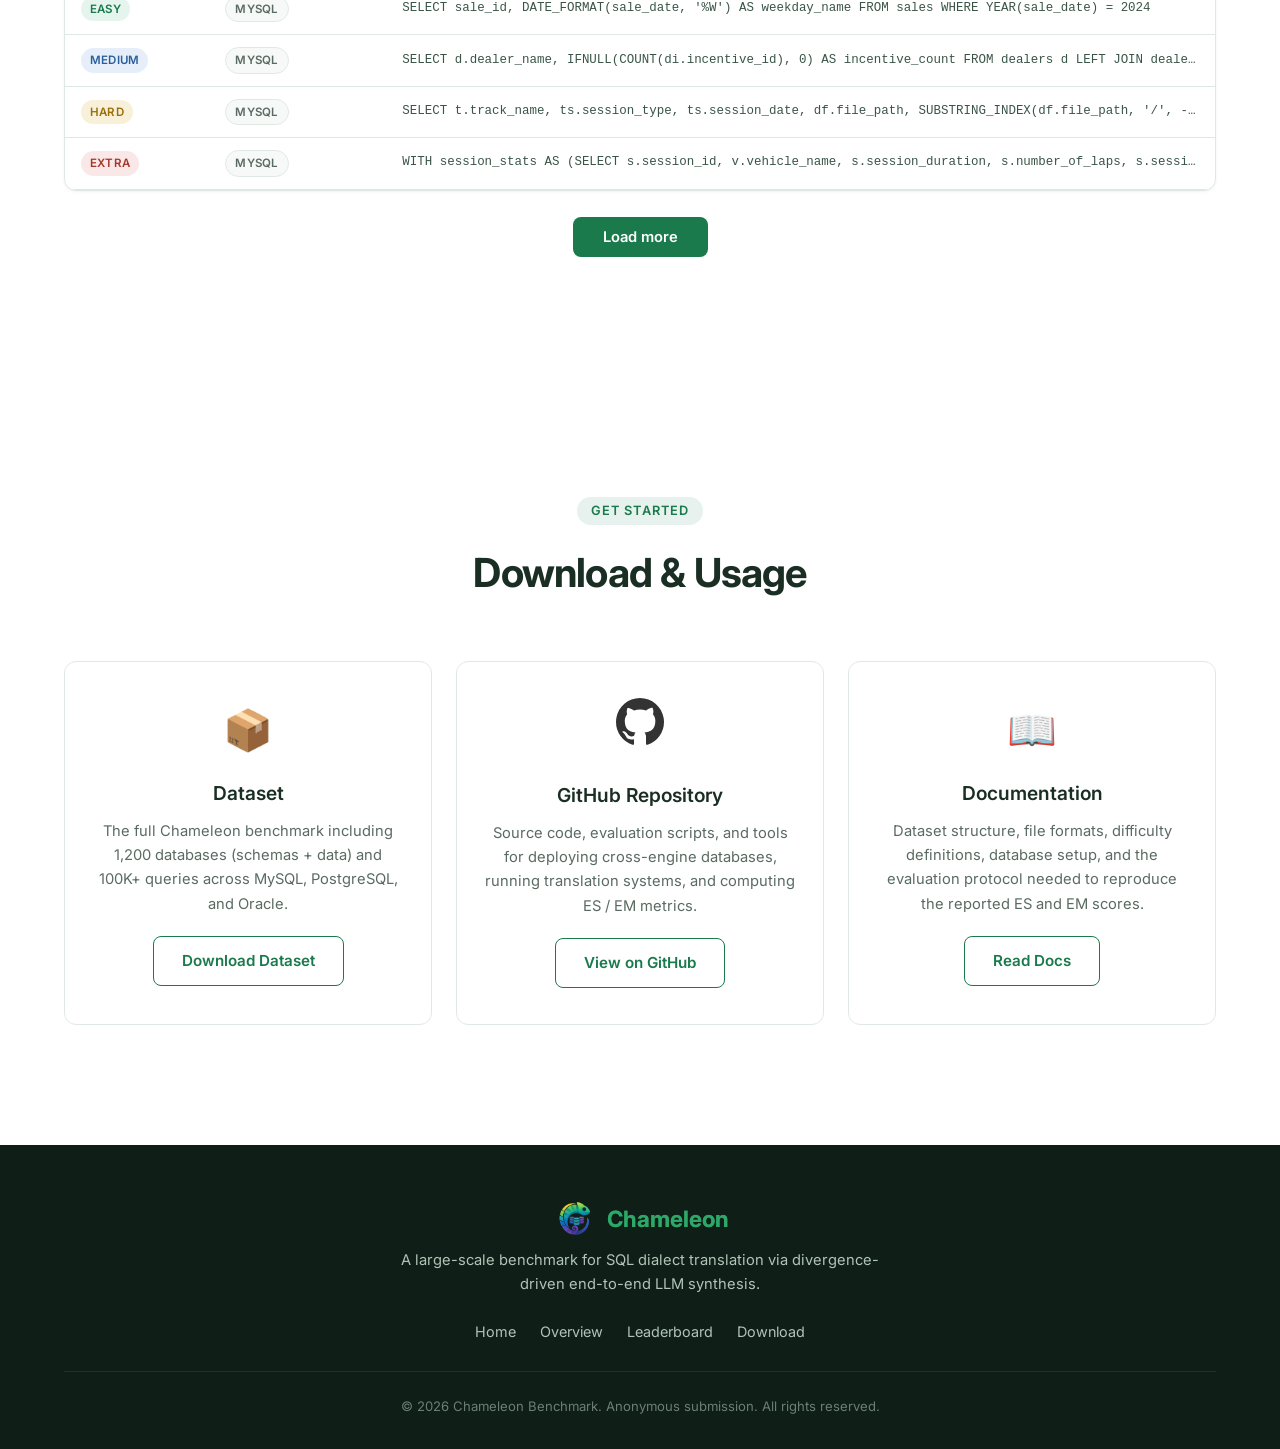
==== commit 0c99c4f8: "Add data preview and documentation pages" ====
--- a/index.html
+++ b/index.html
@@ -25,6 +25,8 @@
                 <li><a href="#features" class="nav-link">Features</a></li>
                 <li><a href="#statistics" class="nav-link">Statistics</a></li>
                 <li><a href="#leaderboard" class="nav-link">Leaderboard</a></li>
+                <li><a href="#preview" class="nav-link">Preview</a></li>
+                <li><a href="docs.html" class="nav-link">Documentation</a></li>
                 <li><a href="#download" class="nav-link">Download</a></li>
             </ul>
             <a href="https://github.com/chameleon-bench/Chameleon-Source" target="_blank" rel="noopener" class="nav-github" aria-label="View on GitHub">
@@ -294,6 +296,54 @@
         </div>
     </section>
 
+    <!-- Data Preview Section -->
+    <section class="section" id="preview">
+        <div class="container">
+            <div class="section-header">
+                <span class="section-tag">Data Preview</span>
+                <h2 class="section-title">Sample Queries</h2>
+                <p class="section-desc">
+                    Browse sampled queries from the dev split, covering the four difficulty levels
+                    and all three source dialects, without downloading the full archive.
+                </p>
+            </div>
+
+            <div class="preview-controls">
+                <select id="previewDifficulty" class="preview-select" aria-label="Filter by difficulty">
+                    <option value="">All difficulties</option>
+                    <option value="Easy">Easy</option>
+                    <option value="Medium">Medium</option>
+                    <option value="Hard">Hard</option>
+                    <option value="Extra">Extra</option>
+                </select>
+                <select id="previewDialect" class="preview-select" aria-label="Filter by dialect">
+                    <option value="">All dialects</option>
+                    <option value="MySQL">MySQL</option>
+                    <option value="PostgreSQL">PostgreSQL</option>
+                    <option value="Oracle">Oracle</option>
+                </select>
+                <span id="previewCount" class="preview-count"></span>
+            </div>
+
+            <div class="preview-table-wrap">
+                <table class="preview-table">
+                    <thead>
+                        <tr>
+                            <th>Difficulty</th>
+                            <th>Dialect</th>
+                            <th>Query</th>
+                        </tr>
+                    </thead>
+                    <tbody id="previewBody"></tbody>
+                </table>
+            </div>
+
+            <div class="preview-more-wrap">
+                <button id="previewMore" class="preview-more" type="button">Load more</button>
+            </div>
+        </div>
+    </section>
+
     <!-- Download Section -->
     <section class="section" id="download">
         <div class="container">
@@ -317,8 +367,8 @@
                 <div class="download-card">
                     <div class="download-icon">📖</div>
                     <h3>Documentation</h3>
-                    <p>Detailed documentation on benchmark construction, divergence inventory, evaluation protocol, and how to submit results to the leaderboard.</p>
-                    <a href="#" class="btn btn-outline" onclick="alert('Documentation will be available upon paper acceptance.'); return false;">Read Docs</a>
+                    <p>Dataset structure, file formats, difficulty definitions, database setup, and the evaluation protocol needed to reproduce the reported ES and EM scores.</p>
+                    <a href="docs.html" class="btn btn-outline">Read Docs</a>
                 </div>
             </div>
         </div>
@@ -349,5 +399,6 @@
     </footer>
 
     <script src="js/main.js"></script>
+    <script src="js/preview.js"></script>
 </body>
 </html>
--- a/css/style.css
+++ b/css/style.css
@@ -1062,3 +1062,434 @@
         width: 100%;
     }
 }
+
+/* ---------- Sample Query Preview ---------- */
+.preview-controls {
+    display: flex;
+    flex-wrap: wrap;
+    align-items: center;
+    gap: 12px;
+    margin-bottom: 24px;
+}
+
+.preview-select {
+    font-family: var(--font-sans);
+    font-size: 0.92rem;
+    color: var(--color-text);
+    background: var(--color-bg);
+    border: 1px solid var(--color-border-dark);
+    border-radius: var(--radius-sm);
+    padding: 9px 12px;
+    min-width: 170px;
+    transition: border-color 0.2s ease, box-shadow 0.2s ease;
+}
+
+.preview-select:focus {
+    outline: none;
+    border-color: var(--color-primary-light);
+    box-shadow: 0 0 0 3px rgba(46, 168, 104, 0.12);
+}
+
+.preview-count {
+    margin-left: auto;
+    font-size: 0.88rem;
+    color: var(--color-text-muted);
+    white-space: nowrap;
+}
+
+.preview-table-wrap {
+    background: var(--color-bg);
+    border: 1px solid var(--color-border);
+    border-radius: var(--radius-md);
+    box-shadow: var(--shadow-sm);
+    overflow-x: auto;
+}
+
+.preview-table {
+    width: 100%;
+    border-collapse: collapse;
+    font-size: 0.88rem;
+}
+
+.preview-table thead th {
+    background: var(--color-bg-alt);
+    color: var(--color-text-light);
+    font-size: 0.74rem;
+    font-weight: 600;
+    letter-spacing: 0.06em;
+    text-transform: uppercase;
+    text-align: left;
+    padding: 12px 16px;
+    border-bottom: 1px solid var(--color-border-dark);
+    white-space: nowrap;
+}
+
+.preview-table tbody td {
+    padding: 12px 16px;
+    border-bottom: 1px solid var(--color-border);
+    vertical-align: middle;
+}
+
+.preview-table tbody tr:last-child td {
+    border-bottom: none;
+}
+
+.preview-row {
+    cursor: pointer;
+    transition: background 0.15s ease;
+}
+
+.preview-row:hover,
+.preview-row.is-open {
+    background: #f2f7f4;
+}
+
+.preview-cell-db {
+    font-family: var(--font-mono);
+    font-size: 0.82rem;
+    font-weight: 600;
+    color: var(--color-primary-dark);
+    max-width: 250px;
+    word-break: break-all;
+}
+
+.preview-cell-sql {
+    font-family: var(--font-mono);
+    font-size: 0.78rem;
+    color: #3a5547;
+    max-width: 620px;
+    overflow: hidden;
+    text-overflow: ellipsis;
+    white-space: nowrap;
+}
+
+.preview-badge {
+    display: inline-block;
+    font-size: 0.72rem;
+    font-weight: 600;
+    letter-spacing: 0.02em;
+    padding: 3px 9px;
+    border-radius: 999px;
+    text-transform: uppercase;
+    white-space: nowrap;
+}
+
+.preview-badge-easy {
+    background: rgba(46, 168, 104, 0.12);
+    color: #1a7a4c;
+}
+
+.preview-badge-medium {
+    background: rgba(52, 120, 200, 0.12);
+    color: #2a5f9e;
+}
+
+.preview-badge-hard {
+    background: rgba(212, 160, 23, 0.16);
+    color: #9a6f08;
+}
+
+.preview-badge-extra {
+    background: rgba(200, 70, 60, 0.12);
+    color: #a5372c;
+}
+
+.preview-badge-dialect {
+    background: var(--color-bg-alt);
+    color: var(--color-text-light);
+    border: 1px solid var(--color-border);
+}
+
+.preview-detail td {
+    padding: 0 16px 16px;
+    background: #f8faf9;
+    border-bottom: 1px solid var(--color-border);
+}
+
+.preview-sql-full {
+    margin: 0;
+    padding: 14px 16px;
+    background: #f1f6f3;
+    border: 1px solid var(--color-border);
+    border-radius: var(--radius-sm);
+    font-family: var(--font-mono);
+    font-size: 0.8rem;
+    line-height: 1.7;
+    color: #24402f;
+    white-space: pre-wrap;
+    word-break: break-word;
+}
+
+.preview-more-wrap {
+    margin-top: 26px;
+    text-align: center;
+}
+
+.preview-more {
+    display: none;
+    align-items: center;
+    justify-content: center;
+    padding: 11px 30px;
+    font-family: var(--font-sans);
+    font-size: 0.92rem;
+    font-weight: 600;
+    color: #ffffff;
+    background: var(--color-primary);
+    border: none;
+    border-radius: var(--radius-sm);
+    cursor: pointer;
+    transition: background 0.2s ease;
+}
+
+.preview-more:hover {
+    background: var(--color-primary-dark);
+}
+
+@media (max-width: 768px) {
+    .preview-select {
+        width: 100%;
+        min-width: 0;
+    }
+
+    .preview-count {
+        margin-left: 0;
+    }
+
+    .preview-cell-sql {
+        max-width: 260px;
+    }
+}
+
+/* ---------- Documentation Page ---------- */
+.docs-hero {
+    padding: 130px 0 46px;
+    background: var(--color-bg-alt);
+    border-bottom: 1px solid var(--color-border);
+}
+
+.docs-title {
+    font-size: 2.5rem;
+    font-weight: 800;
+    color: var(--color-text);
+    margin: 14px 0 14px;
+    letter-spacing: -0.02em;
+}
+
+.docs-lead {
+    max-width: 780px;
+    font-size: 1.02rem;
+    line-height: 1.7;
+    color: var(--color-text-light);
+}
+
+.docs-layout {
+    display: grid;
+    grid-template-columns: 210px minmax(0, 1fr);
+    gap: 56px;
+    padding-top: 56px;
+    padding-bottom: 90px;
+}
+
+.docs-nav {
+    position: sticky;
+    top: 92px;
+    align-self: start;
+    font-size: 0.9rem;
+}
+
+.docs-nav-title {
+    font-size: 0.74rem;
+    font-weight: 700;
+    letter-spacing: 0.08em;
+    text-transform: uppercase;
+    color: var(--color-text-muted);
+    margin-bottom: 12px;
+}
+
+.docs-nav ul {
+    list-style: none;
+    padding: 0;
+    margin: 0;
+    border-left: 2px solid var(--color-border);
+}
+
+.docs-nav li {
+    margin: 0;
+}
+
+.docs-nav a {
+    display: block;
+    padding: 7px 0 7px 14px;
+    color: var(--color-text-light);
+    text-decoration: none;
+    border-left: 2px solid transparent;
+    margin-left: -2px;
+    transition: color 0.2s ease, border-color 0.2s ease;
+}
+
+.docs-nav a:hover {
+    color: var(--color-primary);
+    border-left-color: var(--color-primary);
+}
+
+.docs-body {
+    min-width: 0;
+    color: var(--color-text);
+    font-size: 0.98rem;
+    line-height: 1.78;
+}
+
+.docs-body section {
+    margin-bottom: 52px;
+    scroll-margin-top: 90px;
+}
+
+.docs-body h2 {
+    font-size: 1.5rem;
+    font-weight: 700;
+    color: var(--color-text);
+    margin-bottom: 16px;
+    padding-bottom: 10px;
+    border-bottom: 1px solid var(--color-border);
+}
+
+.docs-body h3 {
+    font-size: 1.08rem;
+    font-weight: 700;
+    color: var(--color-primary-dark);
+    margin: 26px 0 10px;
+}
+
+.docs-body p {
+    margin-bottom: 14px;
+    color: var(--color-text-light);
+}
+
+.docs-body a {
+    color: var(--color-primary);
+    text-decoration: underline;
+    text-underline-offset: 2px;
+}
+
+.docs-body strong {
+    color: var(--color-text);
+}
+
+.docs-body code {
+    font-family: var(--font-mono);
+    font-size: 0.86em;
+    background: #f1f5f3;
+    padding: 1px 5px;
+    border-radius: 4px;
+    color: #1f4a34;
+}
+
+.docs-body pre {
+    background: #f6f8f7;
+    border: 1px solid var(--color-border);
+    border-radius: var(--radius-sm);
+    padding: 16px 18px;
+    overflow-x: auto;
+    margin: 14px 0 18px;
+}
+
+.docs-body pre code {
+    background: none;
+    padding: 0;
+    font-size: 0.82rem;
+    line-height: 1.7;
+    color: #24402f;
+}
+
+.doc-table {
+    width: 100%;
+    border-collapse: collapse;
+    margin: 16px 0 20px;
+    font-size: 0.88rem;
+}
+
+.doc-table th {
+    background: var(--color-bg-alt);
+    color: var(--color-text-light);
+    font-size: 0.76rem;
+    font-weight: 600;
+    letter-spacing: 0.05em;
+    text-transform: uppercase;
+    text-align: left;
+    padding: 10px 14px;
+    border-bottom: 1px solid var(--color-border-dark);
+}
+
+.doc-table td {
+    padding: 10px 14px;
+    border-bottom: 1px solid var(--color-border);
+    color: var(--color-text-light);
+    vertical-align: top;
+}
+
+.doc-table td:first-child {
+    color: var(--color-text);
+    font-weight: 600;
+    white-space: nowrap;
+}
+
+.doc-list {
+    margin: 12px 0 18px 20px;
+    color: var(--color-text-light);
+}
+
+.doc-list li {
+    margin-bottom: 8px;
+}
+
+.doc-figure {
+    margin: 24px 0 28px;
+    padding: 18px 16px 12px;
+    background: var(--color-bg);
+    border: 1px solid var(--color-border);
+    border-radius: var(--radius-md);
+}
+
+.doc-figure svg {
+    display: block;
+    width: 100%;
+    height: auto;
+}
+
+.doc-figure figcaption {
+    margin-top: 12px;
+    font-size: 0.82rem;
+    line-height: 1.6;
+    color: var(--color-text-muted);
+    text-align: center;
+}
+
+@media (max-width: 900px) {
+    .docs-layout {
+        grid-template-columns: 1fr;
+        gap: 28px;
+        padding-top: 36px;
+    }
+
+    .docs-nav {
+        position: static;
+        padding-bottom: 20px;
+        border-bottom: 1px solid var(--color-border);
+    }
+
+    .docs-nav ul {
+        display: flex;
+        flex-wrap: wrap;
+        gap: 4px 18px;
+        border-left: none;
+    }
+
+    .docs-nav a {
+        padding: 4px 0;
+        border-left: none;
+    }
+
+    .docs-title {
+        font-size: 2rem;
+    }
+}
